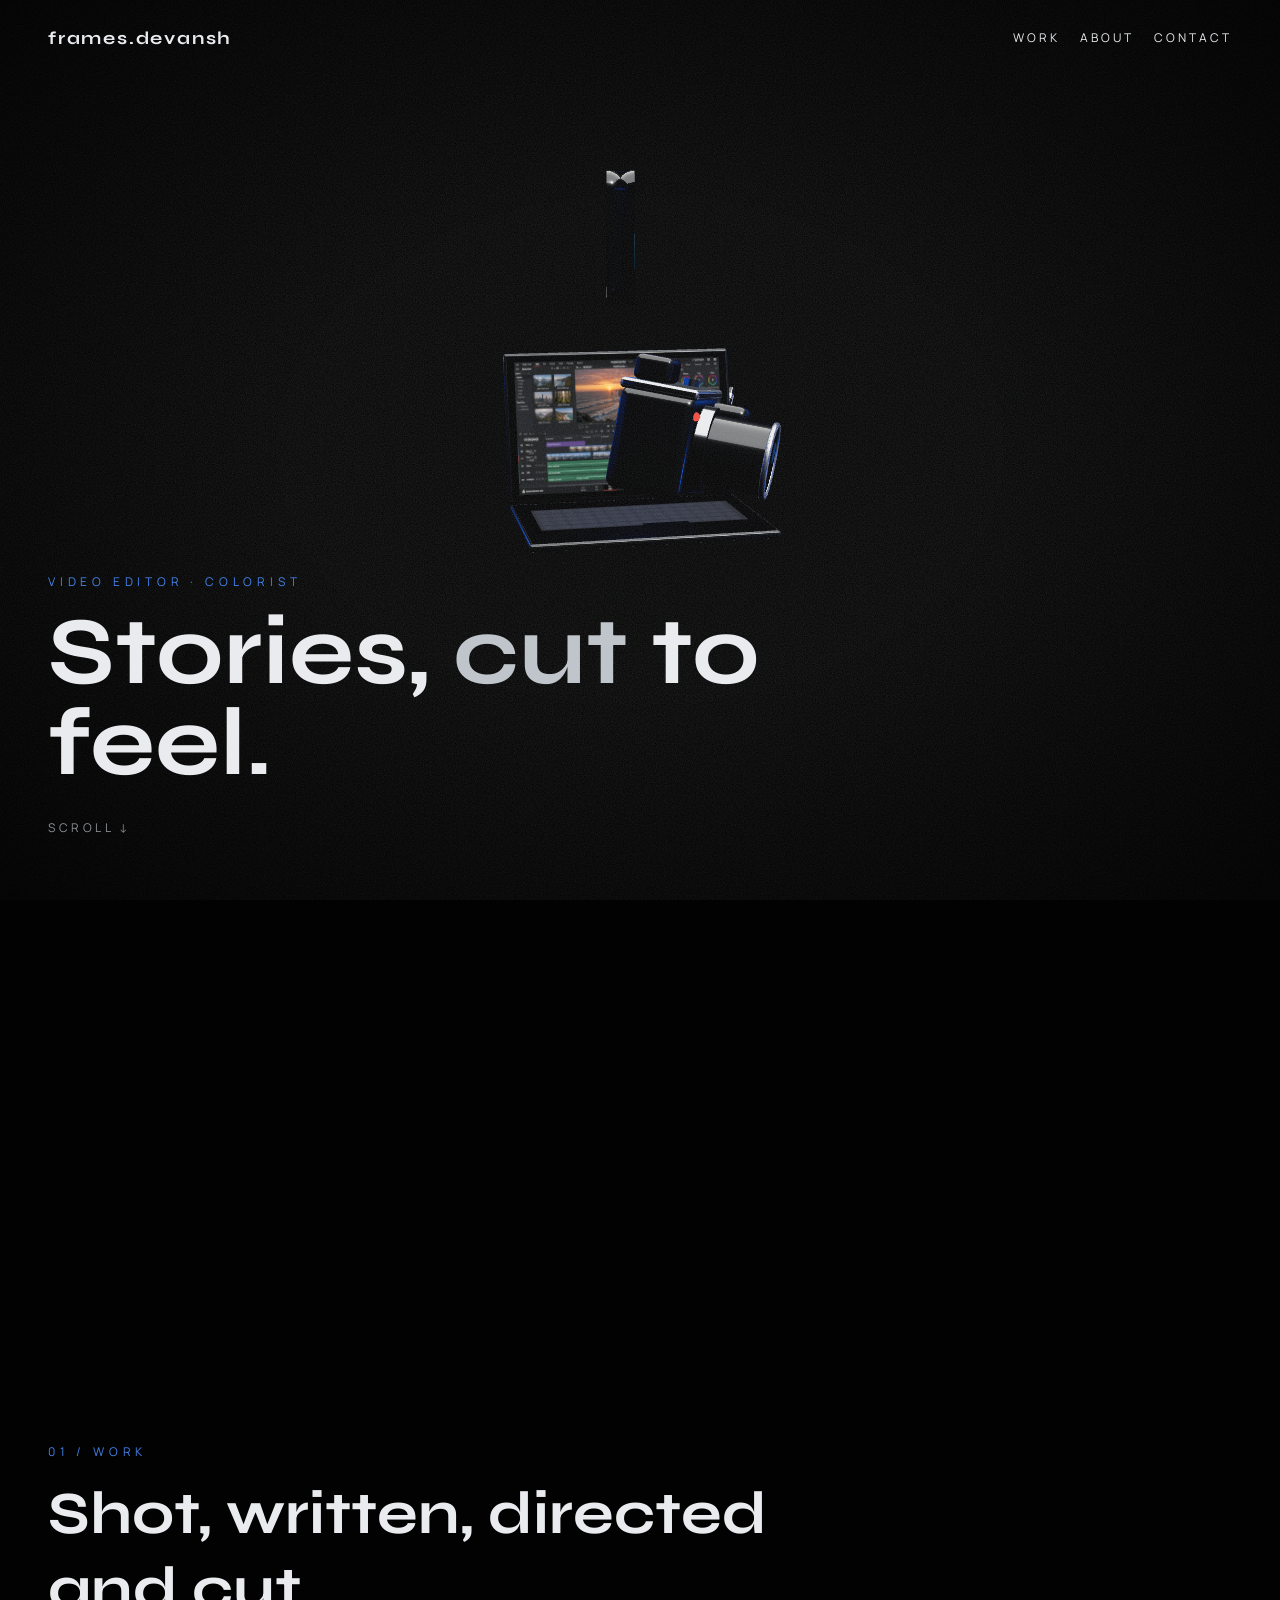
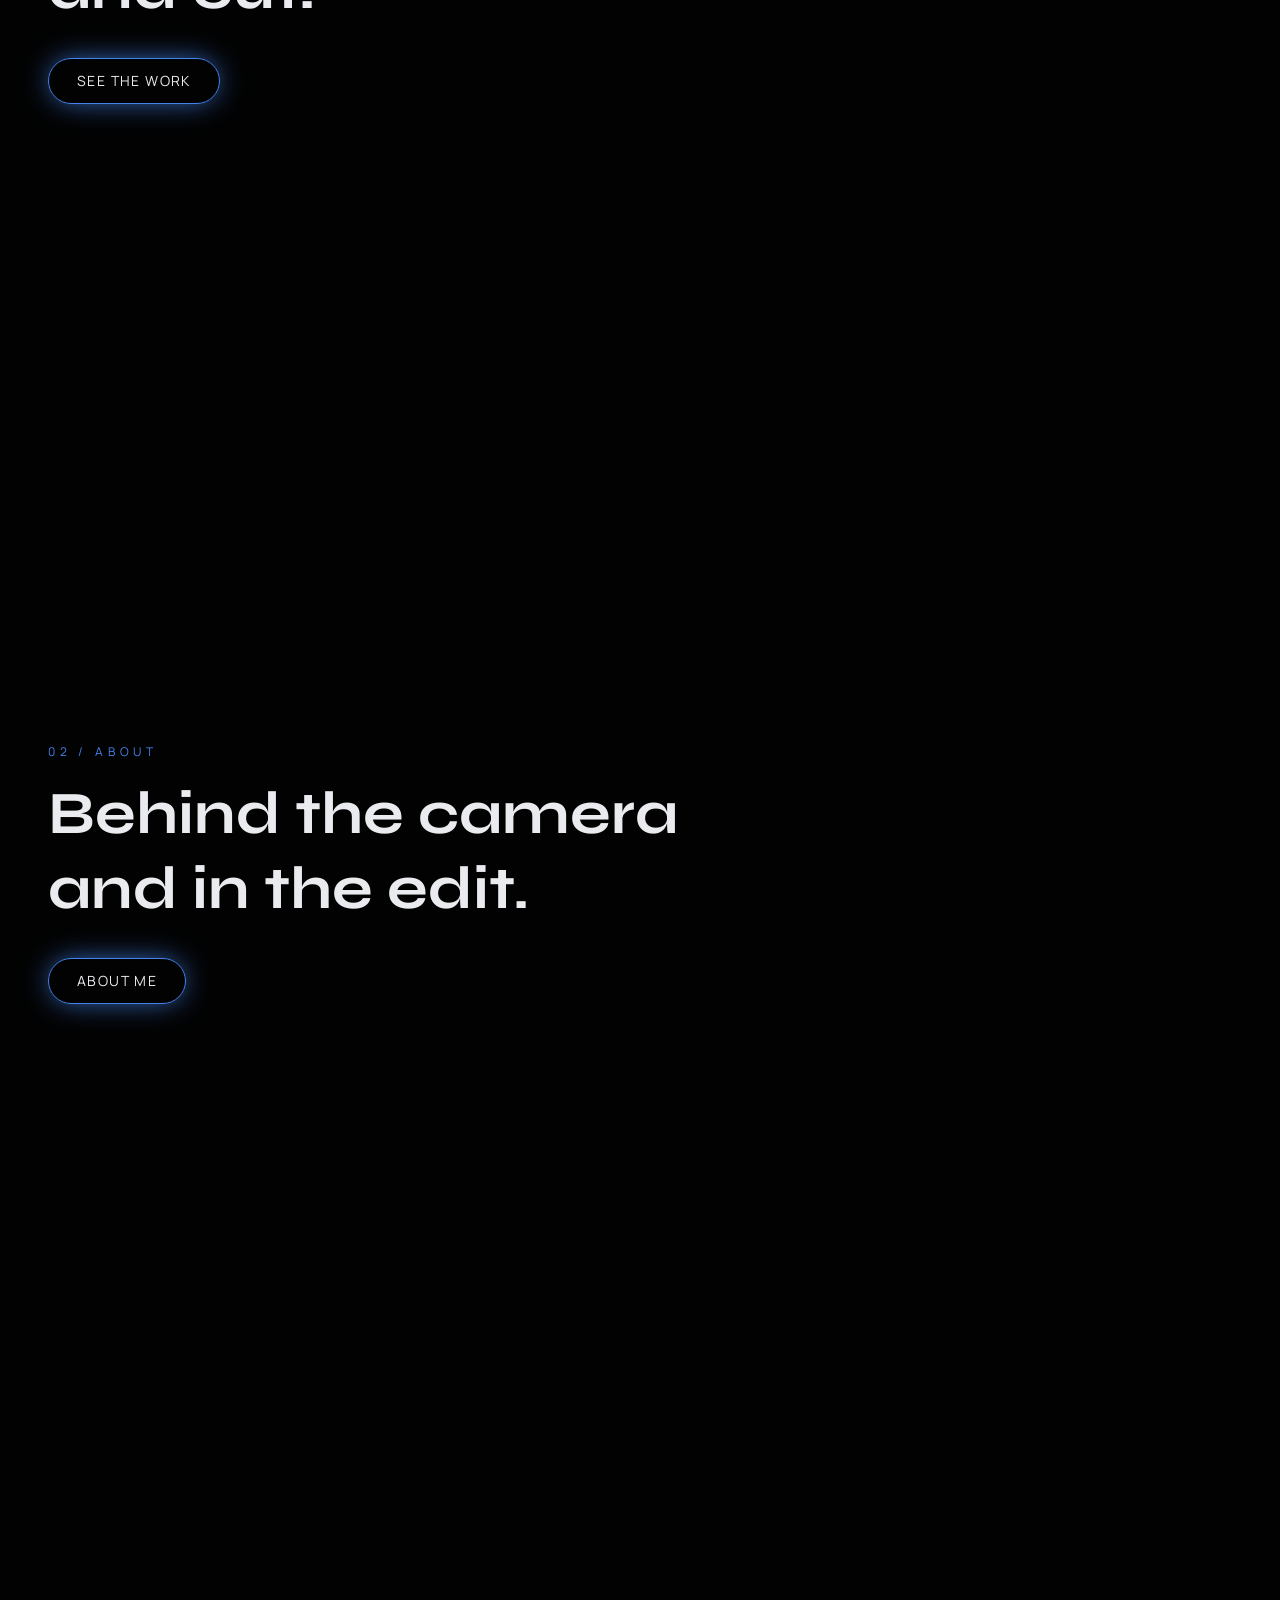
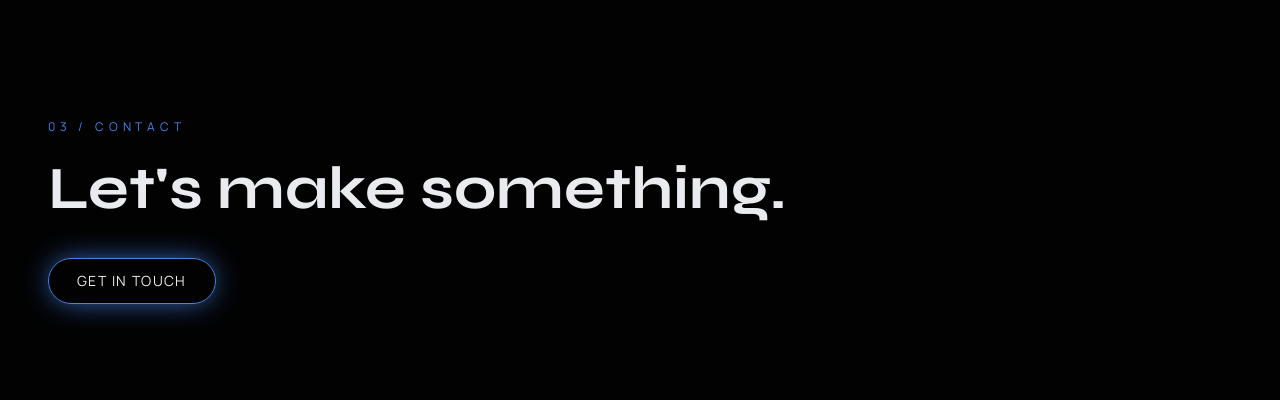
==== index.html @ 2446e336 "Add files via upload" ====
<!doctype html>
<html lang="en" class="dark">
<head>
<meta charset="utf-8">
<meta name="viewport" content="width=device-width, initial-scale=1">
<title>Devansh Ranadive | Video Editor & Colorist</title>
<meta name="description" content="Video editing portfolio: cinematic cuts, color grading in DaVinci Resolve, storytelling that moves.">
<link rel="icon" href="./favicon.ico">
<link rel="preconnect" href="https://fonts.googleapis.com">
<link href="https://fonts.googleapis.com/css2?family=Syne:wght@600;700;800&family=Manrope:wght@400;500&display=swap" rel="stylesheet">
  <script type="module" crossorigin src="./index-C7cqaUo_.js"></script>
  <link rel="stylesheet" crossorigin href="./index-C4NwLoDi.css">
</head>
<body><div id="root"></div><script src="./landing-data.js"></script><script src="./cursor.js"></script></body>
</html>
---- index-C4NwLoDi.css ----
@layer properties{@supports (((-webkit-hyphens:none)) and (not (margin-trim:inline))) or ((-moz-orient:inline) and (not (color:rgb(from red r g b)))){*,:before,:after,::backdrop{--tw-leading:initial;--tw-tracking:initial}}}@layer theme{:root,:host{--font-sans:"Manrope", sans-serif;--font-mono:ui-monospace, SFMono-Regular, Menlo, Monaco, Consolas, "Liberation Mono", "Courier New", monospace;--spacing:.25rem;--container-3xl:48rem;--container-4xl:56rem;--text-xs:.75rem;--text-xs--line-height:calc(1 / .75);--text-sm:.875rem;--text-sm--line-height:calc(1.25 / .875);--text-lg:1.125rem;--text-lg--line-height:calc(1.75 / 1.125);--text-4xl:2.25rem;--text-4xl--line-height:calc(2.5 / 2.25);--text-5xl:3rem;--text-5xl--line-height:1;--text-6xl:3.75rem;--text-6xl--line-height:1;--text-8xl:6rem;--text-8xl--line-height:1;--tracking-widest:.1em;--leading-tight:1.25;--default-font-family:"Manrope", sans-serif;--default-mono-font-family:var(--font-mono);--color-background:var(--background);--color-foreground:var(--foreground);--color-border:var(--border);--font-display:"Syne", sans-serif}}@layer base{*,:after,:before,::backdrop{box-sizing:border-box;border:0 solid;margin:0;padding:0}::file-selector-button{box-sizing:border-box;border:0 solid;margin:0;padding:0}html,:host{-webkit-text-size-adjust:100%;tab-size:4;line-height:1.5;font-family:var(--default-font-family,-apple-system, BlinkMacSystemFont, "Segoe UI", Roboto, "Helvetica Neue", "Noto Sans", Arial, sans-serif, "Apple Color Emoji", "Segoe UI Emoji", "Segoe UI Symbol", "Noto Color Emoji");font-feature-settings:var(--default-font-feature-settings,normal);font-variation-settings:var(--default-font-variation-settings,normal);-webkit-tap-highlight-color:transparent}hr{height:0;color:inherit;border-top-width:1px}abbr:where([title]){-webkit-text-decoration:underline dotted;text-decoration:underline dotted}h1,h2,h3,h4,h5,h6{font-size:inherit;font-weight:inherit}a{color:inherit;-webkit-text-decoration:inherit;text-decoration:inherit}b,strong{font-weight:bolder}code,kbd,samp,pre{font-family:var(--default-mono-font-family,ui-monospace, SFMono-Regular, Menlo, Monaco, Consolas, "Liberation Mono", "Courier New", monospace);font-feature-settings:var(--default-mono-font-feature-settings,normal);font-variation-settings:var(--default-mono-font-variation-settings,normal);font-size:1em}small{font-size:80%}sub,sup{vertical-align:baseline;font-size:75%;line-height:0;position:relative}sub{bottom:-.25em}sup{top:-.5em}table{text-indent:0;border-color:inherit;border-collapse:collapse}:-moz-focusring:where(:not(iframe)){outline:auto}progress{vertical-align:baseline}summary{display:list-item}ol,ul,menu{list-style:none}img,svg,video,canvas,audio,iframe,embed,object{vertical-align:middle;display:block}img,video{max-width:100%;height:auto}button,input,select,optgroup,textarea{font:inherit;font-feature-settings:inherit;font-variation-settings:inherit;letter-spacing:inherit;color:inherit;opacity:1;background-color:#0000;border-radius:0}::file-selector-button{font:inherit;font-feature-settings:inherit;font-variation-settings:inherit;letter-spacing:inherit;color:inherit;opacity:1;background-color:#0000;border-radius:0}:where(select:is([multiple],[size])) optgroup{font-weight:bolder}:where(select:is([multiple],[size])) optgroup option{padding-inline-start:20px}::file-selector-button{margin-inline-end:4px}::placeholder{opacity:1}@supports (not ((-webkit-appearance:-apple-pay-button))) or (contain-intrinsic-size:1px){::placeholder{color:currentColor}@supports (color:color-mix(in lab,red,red)){::placeholder{color:color-mix(in oklab,currentcolor 50%,transparent)}}}textarea{resize:vertical}::-webkit-search-decoration{-webkit-appearance:none}::-webkit-date-and-time-value{min-height:1lh;text-align:inherit}::-webkit-datetime-edit{display:inline-flex}::-webkit-datetime-edit-fields-wrapper{padding:0}::-webkit-datetime-edit{padding-block:0}::-webkit-datetime-edit-year-field{padding-block:0}::-webkit-datetime-edit-month-field{padding-block:0}::-webkit-datetime-edit-day-field{padding-block:0}::-webkit-datetime-edit-hour-field{padding-block:0}::-webkit-datetime-edit-minute-field{padding-block:0}::-webkit-datetime-edit-second-field{padding-block:0}::-webkit-datetime-edit-millisecond-field{padding-block:0}::-webkit-datetime-edit-meridiem-field{padding-block:0}::-webkit-calendar-picker-indicator{line-height:1}:-moz-ui-invalid{box-shadow:none}button,input:where([type=button],[type=reset],[type=submit]){appearance:button}::file-selector-button{appearance:button}::-webkit-inner-spin-button{height:auto}::-webkit-outer-spin-button{height:auto}[hidden]:where(:not([hidden=until-found])){display:none!important}*{border-color:var(--color-border)}body{background-color:var(--color-background);color:var(--color-foreground)}}@layer components;@layer utilities{.pointer-events-auto{pointer-events:auto}.pointer-events-none{pointer-events:none}.visible{visibility:visible}.fixed{position:fixed}.relative{position:relative}.static{position:static}.inset-0{inset:0}.inset-x-0{inset-inline:0}.top-0{top:0}.-z-0{z-index:-0}.z-10{z-index:10}.z-50{z-index:50}.mt-8{margin-top:calc(var(--spacing) * 8)}.mb-4{margin-bottom:calc(var(--spacing) * 4)}.flex{display:flex}.inline-block{display:inline-block}.min-h-screen{min-height:100vh}.max-w-3xl{max-width:var(--container-3xl)}.max-w-4xl{max-width:var(--container-4xl)}.resize{resize:both}.flex-col{flex-direction:column}.items-center{align-items:center}.items-end{align-items:flex-end}.justify-between{justify-content:space-between}.justify-end{justify-content:flex-end}.gap-5{gap:calc(var(--spacing) * 5)}.rounded-full{border-radius:3.40282e38px}.bg-background{background-color:var(--background)}.px-6{padding-inline:calc(var(--spacing) * 6)}.px-7{padding-inline:calc(var(--spacing) * 7)}.py-3{padding-block:calc(var(--spacing) * 3)}.py-6{padding-block:calc(var(--spacing) * 6)}.pb-16{padding-bottom:calc(var(--spacing) * 16)}.pb-24{padding-bottom:calc(var(--spacing) * 24)}.font-display{font-family:Syne,sans-serif}.text-4xl{font-size:var(--text-4xl);line-height:var(--tw-leading,var(--text-4xl--line-height))}.text-5xl{font-size:var(--text-5xl);line-height:var(--tw-leading,var(--text-5xl--line-height))}.text-lg{font-size:var(--text-lg);line-height:var(--tw-leading,var(--text-lg--line-height))}.text-sm{font-size:var(--text-sm);line-height:var(--tw-leading,var(--text-sm--line-height))}.text-xs{font-size:var(--text-xs);line-height:var(--tw-leading,var(--text-xs--line-height))}.leading-\[0\.95\]{--tw-leading:.95;line-height:.95}.leading-tight{--tw-leading:var(--leading-tight);line-height:var(--leading-tight)}.tracking-\[0\.3em\]{--tw-tracking:.3em;letter-spacing:.3em}.tracking-\[0\.4em\]{--tw-tracking:.4em;letter-spacing:.4em}.tracking-\[0\.25em\]{--tw-tracking:.25em;letter-spacing:.25em}.tracking-widest{--tw-tracking:var(--tracking-widest);letter-spacing:var(--tracking-widest)}.text-foreground{color:var(--foreground)}.text-highlight{color:var(--highlight)}.text-muted-foreground{color:var(--muted-foreground)}.text-silver{color:var(--silver)}.uppercase{text-transform:uppercase}@media(hover:hover){.hover\:text-highlight:hover{color:var(--highlight)}}@media(min-width:48rem){.md\:px-12{padding-inline:calc(var(--spacing) * 12)}.md\:text-6xl{font-size:var(--text-6xl);line-height:var(--tw-leading,var(--text-6xl--line-height))}.md\:text-8xl{font-size:var(--text-8xl);line-height:var(--tw-leading,var(--text-8xl--line-height))}}}:root{--radius:.625rem;--background:oklch(100% 0 0);--foreground:oklch(12.9% .042 264.695);--card:oklch(100% 0 0);--card-foreground:oklch(12.9% .042 264.695);--popover:oklch(100% 0 0);--popover-foreground:oklch(12.9% .042 264.695);--primary:oklch(20.8% .042 265.755);--primary-foreground:oklch(98.4% .003 247.858);--secondary:oklch(96.8% .007 247.896);--secondary-foreground:oklch(20.8% .042 265.755);--muted:oklch(96.8% .007 247.896);--muted-foreground:oklch(55.4% .046 257.417);--accent:oklch(96.8% .007 247.896);--accent-foreground:oklch(20.8% .042 265.755);--destructive:oklch(57.7% .245 27.325);--destructive-foreground:oklch(98.4% .003 247.858);--border:oklch(92.9% .013 255.508);--input:oklch(92.9% .013 255.508);--ring:oklch(70.4% .04 256.788);--chart-1:oklch(64.6% .222 41.116);--chart-2:oklch(60% .118 184.704);--chart-3:oklch(39.8% .07 227.392);--chart-4:oklch(82.8% .189 84.429);--chart-5:oklch(76.9% .188 70.08);--sidebar:oklch(98.4% .003 247.858);--sidebar-foreground:oklch(12.9% .042 264.695);--sidebar-primary:oklch(20.8% .042 265.755);--sidebar-primary-foreground:oklch(98.4% .003 247.858);--sidebar-accent:oklch(96.8% .007 247.896);--sidebar-accent-foreground:oklch(20.8% .042 265.755);--sidebar-border:oklch(92.9% .013 255.508);--sidebar-ring:oklch(70.4% .04 256.788)}.dark{--background:oklch(12.9% .042 264.695);--foreground:oklch(98.4% .003 247.858);--card:oklch(20.8% .042 265.755);--card-foreground:oklch(98.4% .003 247.858);--popover:oklch(20.8% .042 265.755);--popover-foreground:oklch(98.4% .003 247.858);--primary:oklch(92.9% .013 255.508);--primary-foreground:oklch(20.8% .042 265.755);--secondary:oklch(27.9% .041 260.031);--secondary-foreground:oklch(98.4% .003 247.858);--muted:oklch(27.9% .041 260.031);--muted-foreground:oklch(70.4% .04 256.788);--accent:oklch(27.9% .041 260.031);--accent-foreground:oklch(98.4% .003 247.858);--destructive:oklch(70.4% .191 22.216);--destructive-foreground:oklch(98.4% .003 247.858);--border:oklch(100% 0 0/.1);--input:oklch(100% 0 0/.15);--ring:oklch(55.1% .027 264.364);--chart-1:oklch(48.8% .243 264.376);--chart-2:oklch(69.6% .17 162.48);--chart-3:oklch(76.9% .188 70.08);--chart-4:oklch(62.7% .265 303.9);--chart-5:oklch(64.5% .246 16.439);--sidebar:oklch(20.8% .042 265.755);--sidebar-foreground:oklch(98.4% .003 247.858);--sidebar-primary:oklch(48.8% .243 264.376);--sidebar-primary-foreground:oklch(98.4% .003 247.858);--sidebar-accent:oklch(27.9% .041 260.031);--sidebar-accent-foreground:oklch(98.4% .003 247.858);--sidebar-border:oklch(100% 0 0/.1);--sidebar-ring:oklch(55.1% .027 264.364)}:root{--background:oklch(8% 0 0);--foreground:oklch(94% .005 250);--muted-foreground:oklch(65% .01 250);--highlight:oklch(62% .17 260);--silver:oklch(82% .01 250);--scene-silver:oklch(78% .012 250);--scene-dark:oklch(19% .008 250);--scene-blue:oklch(47% .16 264);--scene-paper:oklch(92% .003 250);--scene-ink:oklch(32% .008 250);--scene-red:oklch(63% .21 27);--scene-yellow:oklch(81% .16 83);--scene-cyan:oklch(68% .15 243);--scene-white:oklch(98% 0 0);--card:oklch(14% .01 260/.5);--border:oklch(50% .12 260/.3)}body{font-family:var(--font-sans)}.font-display{font-family:var(--font-display);font-weight:700}.grain:before{content:"";z-index:1;pointer-events:none;opacity:.14;mix-blend-mode:screen;background-image:url("data:image/svg+xml,%3Csvg xmlns='http://www.w3.org/2000/svg' width='200' height='200'%3E%3Cfilter id='n'%3E%3CfeTurbulence type='fractalNoise' baseFrequency='0.9' numOctaves='3' stitchTiles='stitch'/%3E%3CfeColorMatrix values='0 0 0 0 0.75 0 0 0 0 0.77 0 0 0 0 0.8 0 0 0 1 0'/%3E%3C/filter%3E%3Crect width='100%25' height='100%25' filter='url(%23n)'/%3E%3C/svg%3E");position:fixed;inset:0}.vignette{z-index:2;background:radial-gradient(#0000 40%,#000000b3)}.glass-card{background:var(--card);border:1px solid var(--border);-webkit-backdrop-filter:blur(12px);backdrop-filter:blur(12px);box-shadow:0 0 40px -10px var(--highlight)}.glow-btn{border:1px solid var(--highlight);color:var(--foreground);box-shadow:0 0 30px -5px var(--highlight);transition:box-shadow .3s}.glow-btn:hover{box-shadow:0 0 50px 0 var(--highlight)}@property --tw-leading{syntax:"*";inherits:false}@property --tw-tracking{syntax:"*";inherits:false}
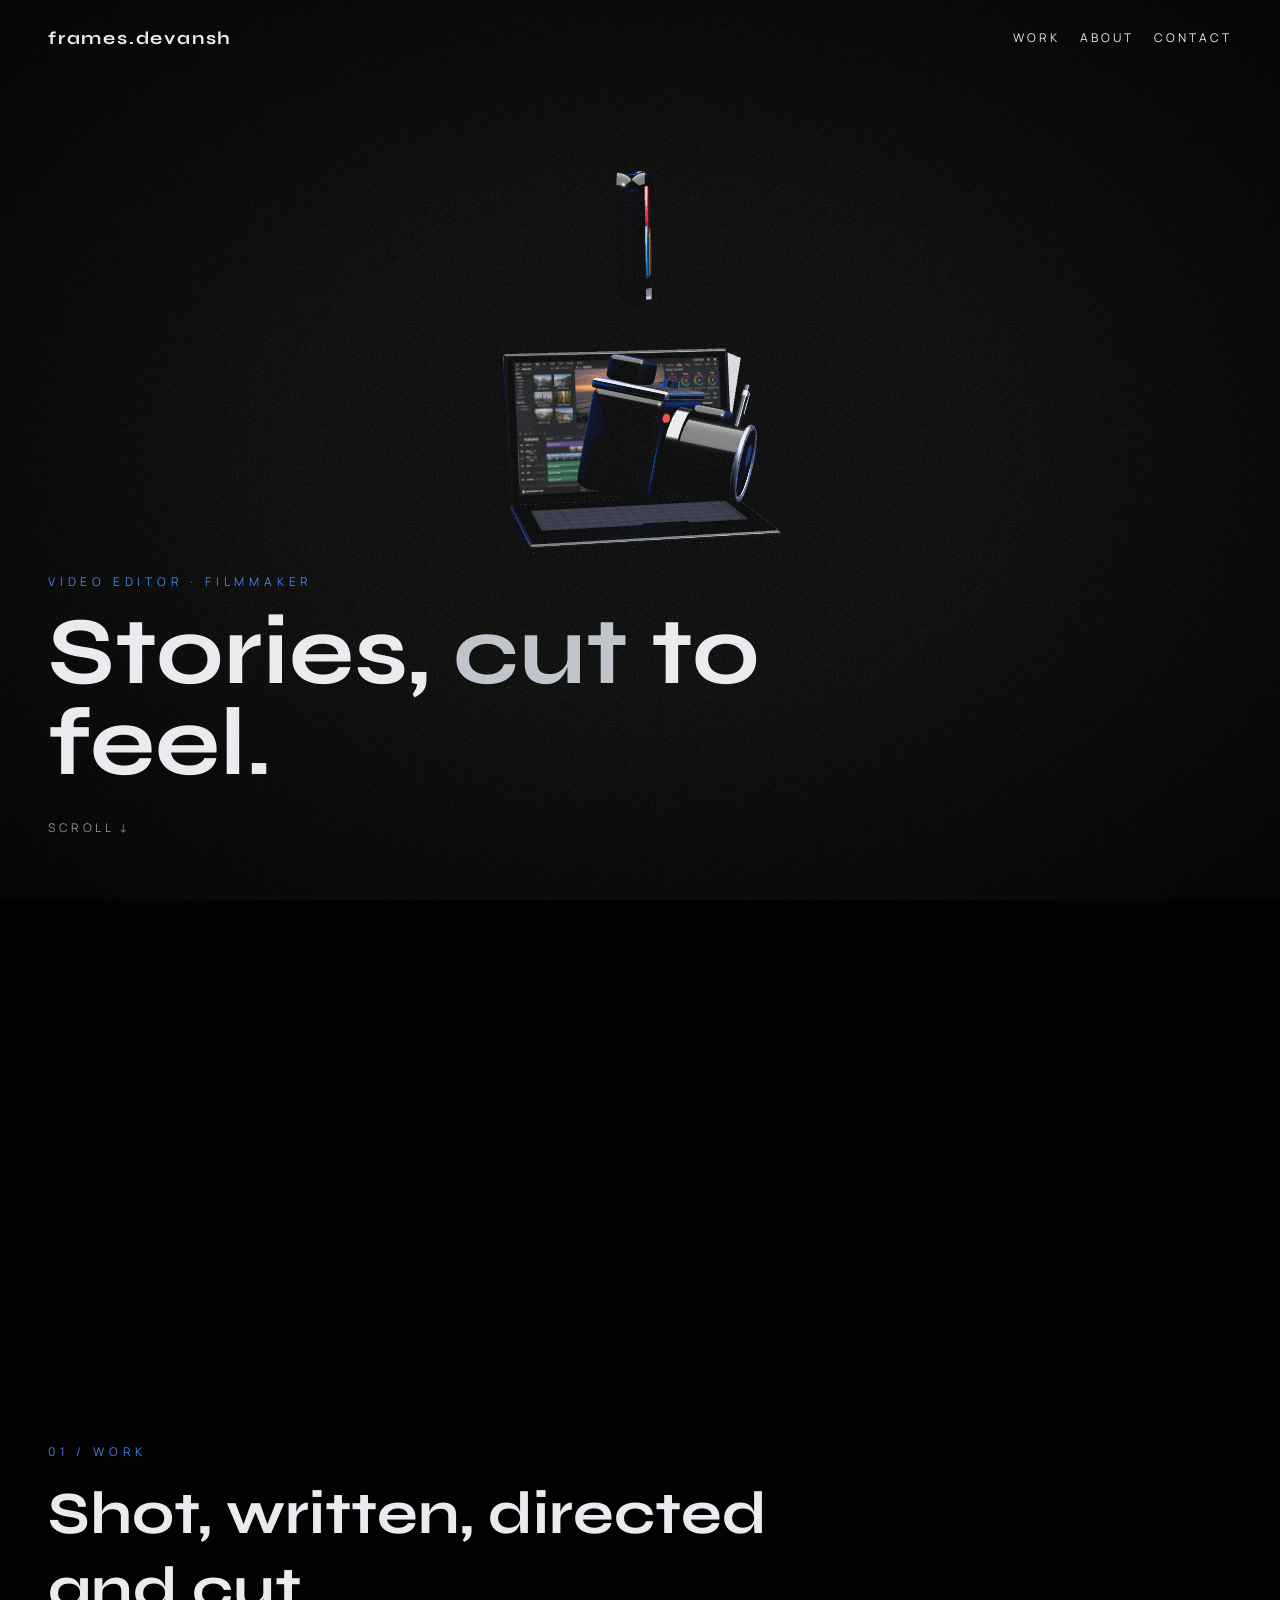
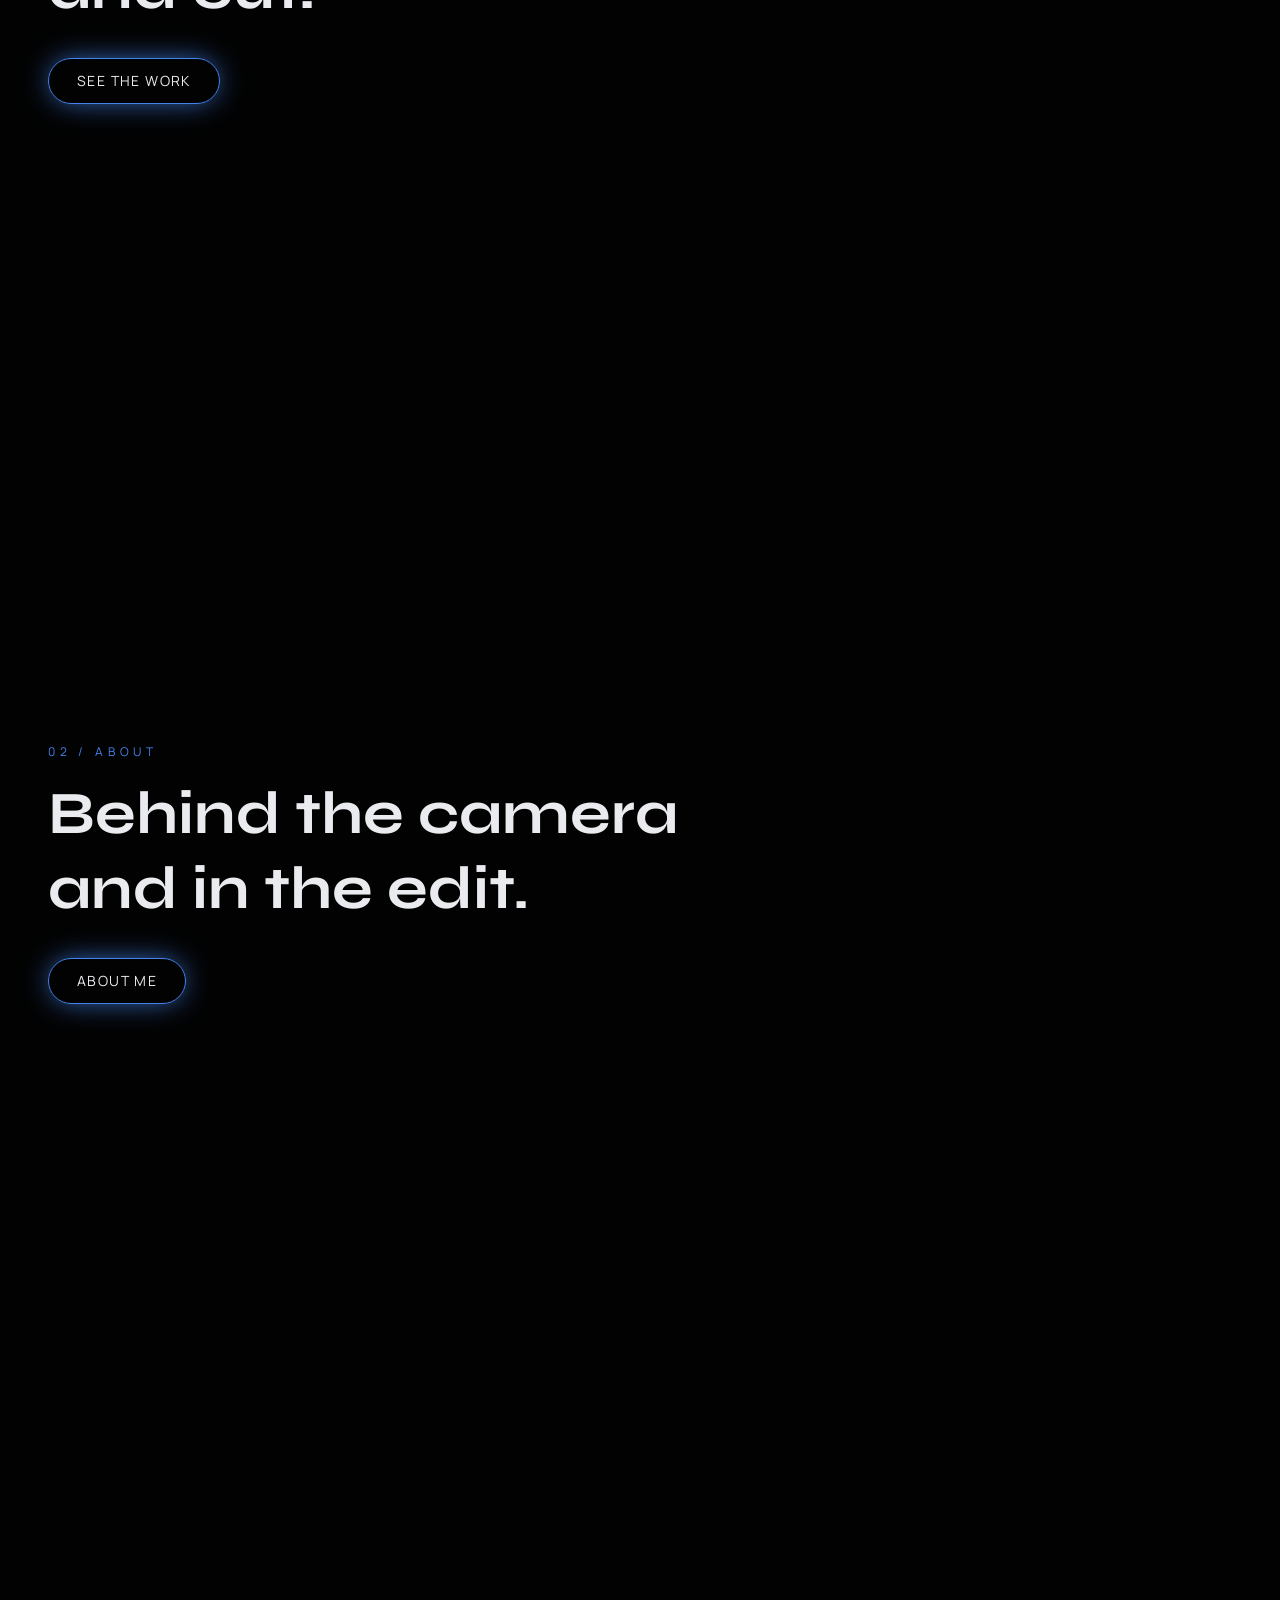
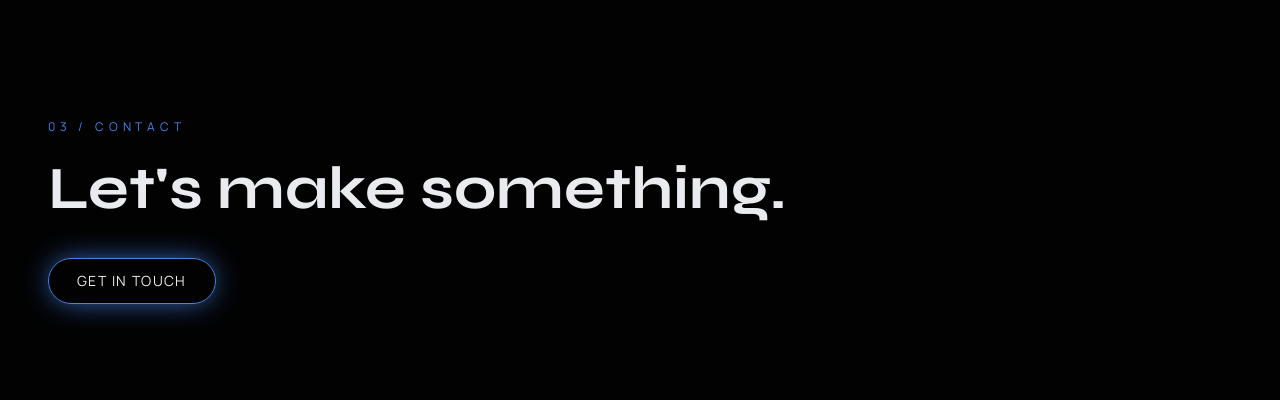
==== commit 566ab0d0: "Update index.html" ====
--- a/index.html
+++ b/index.html
@@ -3,7 +3,7 @@
 <head>
 <meta charset="utf-8">
 <meta name="viewport" content="width=device-width, initial-scale=1">
-<title>Devansh Ranadive | Video Editor & Colorist</title>
+<title>Devansh | Video Editor & Filmmaker</title>
 <meta name="description" content="Video editing portfolio: cinematic cuts, color grading in DaVinci Resolve, storytelling that moves.">
 <link rel="icon" href="./favicon.ico">
 <link rel="preconnect" href="https://fonts.googleapis.com">
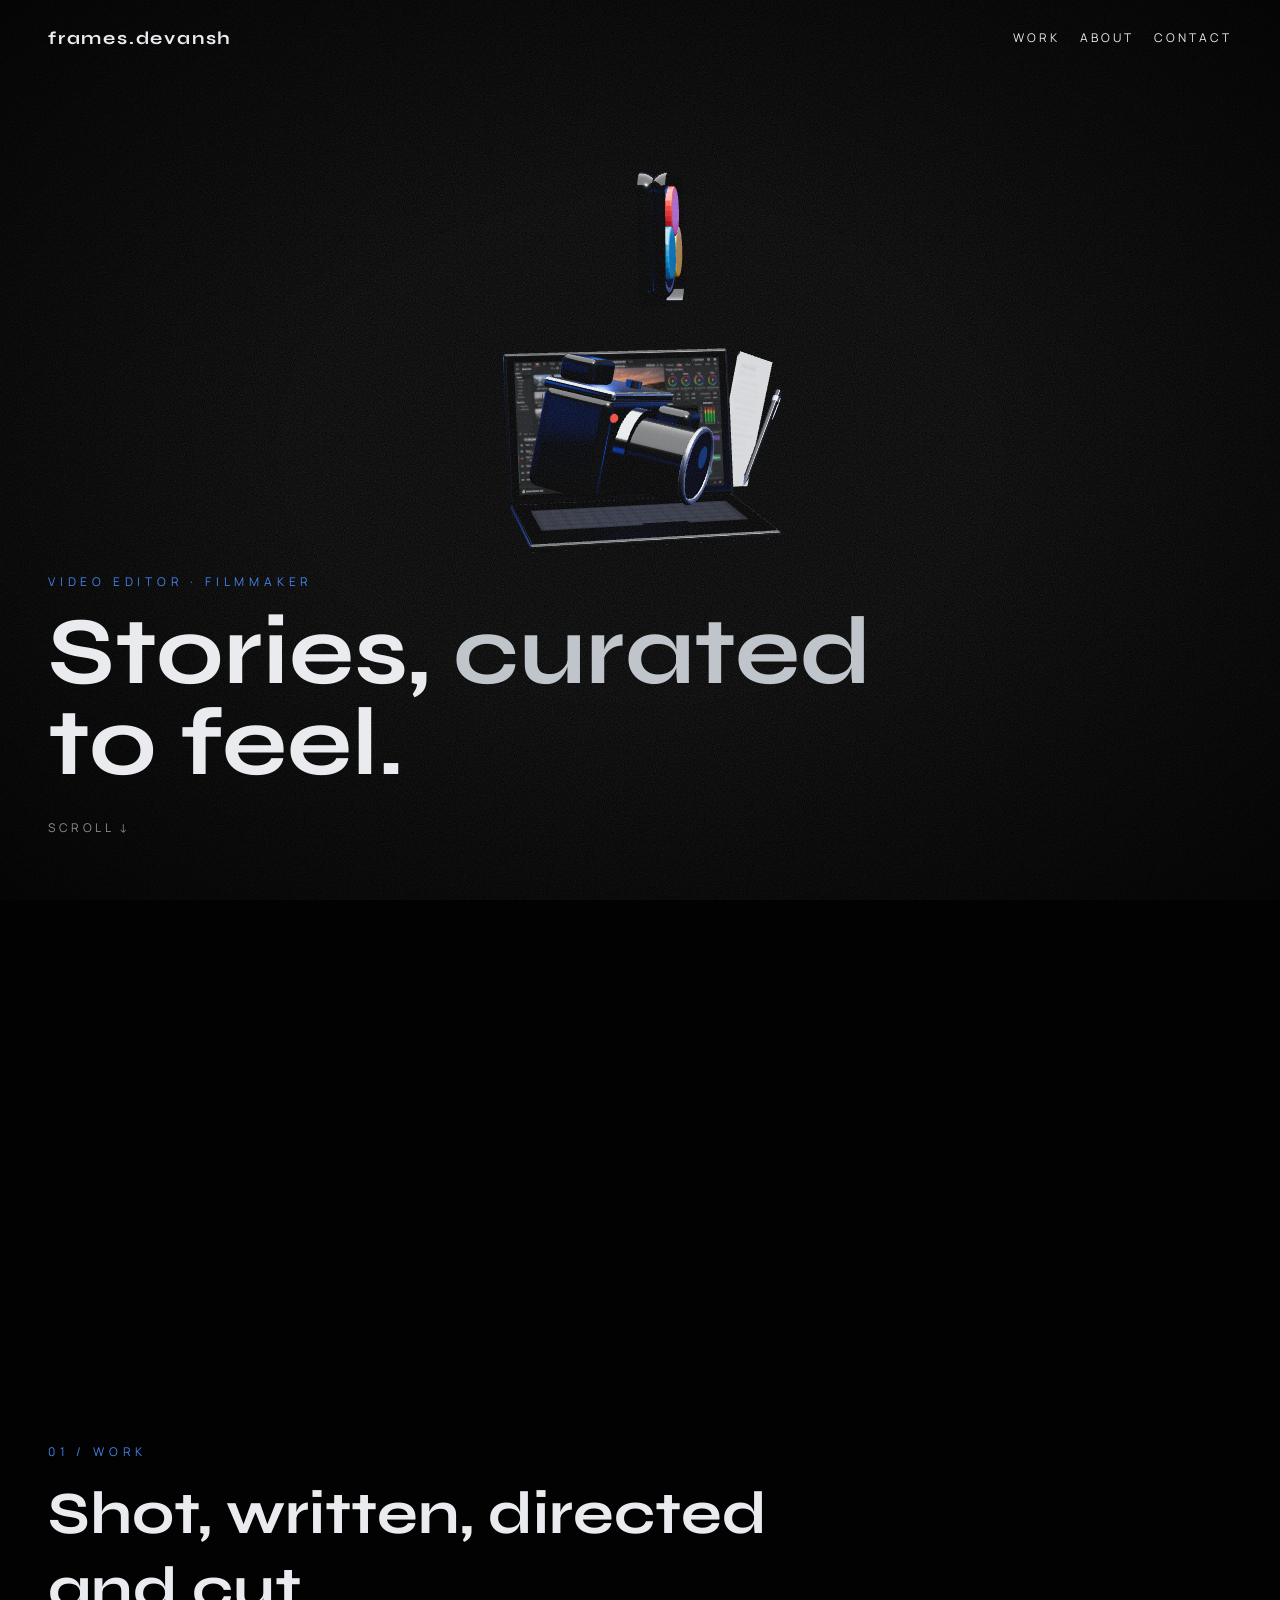
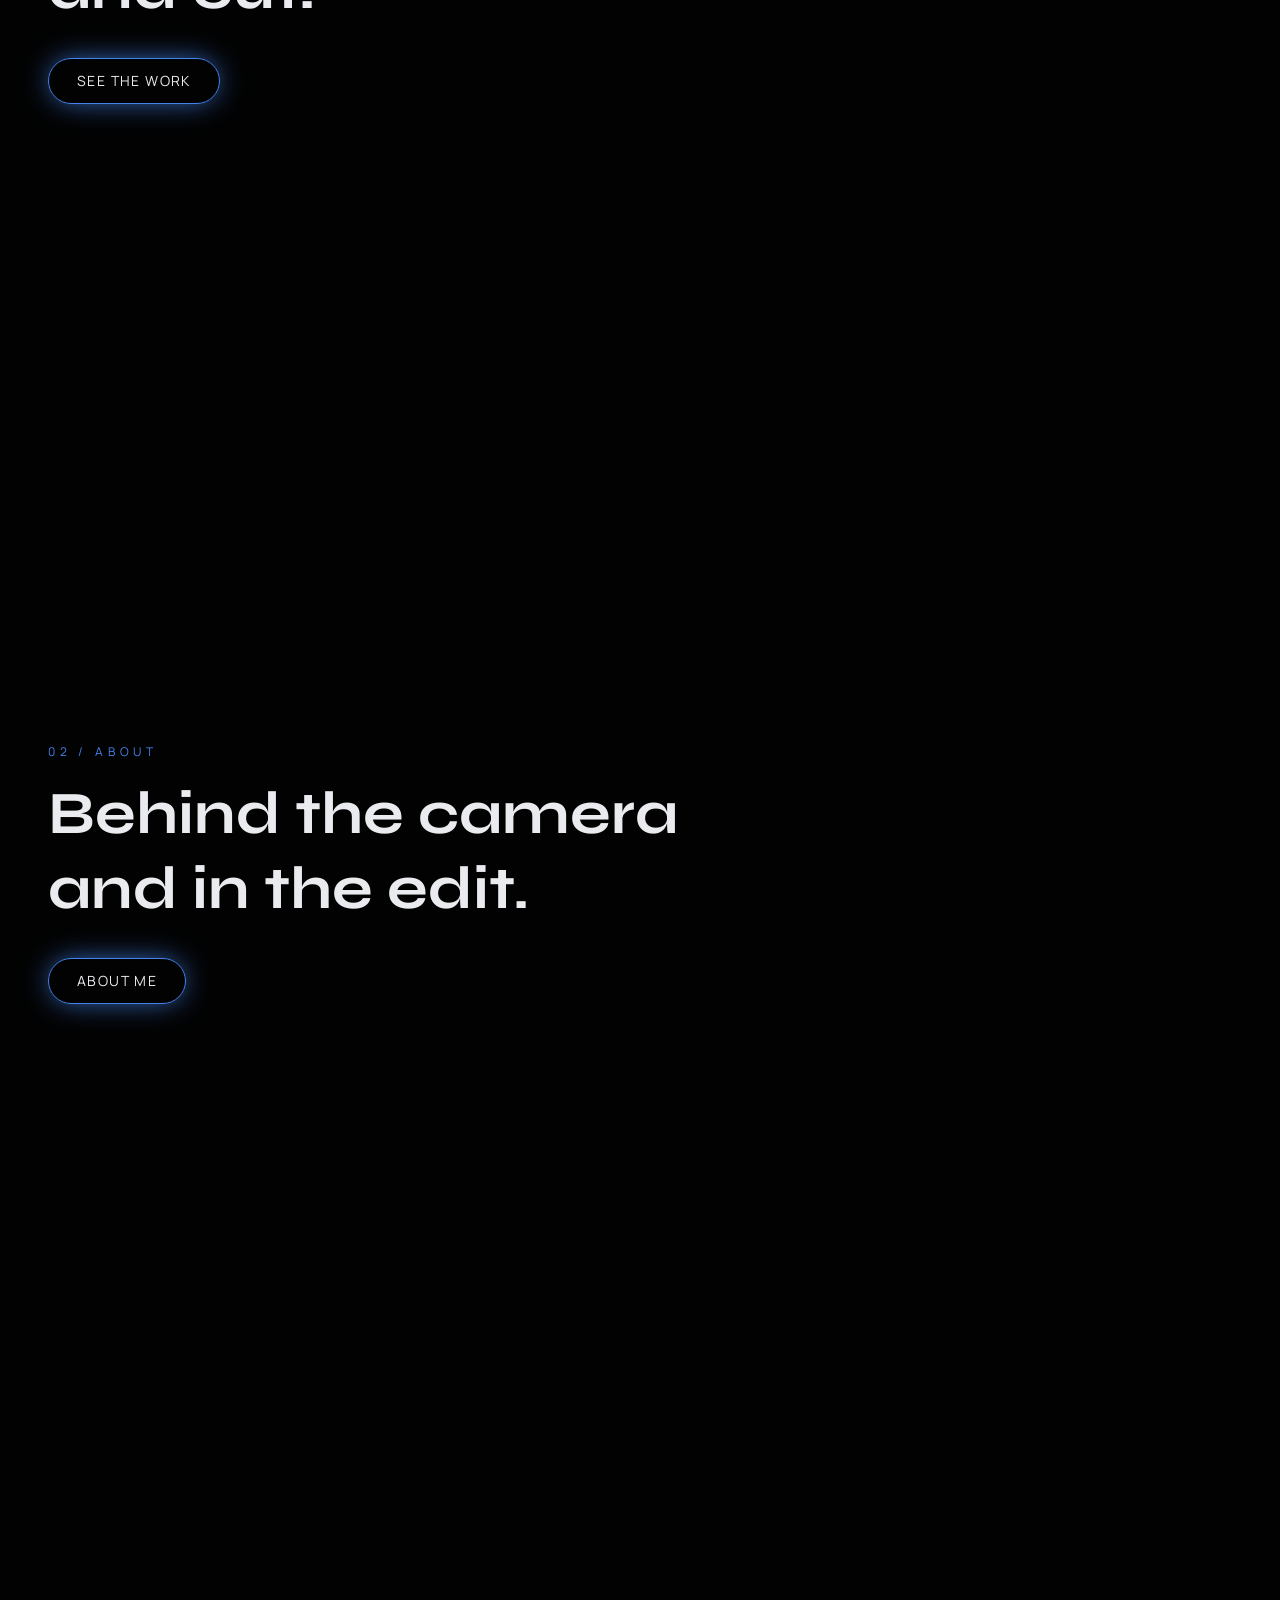
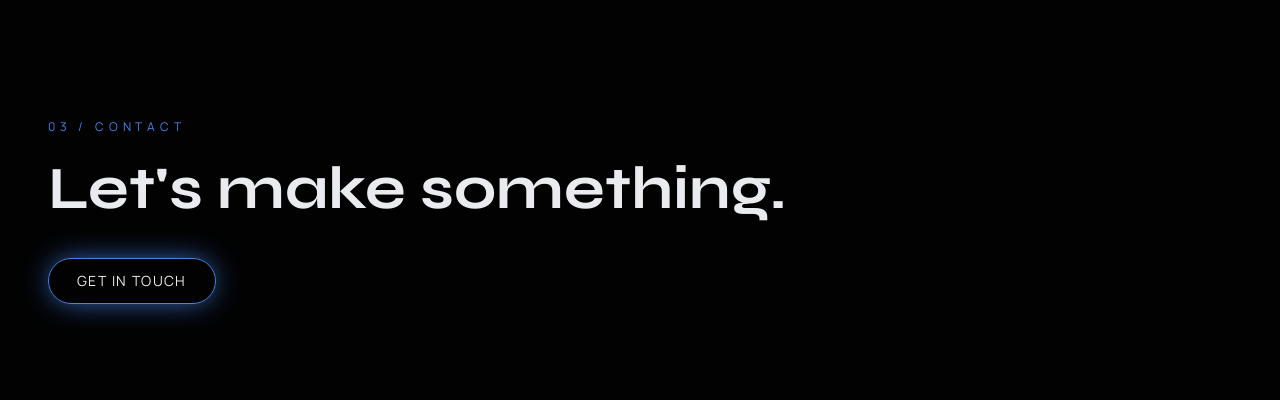
==== commit 0a04bb9f: "Add files via upload" ====
--- a/index.html
+++ b/index.html
@@ -3,13 +3,13 @@
 <head>
 <meta charset="utf-8">
 <meta name="viewport" content="width=device-width, initial-scale=1">
-<title>Devansh | Video Editor & Filmmaker</title>
+<title>Devansh Ranadive | Video Editor & Colorist</title>
 <meta name="description" content="Video editing portfolio: cinematic cuts, color grading in DaVinci Resolve, storytelling that moves.">
 <link rel="icon" href="./favicon.ico">
 <link rel="preconnect" href="https://fonts.googleapis.com">
 <link href="https://fonts.googleapis.com/css2?family=Syne:wght@600;700;800&family=Manrope:wght@400;500&display=swap" rel="stylesheet">
-  <script type="module" crossorigin src="./index-C7cqaUo_.js"></script>
-  <link rel="stylesheet" crossorigin href="./index-C4NwLoDi.css">
+  <script type="module" crossorigin src="./index-B0AYvqLJ.js"></script>
+  <link rel="stylesheet" crossorigin href="./index-CuSoOEhY.css">
 </head>
 <body><div id="root"></div><script src="./landing-data.js"></script><script src="./cursor.js"></script></body>
 </html>
--- a/index-CuSoOEhY.css
+++ b/index-CuSoOEhY.css
@@ -0,0 +1 @@
+@layer properties{@supports (((-webkit-hyphens:none)) and (not (margin-trim:inline))) or ((-moz-orient:inline) and (not (color:rgb(from red r g b)))){*,:before,:after,::backdrop{--tw-leading:initial;--tw-tracking:initial}}}@layer theme{:root,:host{--font-sans:"Manrope", sans-serif;--font-mono:ui-monospace, SFMono-Regular, Menlo, Monaco, Consolas, "Liberation Mono", "Courier New", monospace;--spacing:.25rem;--container-3xl:48rem;--container-4xl:56rem;--text-xs:.75rem;--text-xs--line-height:calc(1 / .75);--text-sm:.875rem;--text-sm--line-height:calc(1.25 / .875);--text-base:1rem;--text-base--line-height: 1.5 ;--text-lg:1.125rem;--text-lg--line-height:calc(1.75 / 1.125);--text-4xl:2.25rem;--text-4xl--line-height:calc(2.5 / 2.25);--text-5xl:3rem;--text-5xl--line-height:1;--text-6xl:3.75rem;--text-6xl--line-height:1;--text-8xl:6rem;--text-8xl--line-height:1;--tracking-widest:.1em;--leading-tight:1.25;--default-font-family:"Manrope", sans-serif;--default-mono-font-family:var(--font-mono);--color-background:var(--background);--color-foreground:var(--foreground);--color-border:var(--border);--font-display:"Syne", sans-serif}}@layer base{*,:after,:before,::backdrop{box-sizing:border-box;border:0 solid;margin:0;padding:0}::file-selector-button{box-sizing:border-box;border:0 solid;margin:0;padding:0}html,:host{-webkit-text-size-adjust:100%;tab-size:4;line-height:1.5;font-family:var(--default-font-family,-apple-system, BlinkMacSystemFont, "Segoe UI", Roboto, "Helvetica Neue", "Noto Sans", Arial, sans-serif, "Apple Color Emoji", "Segoe UI Emoji", "Segoe UI Symbol", "Noto Color Emoji");font-feature-settings:var(--default-font-feature-settings,normal);font-variation-settings:var(--default-font-variation-settings,normal);-webkit-tap-highlight-color:transparent}hr{height:0;color:inherit;border-top-width:1px}abbr:where([title]){-webkit-text-decoration:underline dotted;text-decoration:underline dotted}h1,h2,h3,h4,h5,h6{font-size:inherit;font-weight:inherit}a{color:inherit;-webkit-text-decoration:inherit;text-decoration:inherit}b,strong{font-weight:bolder}code,kbd,samp,pre{font-family:var(--default-mono-font-family,ui-monospace, SFMono-Regular, Menlo, Monaco, Consolas, "Liberation Mono", "Courier New", monospace);font-feature-settings:var(--default-mono-font-feature-settings,normal);font-variation-settings:var(--default-mono-font-variation-settings,normal);font-size:1em}small{font-size:80%}sub,sup{vertical-align:baseline;font-size:75%;line-height:0;position:relative}sub{bottom:-.25em}sup{top:-.5em}table{text-indent:0;border-color:inherit;border-collapse:collapse}:-moz-focusring:where(:not(iframe)){outline:auto}progress{vertical-align:baseline}summary{display:list-item}ol,ul,menu{list-style:none}img,svg,video,canvas,audio,iframe,embed,object{vertical-align:middle;display:block}img,video{max-width:100%;height:auto}button,input,select,optgroup,textarea{font:inherit;font-feature-settings:inherit;font-variation-settings:inherit;letter-spacing:inherit;color:inherit;opacity:1;background-color:#0000;border-radius:0}::file-selector-button{font:inherit;font-feature-settings:inherit;font-variation-settings:inherit;letter-spacing:inherit;color:inherit;opacity:1;background-color:#0000;border-radius:0}:where(select:is([multiple],[size])) optgroup{font-weight:bolder}:where(select:is([multiple],[size])) optgroup option{padding-inline-start:20px}::file-selector-button{margin-inline-end:4px}::placeholder{opacity:1}@supports (not ((-webkit-appearance:-apple-pay-button))) or (contain-intrinsic-size:1px){::placeholder{color:currentColor}@supports (color:color-mix(in lab,red,red)){::placeholder{color:color-mix(in oklab,currentcolor 50%,transparent)}}}textarea{resize:vertical}::-webkit-search-decoration{-webkit-appearance:none}::-webkit-date-and-time-value{min-height:1lh;text-align:inherit}::-webkit-datetime-edit{display:inline-flex}::-webkit-datetime-edit-fields-wrapper{padding:0}::-webkit-datetime-edit{padding-block:0}::-webkit-datetime-edit-year-field{padding-block:0}::-webkit-datetime-edit-month-field{padding-block:0}::-webkit-datetime-edit-day-field{padding-block:0}::-webkit-datetime-edit-hour-field{padding-block:0}::-webkit-datetime-edit-minute-field{padding-block:0}::-webkit-datetime-edit-second-field{padding-block:0}::-webkit-datetime-edit-millisecond-field{padding-block:0}::-webkit-datetime-edit-meridiem-field{padding-block:0}::-webkit-calendar-picker-indicator{line-height:1}:-moz-ui-invalid{box-shadow:none}button,input:where([type=button],[type=reset],[type=submit]){appearance:button}::file-selector-button{appearance:button}::-webkit-inner-spin-button{height:auto}::-webkit-outer-spin-button{height:auto}[hidden]:where(:not([hidden=until-found])){display:none!important}*{border-color:var(--color-border)}body{background-color:var(--color-background);color:var(--color-foreground)}}@layer components;@layer utilities{.pointer-events-auto{pointer-events:auto}.pointer-events-none{pointer-events:none}.visible{visibility:visible}.fixed{position:fixed}.relative{position:relative}.static{position:static}.inset-0{inset:0}.inset-x-0{inset-inline:0}.top-0{top:0}.-z-0{z-index:-0}.z-10{z-index:10}.z-50{z-index:50}.mt-5{margin-top:calc(var(--spacing) * 5)}.mt-6{margin-top:calc(var(--spacing) * 6)}.mb-3{margin-bottom:calc(var(--spacing) * 3)}.flex{display:flex}.inline-block{display:inline-block}.min-h-\[66svh\]{min-height:66svh}.min-h-svh{min-height:100svh}.max-w-3xl{max-width:var(--container-3xl)}.max-w-4xl{max-width:var(--container-4xl)}.resize{resize:both}.flex-col{flex-direction:column}.items-end{align-items:flex-end}.items-start{align-items:flex-start}.justify-end{justify-content:flex-end}.gap-3{gap:calc(var(--spacing) * 3)}.gap-4{gap:calc(var(--spacing) * 4)}.rounded-full{border-radius:3.40282e38px}.bg-background{background-color:var(--background)}.px-6{padding-inline:calc(var(--spacing) * 6)}.px-7{padding-inline:calc(var(--spacing) * 7)}.py-3{padding-block:calc(var(--spacing) * 3)}.py-5{padding-block:calc(var(--spacing) * 5)}.pb-12{padding-bottom:calc(var(--spacing) * 12)}.pb-14{padding-bottom:calc(var(--spacing) * 14)}.font-display{font-family:Syne,sans-serif}.text-4xl{font-size:var(--text-4xl);line-height:var(--tw-leading,var(--text-4xl--line-height))}.text-5xl{font-size:var(--text-5xl);line-height:var(--tw-leading,var(--text-5xl--line-height))}.text-base{font-size:var(--text-base);line-height:var(--tw-leading,var(--text-base--line-height))}.text-sm{font-size:var(--text-sm);line-height:var(--tw-leading,var(--text-sm--line-height))}.text-xs{font-size:var(--text-xs);line-height:var(--tw-leading,var(--text-xs--line-height))}.text-\[11px\]{font-size:11px}.leading-\[0\.95\]{--tw-leading:.95;line-height:.95}.leading-tight{--tw-leading:var(--leading-tight);line-height:var(--leading-tight)}.tracking-\[0\.2em\]{--tw-tracking:.2em;letter-spacing:.2em}.tracking-\[0\.3em\]{--tw-tracking:.3em;letter-spacing:.3em}.tracking-\[0\.4em\]{--tw-tracking:.4em;letter-spacing:.4em}.tracking-\[0\.12em\]{--tw-tracking:.12em;letter-spacing:.12em}.tracking-widest{--tw-tracking:var(--tracking-widest);letter-spacing:var(--tracking-widest)}.text-foreground{color:var(--foreground)}.text-highlight{color:var(--highlight)}.text-muted-foreground{color:var(--muted-foreground)}.text-silver{color:var(--silver)}.uppercase{text-transform:uppercase}@media(hover:hover){.hover\:text-highlight:hover{color:var(--highlight)}}@media(min-width:48rem){.md\:mt-8{margin-top:calc(var(--spacing) * 8)}.md\:mb-4{margin-bottom:calc(var(--spacing) * 4)}.md\:min-h-screen{min-height:100vh}.md\:flex-row{flex-direction:row}.md\:items-center{align-items:center}.md\:justify-between{justify-content:space-between}.md\:gap-5{gap:calc(var(--spacing) * 5)}.md\:px-12{padding-inline:calc(var(--spacing) * 12)}.md\:py-6{padding-block:calc(var(--spacing) * 6)}.md\:pb-16{padding-bottom:calc(var(--spacing) * 16)}.md\:pb-24{padding-bottom:calc(var(--spacing) * 24)}.md\:text-6xl{font-size:var(--text-6xl);line-height:var(--tw-leading,var(--text-6xl--line-height))}.md\:text-8xl{font-size:var(--text-8xl);line-height:var(--tw-leading,var(--text-8xl--line-height))}.md\:text-lg{font-size:var(--text-lg);line-height:var(--tw-leading,var(--text-lg--line-height))}.md\:text-xs{font-size:var(--text-xs);line-height:var(--tw-leading,var(--text-xs--line-height))}.md\:tracking-\[0\.25em\]{--tw-tracking:.25em;letter-spacing:.25em}.md\:tracking-widest{--tw-tracking:var(--tracking-widest);letter-spacing:var(--tracking-widest)}}}:root{--radius:.625rem;--background:oklch(100% 0 0);--foreground:oklch(12.9% .042 264.695);--card:oklch(100% 0 0);--card-foreground:oklch(12.9% .042 264.695);--popover:oklch(100% 0 0);--popover-foreground:oklch(12.9% .042 264.695);--primary:oklch(20.8% .042 265.755);--primary-foreground:oklch(98.4% .003 247.858);--secondary:oklch(96.8% .007 247.896);--secondary-foreground:oklch(20.8% .042 265.755);--muted:oklch(96.8% .007 247.896);--muted-foreground:oklch(55.4% .046 257.417);--accent:oklch(96.8% .007 247.896);--accent-foreground:oklch(20.8% .042 265.755);--destructive:oklch(57.7% .245 27.325);--destructive-foreground:oklch(98.4% .003 247.858);--border:oklch(92.9% .013 255.508);--input:oklch(92.9% .013 255.508);--ring:oklch(70.4% .04 256.788);--chart-1:oklch(64.6% .222 41.116);--chart-2:oklch(60% .118 184.704);--chart-3:oklch(39.8% .07 227.392);--chart-4:oklch(82.8% .189 84.429);--chart-5:oklch(76.9% .188 70.08);--sidebar:oklch(98.4% .003 247.858);--sidebar-foreground:oklch(12.9% .042 264.695);--sidebar-primary:oklch(20.8% .042 265.755);--sidebar-primary-foreground:oklch(98.4% .003 247.858);--sidebar-accent:oklch(96.8% .007 247.896);--sidebar-accent-foreground:oklch(20.8% .042 265.755);--sidebar-border:oklch(92.9% .013 255.508);--sidebar-ring:oklch(70.4% .04 256.788)}.dark{--background:oklch(12.9% .042 264.695);--foreground:oklch(98.4% .003 247.858);--card:oklch(20.8% .042 265.755);--card-foreground:oklch(98.4% .003 247.858);--popover:oklch(20.8% .042 265.755);--popover-foreground:oklch(98.4% .003 247.858);--primary:oklch(92.9% .013 255.508);--primary-foreground:oklch(20.8% .042 265.755);--secondary:oklch(27.9% .041 260.031);--secondary-foreground:oklch(98.4% .003 247.858);--muted:oklch(27.9% .041 260.031);--muted-foreground:oklch(70.4% .04 256.788);--accent:oklch(27.9% .041 260.031);--accent-foreground:oklch(98.4% .003 247.858);--destructive:oklch(70.4% .191 22.216);--destructive-foreground:oklch(98.4% .003 247.858);--border:oklch(100% 0 0/.1);--input:oklch(100% 0 0/.15);--ring:oklch(55.1% .027 264.364);--chart-1:oklch(48.8% .243 264.376);--chart-2:oklch(69.6% .17 162.48);--chart-3:oklch(76.9% .188 70.08);--chart-4:oklch(62.7% .265 303.9);--chart-5:oklch(64.5% .246 16.439);--sidebar:oklch(20.8% .042 265.755);--sidebar-foreground:oklch(98.4% .003 247.858);--sidebar-primary:oklch(48.8% .243 264.376);--sidebar-primary-foreground:oklch(98.4% .003 247.858);--sidebar-accent:oklch(27.9% .041 260.031);--sidebar-accent-foreground:oklch(98.4% .003 247.858);--sidebar-border:oklch(100% 0 0/.1);--sidebar-ring:oklch(55.1% .027 264.364)}:root{--background:oklch(8% 0 0);--foreground:oklch(94% .005 250);--muted-foreground:oklch(65% .01 250);--highlight:oklch(62% .17 260);--silver:oklch(82% .01 250);--scene-silver:oklch(78% .012 250);--scene-dark:oklch(19% .008 250);--scene-blue:oklch(47% .16 264);--scene-paper:oklch(92% .003 250);--scene-ink:oklch(32% .008 250);--scene-red:oklch(63% .21 27);--scene-yellow:oklch(81% .16 83);--scene-cyan:oklch(68% .15 243);--scene-white:oklch(98% 0 0);--card:oklch(14% .01 260/.5);--border:oklch(50% .12 260/.3)}body{font-family:var(--font-sans)}.font-display{font-family:var(--font-display);font-weight:700}.grain:before{content:"";z-index:1;pointer-events:none;opacity:.14;mix-blend-mode:screen;background-image:url("data:image/svg+xml,%3Csvg xmlns='http://www.w3.org/2000/svg' width='200' height='200'%3E%3Cfilter id='n'%3E%3CfeTurbulence type='fractalNoise' baseFrequency='0.9' numOctaves='3' stitchTiles='stitch'/%3E%3CfeColorMatrix values='0 0 0 0 0.75 0 0 0 0 0.77 0 0 0 0 0.8 0 0 0 1 0'/%3E%3C/filter%3E%3Crect width='100%25' height='100%25' filter='url(%23n)'/%3E%3C/svg%3E");position:fixed;inset:0}.vignette{z-index:2;background:radial-gradient(#0000 40%,#000000b3)}.glass-card{background:var(--card);border:1px solid var(--border);-webkit-backdrop-filter:blur(12px);backdrop-filter:blur(12px);box-shadow:0 0 40px -10px var(--highlight)}.glow-btn{border:1px solid var(--highlight);color:var(--foreground);box-shadow:0 0 30px -5px var(--highlight);transition:box-shadow .3s}.glow-btn:hover{box-shadow:0 0 50px 0 var(--highlight)}@property --tw-leading{syntax:"*";inherits:false}@property --tw-tracking{syntax:"*";inherits:false}
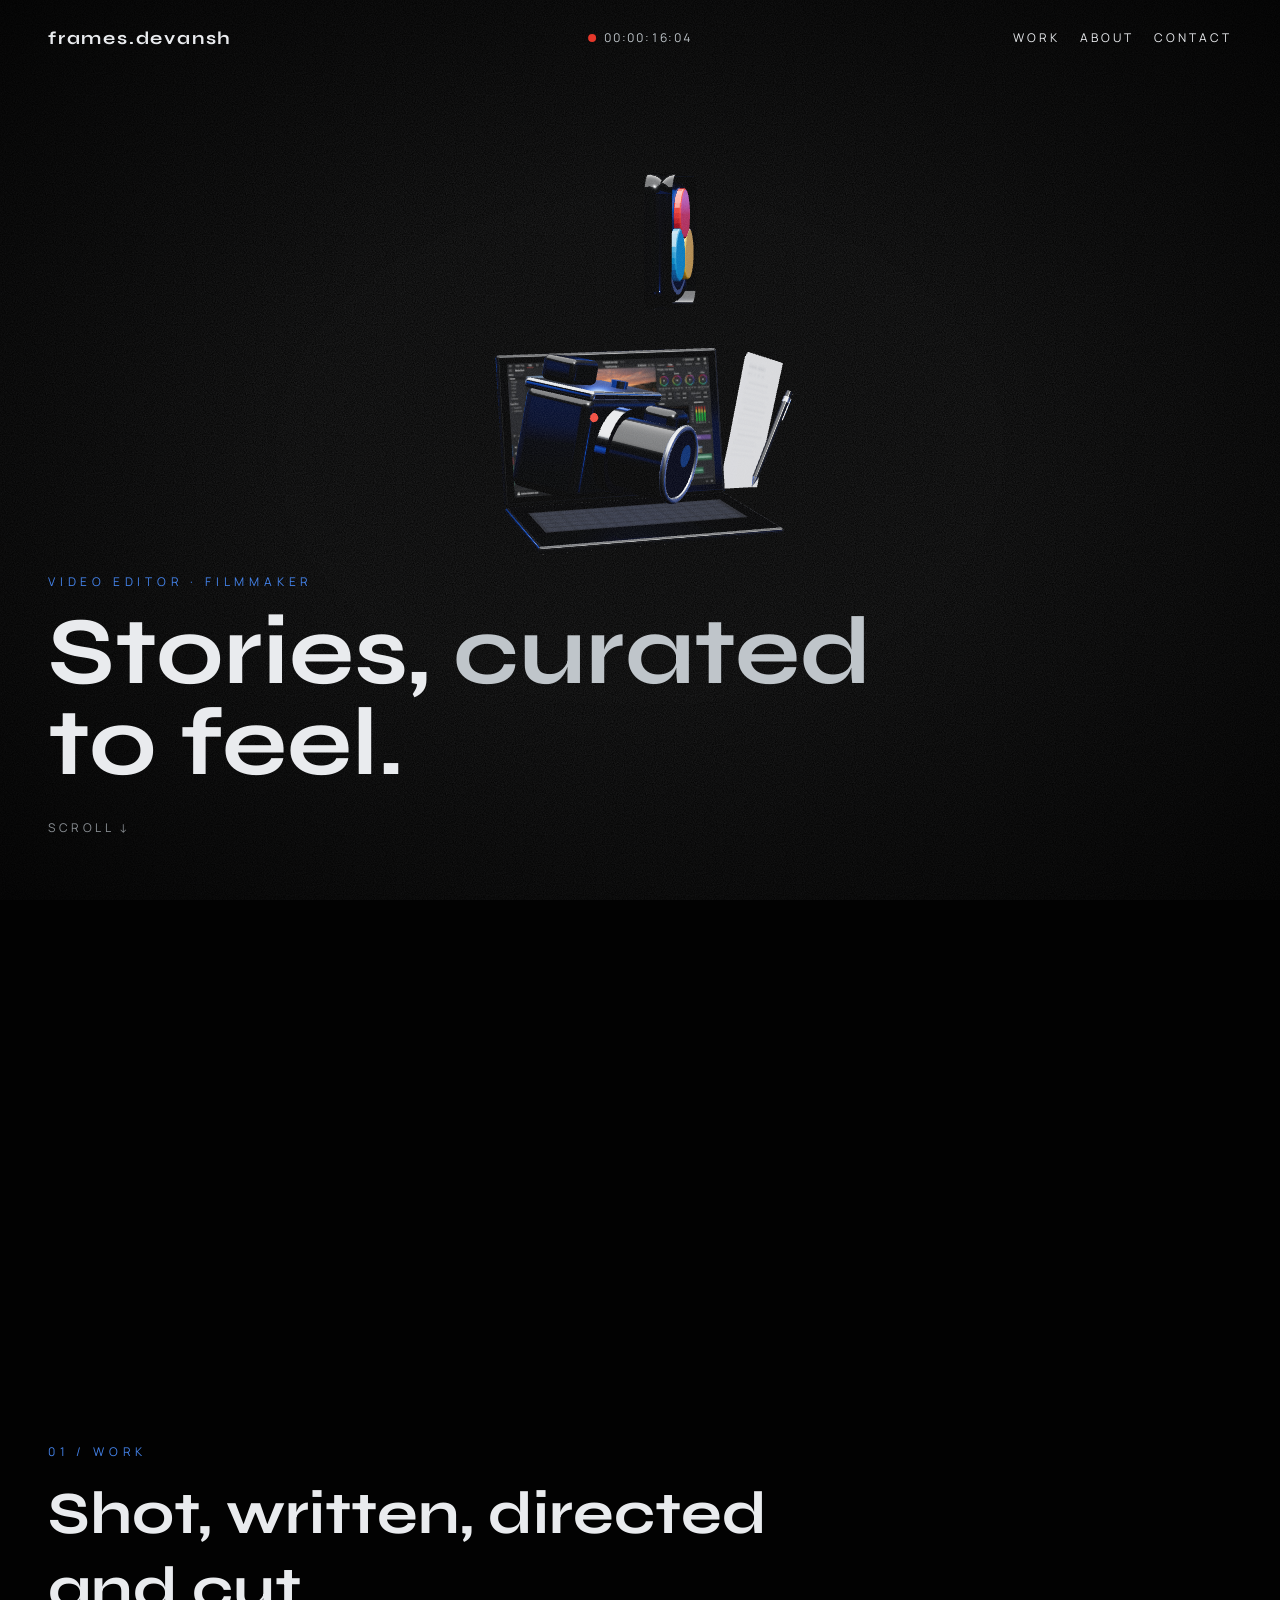
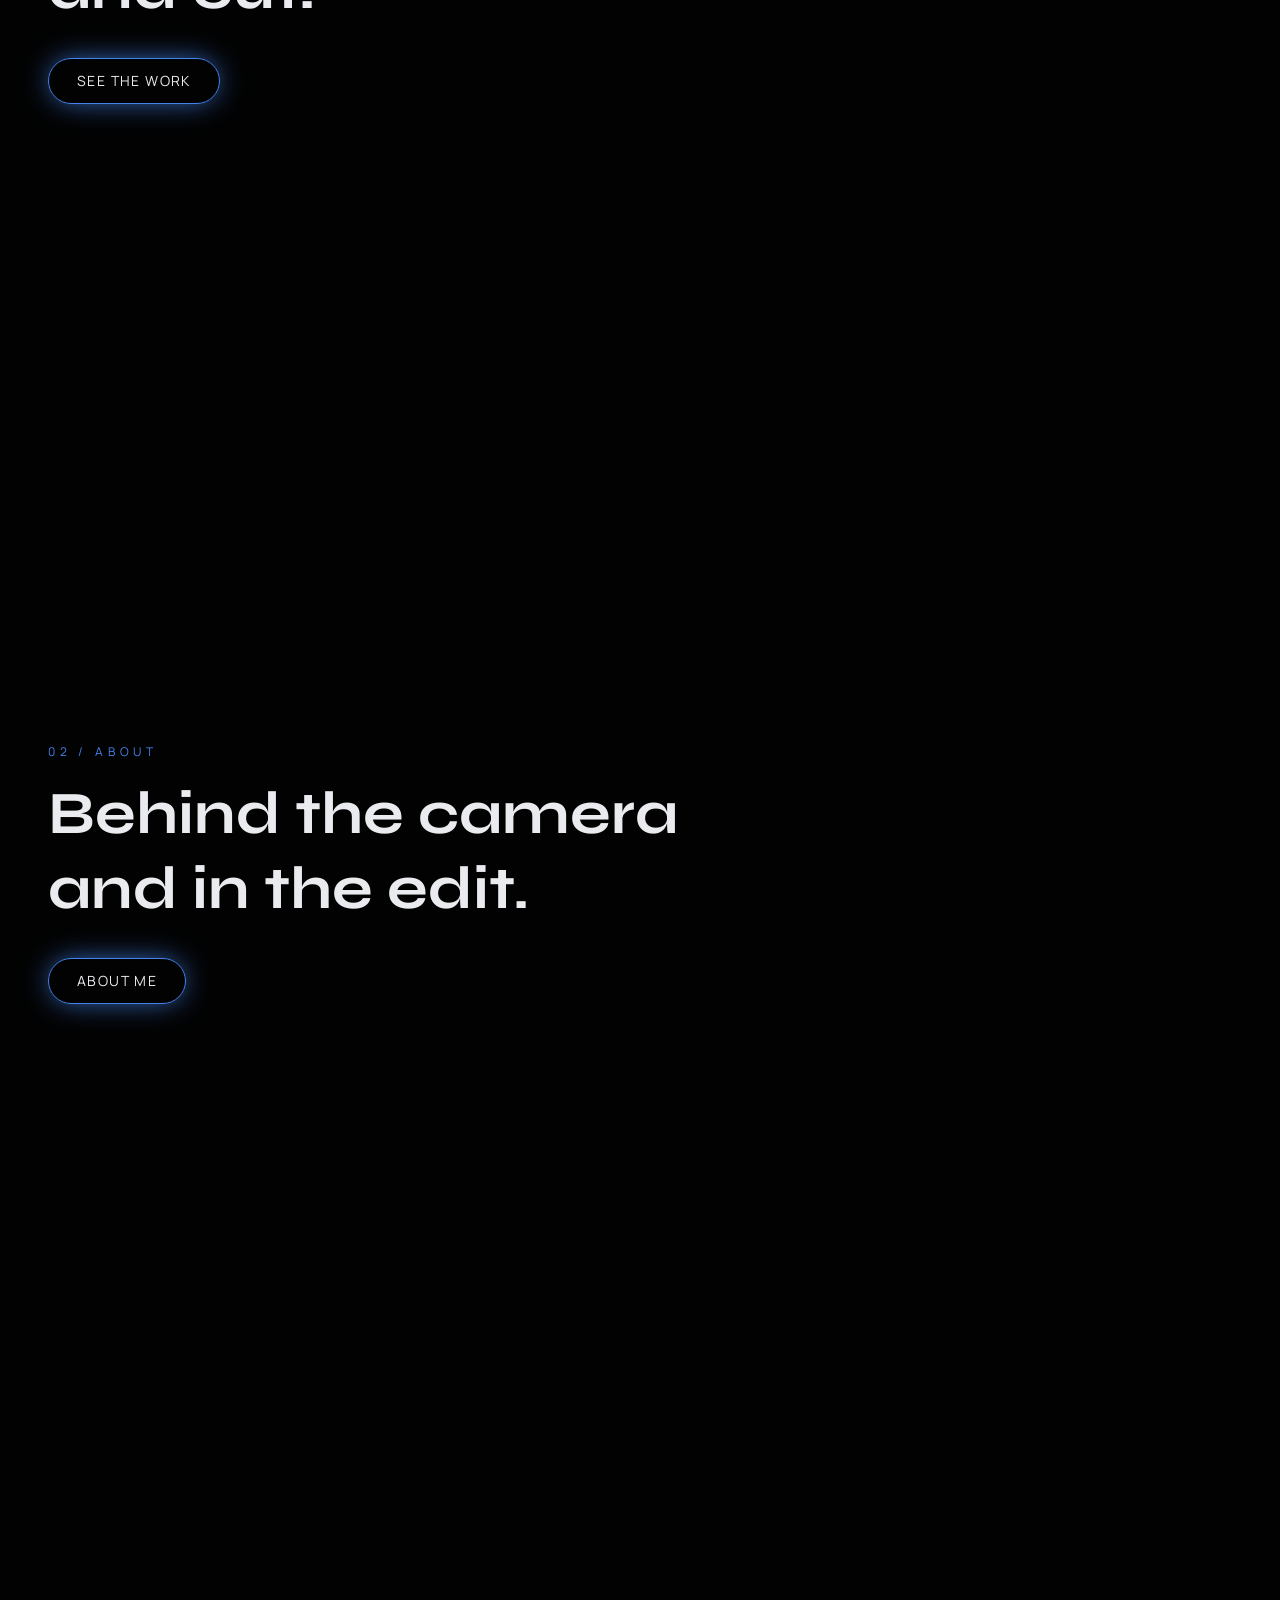
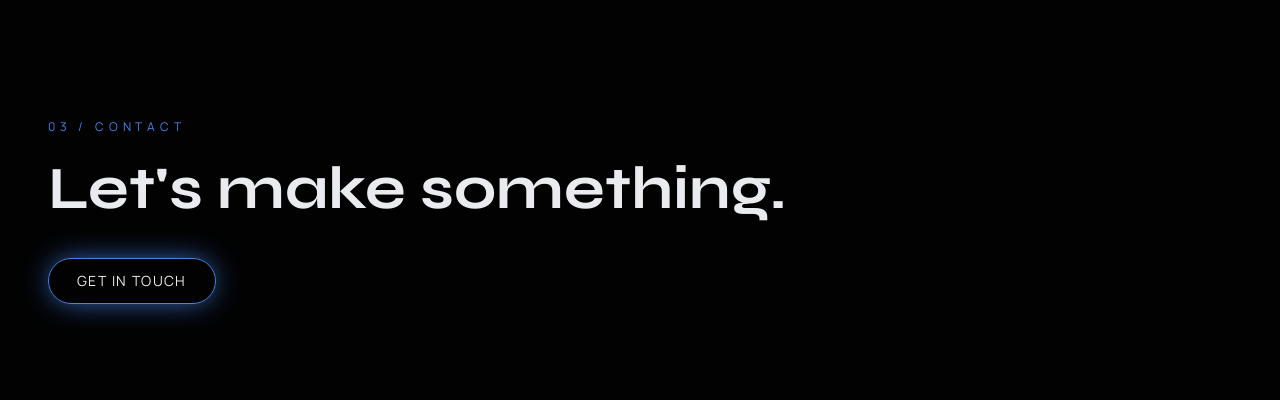
==== commit 17300a80: "Add files via upload" ====
--- a/index.html
+++ b/index.html
@@ -8,8 +8,8 @@
 <link rel="icon" href="./favicon.ico">
 <link rel="preconnect" href="https://fonts.googleapis.com">
 <link href="https://fonts.googleapis.com/css2?family=Syne:wght@600;700;800&family=Manrope:wght@400;500&display=swap" rel="stylesheet">
-  <script type="module" crossorigin src="./index-B0AYvqLJ.js"></script>
-  <link rel="stylesheet" crossorigin href="./index-CuSoOEhY.css">
+  <script type="module" crossorigin src="./index-2EOoKT4e.js"></script>
+  <link rel="stylesheet" crossorigin href="./index-D0NkKu6c.css">
 </head>
 <body><div id="root"></div><script src="./landing-data.js"></script><script src="./cursor.js"></script></body>
 </html>
--- a/index-D0NkKu6c.css
+++ b/index-D0NkKu6c.css
@@ -0,0 +1 @@
+@layer properties{@supports (((-webkit-hyphens:none)) and (not (margin-trim:inline))) or ((-moz-orient:inline) and (not (color:rgb(from red r g b)))){*,:before,:after,::backdrop{--tw-leading:initial;--tw-tracking:initial;--tw-ordinal:initial;--tw-slashed-zero:initial;--tw-numeric-figure:initial;--tw-numeric-spacing:initial;--tw-numeric-fraction:initial;--tw-translate-x:0;--tw-translate-y:0;--tw-translate-z:0}}}@layer theme{:root,:host{--font-sans:"Manrope", sans-serif;--font-mono:ui-monospace, SFMono-Regular, Menlo, Monaco, Consolas, "Liberation Mono", "Courier New", monospace;--spacing:.25rem;--container-3xl:48rem;--container-4xl:56rem;--text-xs:.75rem;--text-xs--line-height:calc(1 / .75);--text-sm:.875rem;--text-sm--line-height:calc(1.25 / .875);--text-base:1rem;--text-base--line-height: 1.5 ;--text-lg:1.125rem;--text-lg--line-height:calc(1.75 / 1.125);--text-4xl:2.25rem;--text-4xl--line-height:calc(2.5 / 2.25);--text-5xl:3rem;--text-5xl--line-height:1;--text-6xl:3.75rem;--text-6xl--line-height:1;--text-8xl:6rem;--text-8xl--line-height:1;--tracking-widest:.1em;--leading-tight:1.25;--default-font-family:"Manrope", sans-serif;--default-mono-font-family:var(--font-mono);--color-background:var(--background);--color-foreground:var(--foreground);--color-border:var(--border);--font-display:"Syne", sans-serif}}@layer base{*,:after,:before,::backdrop{box-sizing:border-box;border:0 solid;margin:0;padding:0}::file-selector-button{box-sizing:border-box;border:0 solid;margin:0;padding:0}html,:host{-webkit-text-size-adjust:100%;tab-size:4;line-height:1.5;font-family:var(--default-font-family,-apple-system, BlinkMacSystemFont, "Segoe UI", Roboto, "Helvetica Neue", "Noto Sans", Arial, sans-serif, "Apple Color Emoji", "Segoe UI Emoji", "Segoe UI Symbol", "Noto Color Emoji");font-feature-settings:var(--default-font-feature-settings,normal);font-variation-settings:var(--default-font-variation-settings,normal);-webkit-tap-highlight-color:transparent}hr{height:0;color:inherit;border-top-width:1px}abbr:where([title]){-webkit-text-decoration:underline dotted;text-decoration:underline dotted}h1,h2,h3,h4,h5,h6{font-size:inherit;font-weight:inherit}a{color:inherit;-webkit-text-decoration:inherit;text-decoration:inherit}b,strong{font-weight:bolder}code,kbd,samp,pre{font-family:var(--default-mono-font-family,ui-monospace, SFMono-Regular, Menlo, Monaco, Consolas, "Liberation Mono", "Courier New", monospace);font-feature-settings:var(--default-mono-font-feature-settings,normal);font-variation-settings:var(--default-mono-font-variation-settings,normal);font-size:1em}small{font-size:80%}sub,sup{vertical-align:baseline;font-size:75%;line-height:0;position:relative}sub{bottom:-.25em}sup{top:-.5em}table{text-indent:0;border-color:inherit;border-collapse:collapse}:-moz-focusring:where(:not(iframe)){outline:auto}progress{vertical-align:baseline}summary{display:list-item}ol,ul,menu{list-style:none}img,svg,video,canvas,audio,iframe,embed,object{vertical-align:middle;display:block}img,video{max-width:100%;height:auto}button,input,select,optgroup,textarea{font:inherit;font-feature-settings:inherit;font-variation-settings:inherit;letter-spacing:inherit;color:inherit;opacity:1;background-color:#0000;border-radius:0}::file-selector-button{font:inherit;font-feature-settings:inherit;font-variation-settings:inherit;letter-spacing:inherit;color:inherit;opacity:1;background-color:#0000;border-radius:0}:where(select:is([multiple],[size])) optgroup{font-weight:bolder}:where(select:is([multiple],[size])) optgroup option{padding-inline-start:20px}::file-selector-button{margin-inline-end:4px}::placeholder{opacity:1}@supports (not ((-webkit-appearance:-apple-pay-button))) or (contain-intrinsic-size:1px){::placeholder{color:currentColor}@supports (color:color-mix(in lab,red,red)){::placeholder{color:color-mix(in oklab,currentcolor 50%,transparent)}}}textarea{resize:vertical}::-webkit-search-decoration{-webkit-appearance:none}::-webkit-date-and-time-value{min-height:1lh;text-align:inherit}::-webkit-datetime-edit{display:inline-flex}::-webkit-datetime-edit-fields-wrapper{padding:0}::-webkit-datetime-edit{padding-block:0}::-webkit-datetime-edit-year-field{padding-block:0}::-webkit-datetime-edit-month-field{padding-block:0}::-webkit-datetime-edit-day-field{padding-block:0}::-webkit-datetime-edit-hour-field{padding-block:0}::-webkit-datetime-edit-minute-field{padding-block:0}::-webkit-datetime-edit-second-field{padding-block:0}::-webkit-datetime-edit-millisecond-field{padding-block:0}::-webkit-datetime-edit-meridiem-field{padding-block:0}::-webkit-calendar-picker-indicator{line-height:1}:-moz-ui-invalid{box-shadow:none}button,input:where([type=button],[type=reset],[type=submit]){appearance:button}::file-selector-button{appearance:button}::-webkit-inner-spin-button{height:auto}::-webkit-outer-spin-button{height:auto}[hidden]:where(:not([hidden=until-found])){display:none!important}*{border-color:var(--color-border)}body{background-color:var(--color-background);color:var(--color-foreground)}}@layer components;@layer utilities{.pointer-events-auto{pointer-events:auto}.pointer-events-none{pointer-events:none}.visible{visibility:visible}.fixed{position:fixed}.relative{position:relative}.static{position:static}.inset-0{inset:0}.inset-x-0{inset-inline:0}.top-0{top:0}.-z-0{z-index:-0}.z-10{z-index:10}.z-50{z-index:50}.mt-5{margin-top:calc(var(--spacing) * 5)}.mt-6{margin-top:calc(var(--spacing) * 6)}.mb-3{margin-bottom:calc(var(--spacing) * 3)}.ml-auto{margin-left:auto}.flex{display:flex}.inline-block{display:inline-block}.h-2{height:calc(var(--spacing) * 2)}.min-h-\[66svh\]{min-height:66svh}.min-h-svh{min-height:100svh}.w-2{width:calc(var(--spacing) * 2)}.max-w-3xl{max-width:var(--container-3xl)}.max-w-4xl{max-width:var(--container-4xl)}.basis-full{flex-basis:100%}.resize{resize:both}.flex-col{flex-direction:column}.flex-wrap{flex-wrap:wrap}.items-center{align-items:center}.items-end{align-items:flex-end}.justify-between{justify-content:space-between}.justify-end{justify-content:flex-end}.gap-2{gap:calc(var(--spacing) * 2)}.gap-4{gap:calc(var(--spacing) * 4)}.gap-x-4{column-gap:calc(var(--spacing) * 4)}.gap-y-2\.5{row-gap:calc(var(--spacing) * 2.5)}.rounded-full{border-radius:3.40282e38px}.bg-\[\#e5382b\]{background-color:#e5382b}.bg-background{background-color:var(--background)}.px-6{padding-inline:calc(var(--spacing) * 6)}.px-7{padding-inline:calc(var(--spacing) * 7)}.py-3{padding-block:calc(var(--spacing) * 3)}.py-5{padding-block:calc(var(--spacing) * 5)}.pb-12{padding-bottom:calc(var(--spacing) * 12)}.pb-14{padding-bottom:calc(var(--spacing) * 14)}.font-display{font-family:Syne,sans-serif}.text-4xl{font-size:var(--text-4xl);line-height:var(--tw-leading,var(--text-4xl--line-height))}.text-5xl{font-size:var(--text-5xl);line-height:var(--tw-leading,var(--text-5xl--line-height))}.text-base{font-size:var(--text-base);line-height:var(--tw-leading,var(--text-base--line-height))}.text-sm{font-size:var(--text-sm);line-height:var(--tw-leading,var(--text-sm--line-height))}.text-xs{font-size:var(--text-xs);line-height:var(--tw-leading,var(--text-xs--line-height))}.text-\[11px\]{font-size:11px}.leading-\[0\.95\]{--tw-leading:.95;line-height:.95}.leading-tight{--tw-leading:var(--leading-tight);line-height:var(--leading-tight)}.tracking-\[0\.2em\]{--tw-tracking:.2em;letter-spacing:.2em}.tracking-\[0\.3em\]{--tw-tracking:.3em;letter-spacing:.3em}.tracking-\[0\.4em\]{--tw-tracking:.4em;letter-spacing:.4em}.tracking-\[0\.12em\]{--tw-tracking:.12em;letter-spacing:.12em}.tracking-\[0\.15em\]{--tw-tracking:.15em;letter-spacing:.15em}.tracking-widest{--tw-tracking:var(--tracking-widest);letter-spacing:var(--tracking-widest)}.text-foreground{color:var(--foreground)}.text-highlight{color:var(--highlight)}.text-muted-foreground{color:var(--muted-foreground)}.text-silver{color:var(--silver)}.uppercase{text-transform:uppercase}.tabular-nums{--tw-numeric-spacing:tabular-nums;font-variant-numeric:var(--tw-ordinal,) var(--tw-slashed-zero,) var(--tw-numeric-figure,) var(--tw-numeric-spacing,) var(--tw-numeric-fraction,)}@media(hover:hover){.hover\:text-highlight:hover{color:var(--highlight)}}@media(min-width:48rem){.md\:absolute{position:absolute}.md\:top-1\/2{top:50%}.md\:left-1\/2{left:50%}.md\:mt-8{margin-top:calc(var(--spacing) * 8)}.md\:mb-4{margin-bottom:calc(var(--spacing) * 4)}.md\:ml-0{margin-left:0}.md\:min-h-screen{min-height:100vh}.md\:basis-auto{flex-basis:auto}.md\:-translate-x-1\/2{--tw-translate-x: -50% ;translate:var(--tw-translate-x) var(--tw-translate-y)}.md\:-translate-y-1\/2{--tw-translate-y: -50% ;translate:var(--tw-translate-x) var(--tw-translate-y)}.md\:flex-nowrap{flex-wrap:nowrap}.md\:gap-5{gap:calc(var(--spacing) * 5)}.md\:px-12{padding-inline:calc(var(--spacing) * 12)}.md\:py-6{padding-block:calc(var(--spacing) * 6)}.md\:pb-16{padding-bottom:calc(var(--spacing) * 16)}.md\:pb-24{padding-bottom:calc(var(--spacing) * 24)}.md\:text-6xl{font-size:var(--text-6xl);line-height:var(--tw-leading,var(--text-6xl--line-height))}.md\:text-8xl{font-size:var(--text-8xl);line-height:var(--tw-leading,var(--text-8xl--line-height))}.md\:text-lg{font-size:var(--text-lg);line-height:var(--tw-leading,var(--text-lg--line-height))}.md\:text-xs{font-size:var(--text-xs);line-height:var(--tw-leading,var(--text-xs--line-height))}.md\:tracking-\[0\.25em\]{--tw-tracking:.25em;letter-spacing:.25em}.md\:tracking-widest{--tw-tracking:var(--tracking-widest);letter-spacing:var(--tracking-widest)}}}:root{--radius:.625rem;--background:oklch(100% 0 0);--foreground:oklch(12.9% .042 264.695);--card:oklch(100% 0 0);--card-foreground:oklch(12.9% .042 264.695);--popover:oklch(100% 0 0);--popover-foreground:oklch(12.9% .042 264.695);--primary:oklch(20.8% .042 265.755);--primary-foreground:oklch(98.4% .003 247.858);--secondary:oklch(96.8% .007 247.896);--secondary-foreground:oklch(20.8% .042 265.755);--muted:oklch(96.8% .007 247.896);--muted-foreground:oklch(55.4% .046 257.417);--accent:oklch(96.8% .007 247.896);--accent-foreground:oklch(20.8% .042 265.755);--destructive:oklch(57.7% .245 27.325);--destructive-foreground:oklch(98.4% .003 247.858);--border:oklch(92.9% .013 255.508);--input:oklch(92.9% .013 255.508);--ring:oklch(70.4% .04 256.788);--chart-1:oklch(64.6% .222 41.116);--chart-2:oklch(60% .118 184.704);--chart-3:oklch(39.8% .07 227.392);--chart-4:oklch(82.8% .189 84.429);--chart-5:oklch(76.9% .188 70.08);--sidebar:oklch(98.4% .003 247.858);--sidebar-foreground:oklch(12.9% .042 264.695);--sidebar-primary:oklch(20.8% .042 265.755);--sidebar-primary-foreground:oklch(98.4% .003 247.858);--sidebar-accent:oklch(96.8% .007 247.896);--sidebar-accent-foreground:oklch(20.8% .042 265.755);--sidebar-border:oklch(92.9% .013 255.508);--sidebar-ring:oklch(70.4% .04 256.788)}.dark{--background:oklch(12.9% .042 264.695);--foreground:oklch(98.4% .003 247.858);--card:oklch(20.8% .042 265.755);--card-foreground:oklch(98.4% .003 247.858);--popover:oklch(20.8% .042 265.755);--popover-foreground:oklch(98.4% .003 247.858);--primary:oklch(92.9% .013 255.508);--primary-foreground:oklch(20.8% .042 265.755);--secondary:oklch(27.9% .041 260.031);--secondary-foreground:oklch(98.4% .003 247.858);--muted:oklch(27.9% .041 260.031);--muted-foreground:oklch(70.4% .04 256.788);--accent:oklch(27.9% .041 260.031);--accent-foreground:oklch(98.4% .003 247.858);--destructive:oklch(70.4% .191 22.216);--destructive-foreground:oklch(98.4% .003 247.858);--border:oklch(100% 0 0/.1);--input:oklch(100% 0 0/.15);--ring:oklch(55.1% .027 264.364);--chart-1:oklch(48.8% .243 264.376);--chart-2:oklch(69.6% .17 162.48);--chart-3:oklch(76.9% .188 70.08);--chart-4:oklch(62.7% .265 303.9);--chart-5:oklch(64.5% .246 16.439);--sidebar:oklch(20.8% .042 265.755);--sidebar-foreground:oklch(98.4% .003 247.858);--sidebar-primary:oklch(48.8% .243 264.376);--sidebar-primary-foreground:oklch(98.4% .003 247.858);--sidebar-accent:oklch(27.9% .041 260.031);--sidebar-accent-foreground:oklch(98.4% .003 247.858);--sidebar-border:oklch(100% 0 0/.1);--sidebar-ring:oklch(55.1% .027 264.364)}:root{--background:oklch(8% 0 0);--foreground:oklch(94% .005 250);--muted-foreground:oklch(65% .01 250);--highlight:oklch(62% .17 260);--silver:oklch(82% .01 250);--scene-silver:oklch(78% .012 250);--scene-dark:oklch(19% .008 250);--scene-blue:oklch(47% .16 264);--scene-paper:oklch(92% .003 250);--scene-ink:oklch(32% .008 250);--scene-red:oklch(63% .21 27);--scene-yellow:oklch(81% .16 83);--scene-cyan:oklch(68% .15 243);--scene-white:oklch(98% 0 0);--card:oklch(14% .01 260/.5);--border:oklch(50% .12 260/.3)}body{font-family:var(--font-sans)}.font-display{font-family:var(--font-display);font-weight:700}.grain:before{content:"";z-index:1;pointer-events:none;opacity:.14;mix-blend-mode:screen;background-image:url("data:image/svg+xml,%3Csvg xmlns='http://www.w3.org/2000/svg' width='200' height='200'%3E%3Cfilter id='n'%3E%3CfeTurbulence type='fractalNoise' baseFrequency='0.9' numOctaves='3' stitchTiles='stitch'/%3E%3CfeColorMatrix values='0 0 0 0 0.75 0 0 0 0 0.77 0 0 0 0 0.8 0 0 0 1 0'/%3E%3C/filter%3E%3Crect width='100%25' height='100%25' filter='url(%23n)'/%3E%3C/svg%3E");position:fixed;inset:0}.vignette{z-index:2;background:radial-gradient(#0000 40%,#000000b3)}.glass-card{background:var(--card);border:1px solid var(--border);-webkit-backdrop-filter:blur(12px);backdrop-filter:blur(12px);box-shadow:0 0 40px -10px var(--highlight)}.glow-btn{border:1px solid var(--highlight);color:var(--foreground);box-shadow:0 0 30px -5px var(--highlight);transition:box-shadow .3s}.glow-btn:hover{box-shadow:0 0 50px 0 var(--highlight)}@keyframes rec-blink{50%{opacity:.15}}.rec-dot{animation:1.4s step-end infinite rec-blink}@media(prefers-reduced-motion:reduce){.rec-dot{animation:none}}@property --tw-leading{syntax:"*";inherits:false}@property --tw-tracking{syntax:"*";inherits:false}@property --tw-ordinal{syntax:"*";inherits:false}@property --tw-slashed-zero{syntax:"*";inherits:false}@property --tw-numeric-figure{syntax:"*";inherits:false}@property --tw-numeric-spacing{syntax:"*";inherits:false}@property --tw-numeric-fraction{syntax:"*";inherits:false}@property --tw-translate-x{syntax:"*";inherits:false;initial-value:0}@property --tw-translate-y{syntax:"*";inherits:false;initial-value:0}@property --tw-translate-z{syntax:"*";inherits:false;initial-value:0}
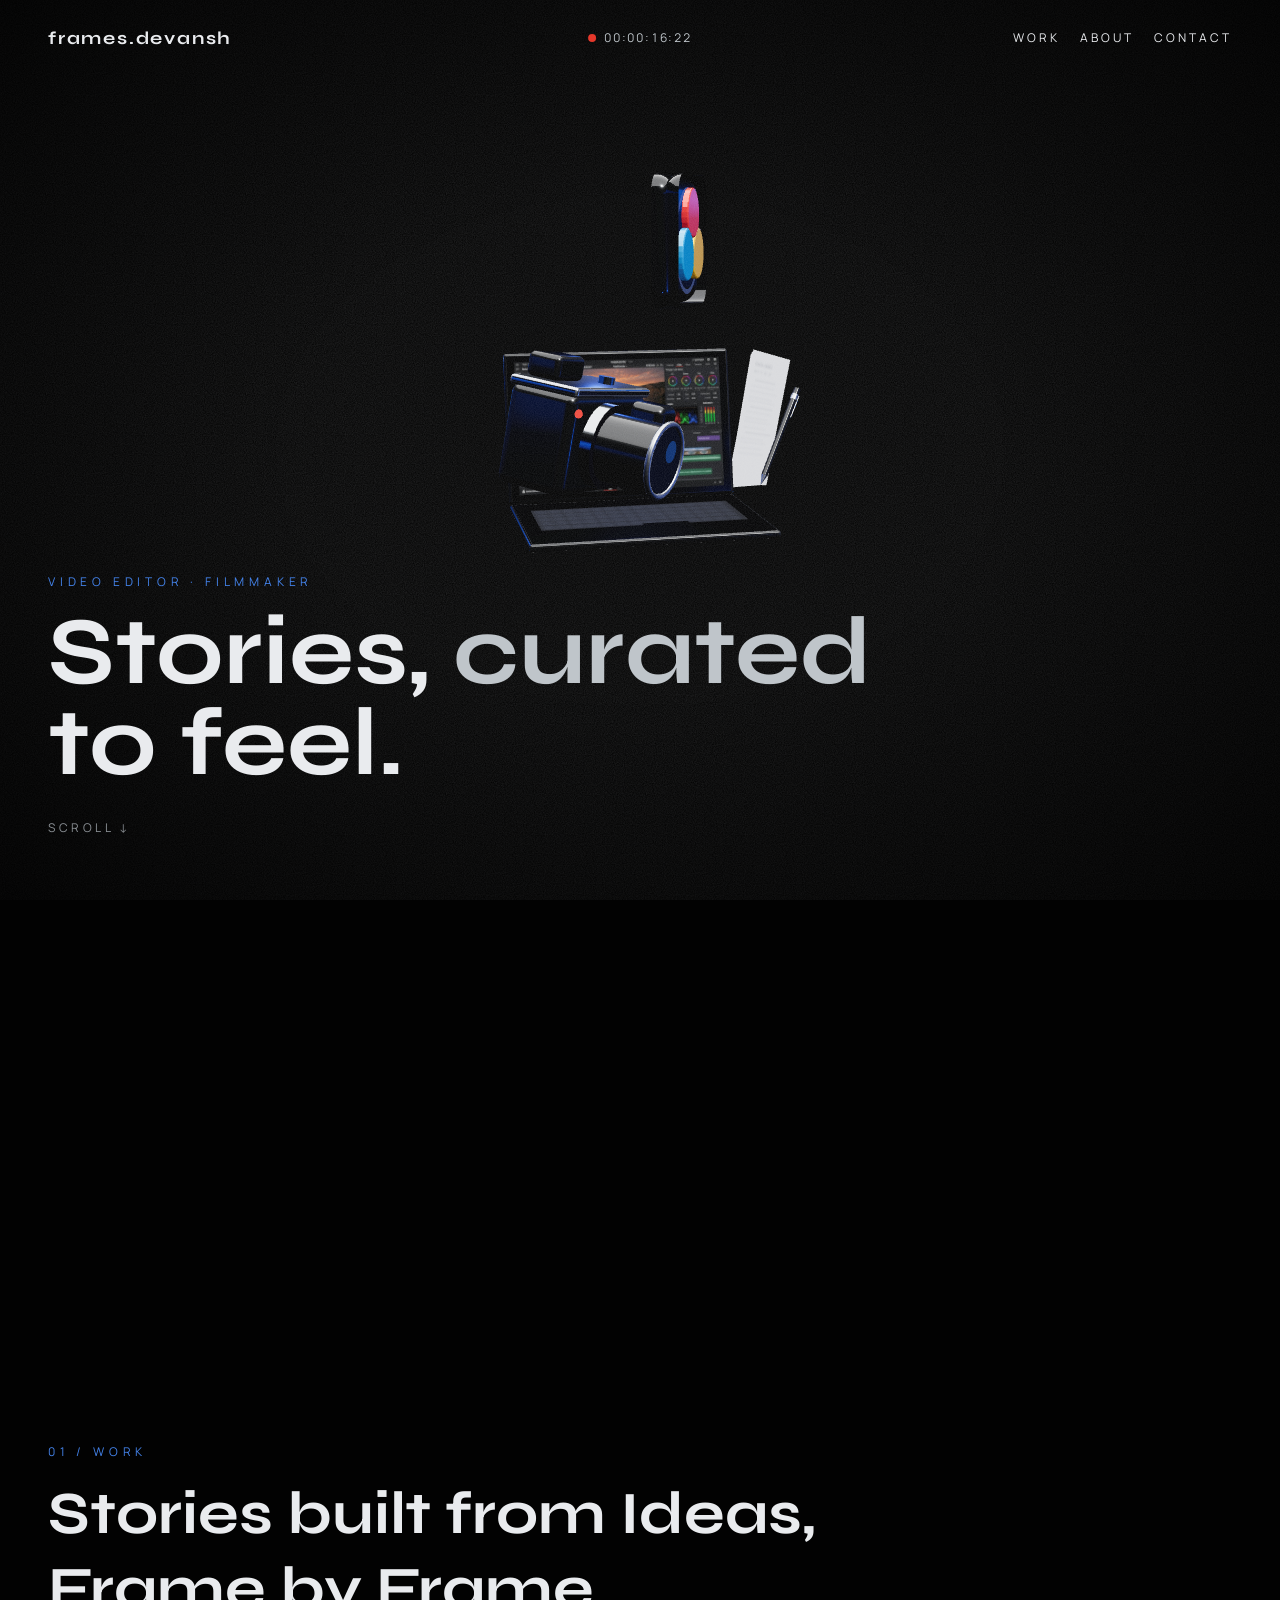
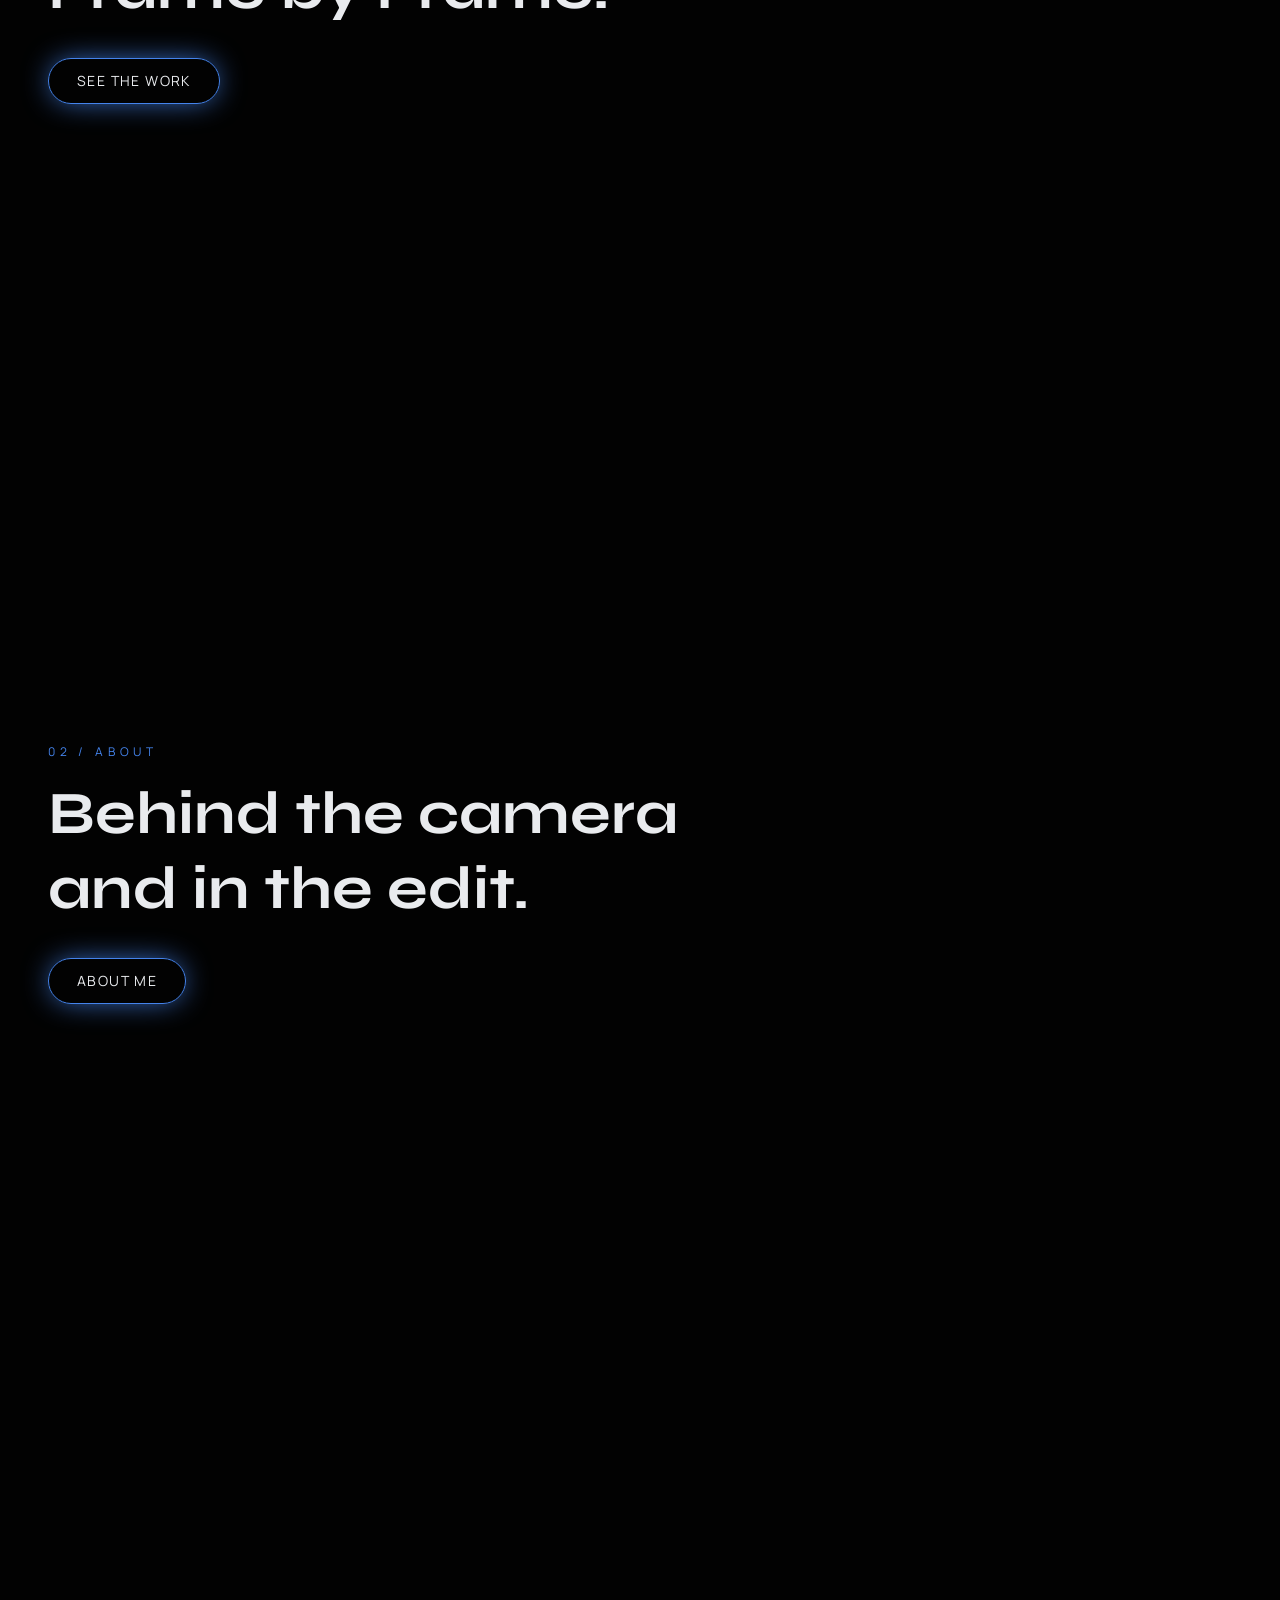
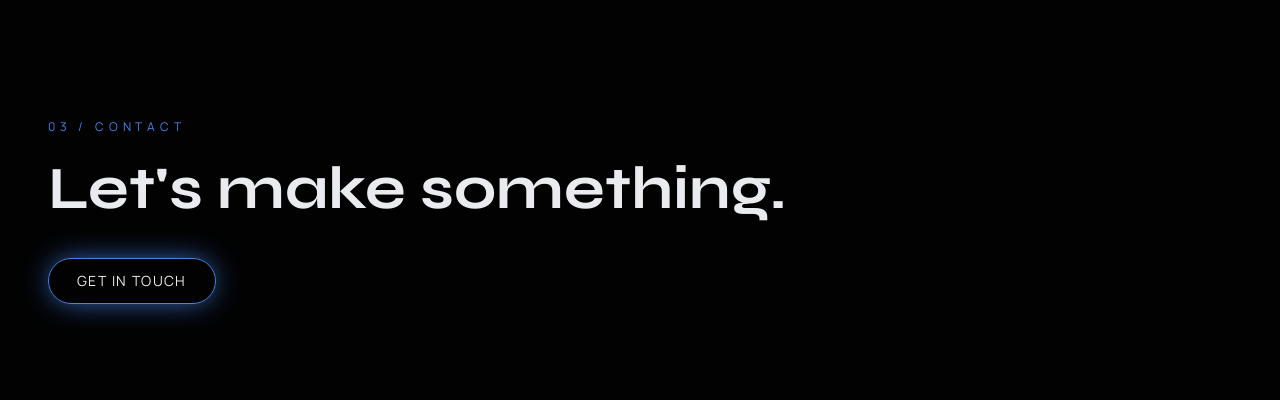
==== commit 698d65a8: "Update index.html" ====
--- a/index.html
+++ b/index.html
@@ -3,7 +3,7 @@
 <head>
 <meta charset="utf-8">
 <meta name="viewport" content="width=device-width, initial-scale=1">
-<title>Devansh Ranadive | Video Editor & Colorist</title>
+<title>Devansh | Video Editor & Filmmaker</title>
 <meta name="description" content="Video editing portfolio: cinematic cuts, color grading in DaVinci Resolve, storytelling that moves.">
 <link rel="icon" href="./favicon.ico">
 <link rel="preconnect" href="https://fonts.googleapis.com">
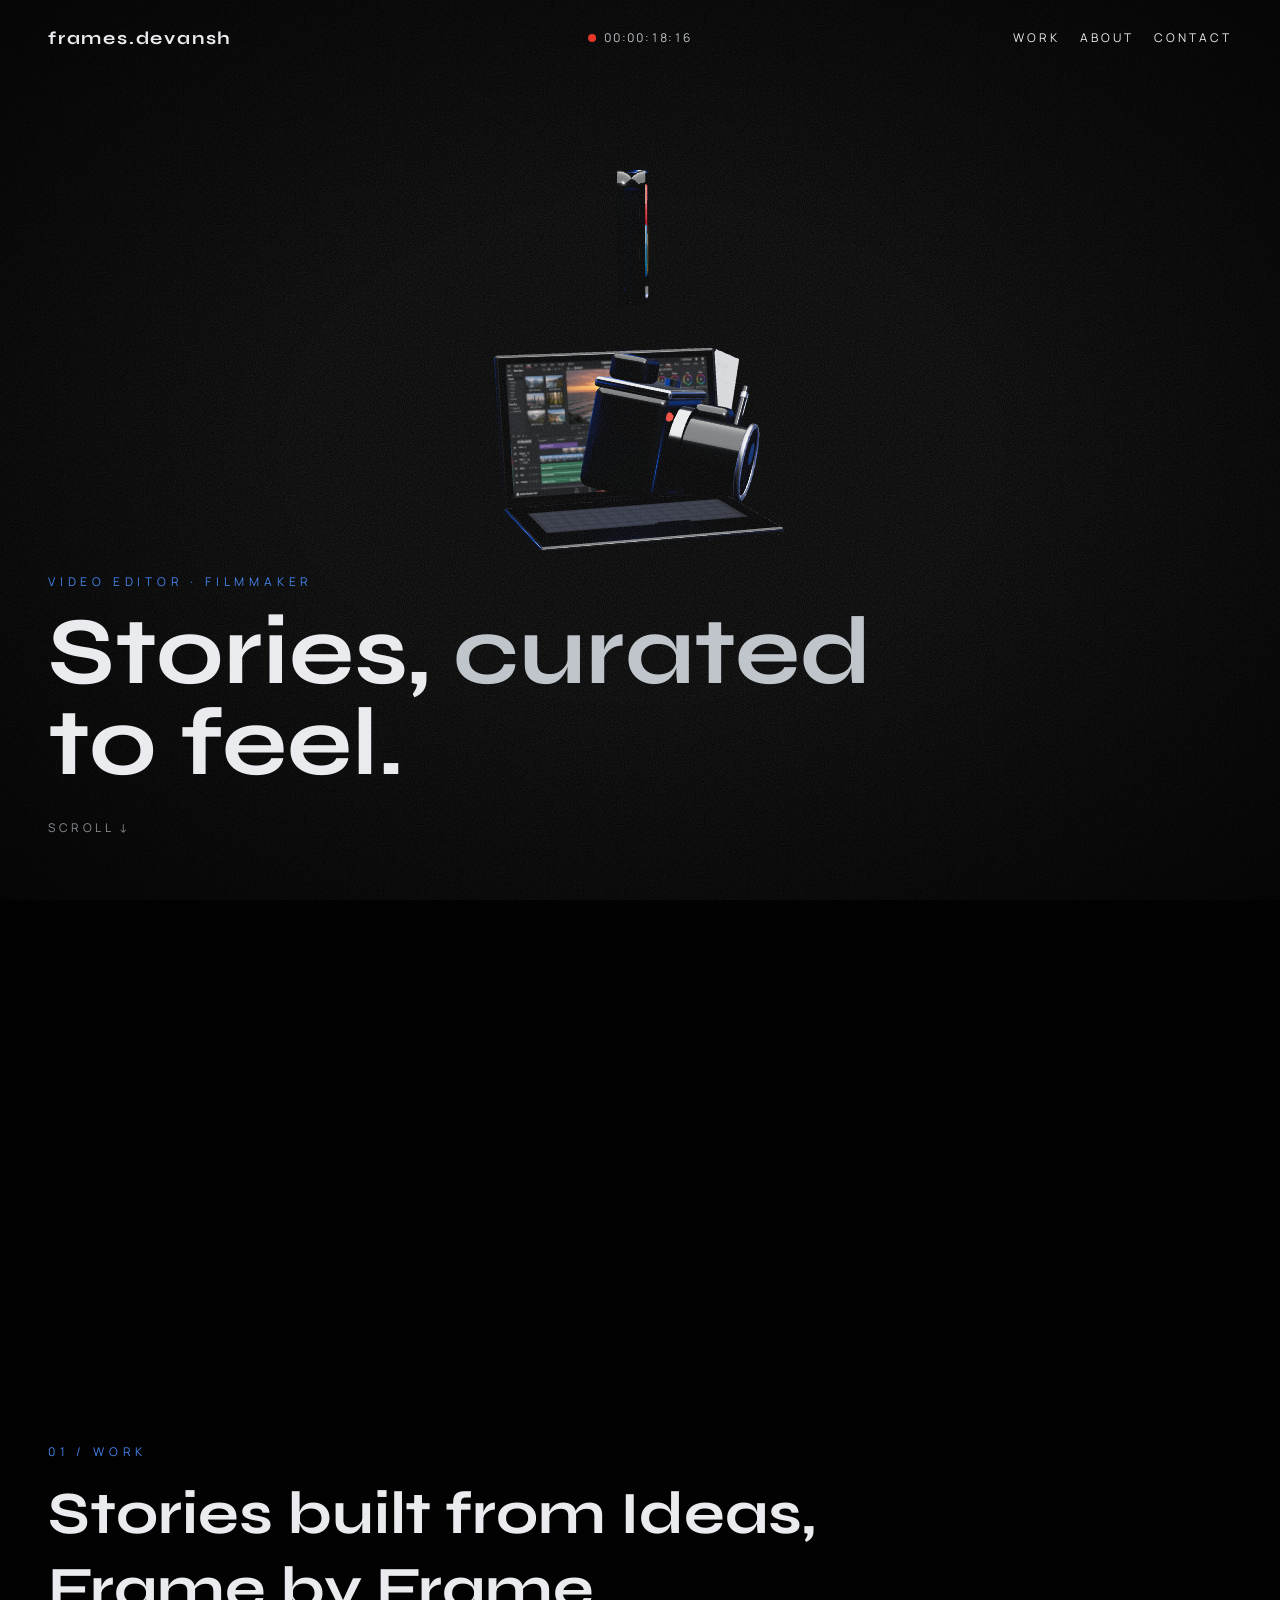
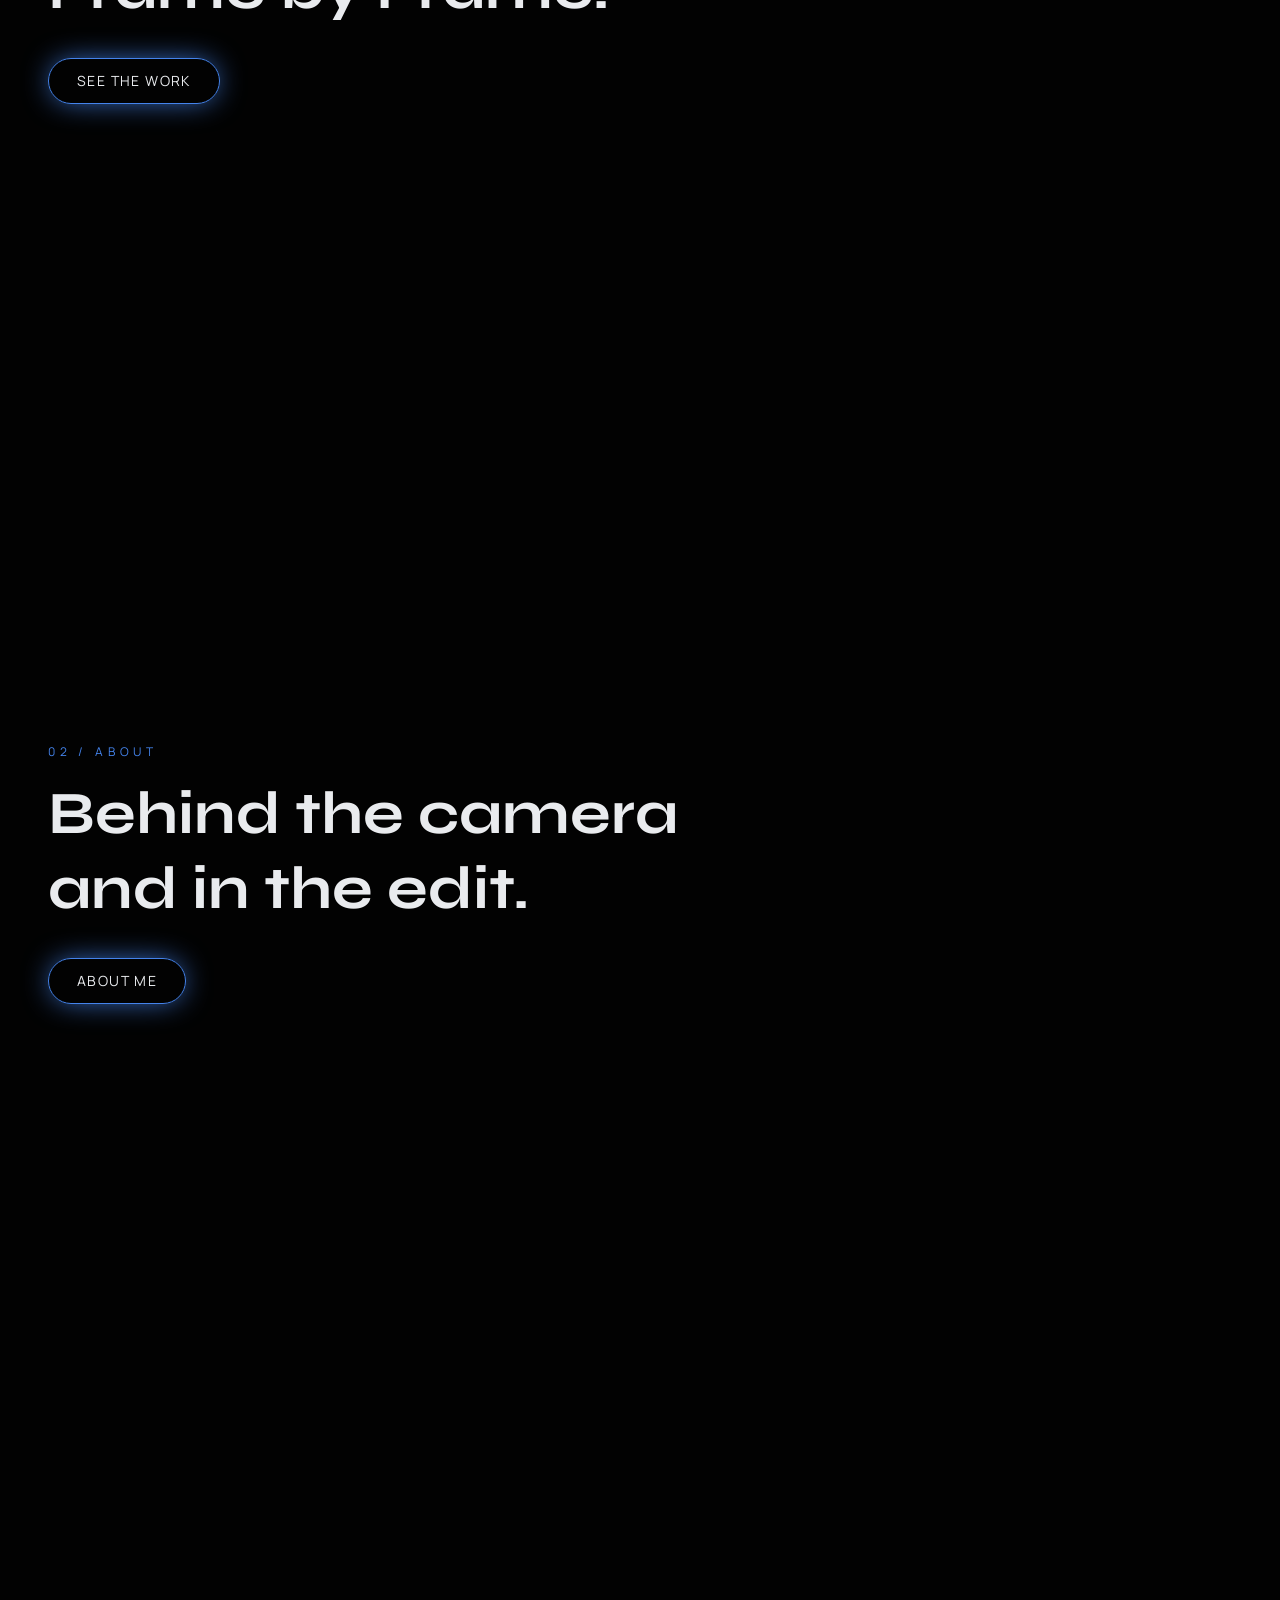
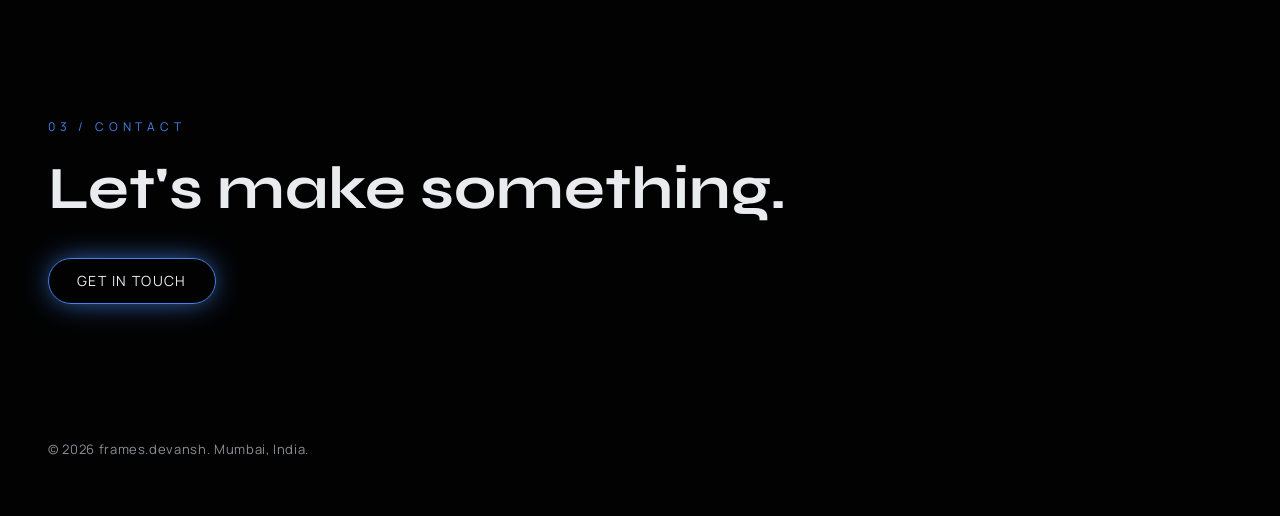
==== commit c17b960e: "Add files via upload" ====
--- a/index.html
+++ b/index.html
@@ -3,13 +3,13 @@
 <head>
 <meta charset="utf-8">
 <meta name="viewport" content="width=device-width, initial-scale=1">
-<title>Devansh | Video Editor & Filmmaker</title>
+<title>frames.devansh | Video Editor &amp; Filmmaker</title>
 <meta name="description" content="Video editing portfolio: cinematic cuts, color grading in DaVinci Resolve, storytelling that moves.">
-<link rel="icon" href="./favicon.ico">
+<link rel="icon" type="image/png" href="./favicon.png"><link rel="apple-touch-icon" href="./favicon.png">
 <link rel="preconnect" href="https://fonts.googleapis.com">
 <link href="https://fonts.googleapis.com/css2?family=Syne:wght@600;700;800&family=Manrope:wght@400;500&display=swap" rel="stylesheet">
-  <script type="module" crossorigin src="./index-2EOoKT4e.js"></script>
-  <link rel="stylesheet" crossorigin href="./index-D0NkKu6c.css">
+  <script type="module" crossorigin src="./index-CdFGrVSp.js"></script>
+  <link rel="stylesheet" crossorigin href="./index-D-t6nSz_.css">
 </head>
 <body><div id="root"></div><script src="./landing-data.js"></script><script src="./cursor.js"></script></body>
 </html>
--- a/index-D-t6nSz_.css
+++ b/index-D-t6nSz_.css
@@ -0,0 +1 @@
+@layer properties{@supports (((-webkit-hyphens:none)) and (not (margin-trim:inline))) or ((-moz-orient:inline) and (not (color:rgb(from red r g b)))){*,:before,:after,::backdrop{--tw-leading:initial;--tw-tracking:initial;--tw-ordinal:initial;--tw-slashed-zero:initial;--tw-numeric-figure:initial;--tw-numeric-spacing:initial;--tw-numeric-fraction:initial;--tw-translate-x:0;--tw-translate-y:0;--tw-translate-z:0}}}@layer theme{:root,:host{--font-sans:"Manrope", sans-serif;--font-mono:ui-monospace, SFMono-Regular, Menlo, Monaco, Consolas, "Liberation Mono", "Courier New", monospace;--spacing:.25rem;--container-3xl:48rem;--container-4xl:56rem;--text-xs:.75rem;--text-xs--line-height:calc(1 / .75);--text-sm:.875rem;--text-sm--line-height:calc(1.25 / .875);--text-base:1rem;--text-base--line-height: 1.5 ;--text-lg:1.125rem;--text-lg--line-height:calc(1.75 / 1.125);--text-4xl:2.25rem;--text-4xl--line-height:calc(2.5 / 2.25);--text-5xl:3rem;--text-5xl--line-height:1;--text-6xl:3.75rem;--text-6xl--line-height:1;--text-8xl:6rem;--text-8xl--line-height:1;--tracking-widest:.1em;--leading-tight:1.25;--default-font-family:"Manrope", sans-serif;--default-mono-font-family:var(--font-mono);--color-background:var(--background);--color-foreground:var(--foreground);--color-border:var(--border);--font-display:"Syne", sans-serif}}@layer base{*,:after,:before,::backdrop{box-sizing:border-box;border:0 solid;margin:0;padding:0}::file-selector-button{box-sizing:border-box;border:0 solid;margin:0;padding:0}html,:host{-webkit-text-size-adjust:100%;tab-size:4;line-height:1.5;font-family:var(--default-font-family,-apple-system, BlinkMacSystemFont, "Segoe UI", Roboto, "Helvetica Neue", "Noto Sans", Arial, sans-serif, "Apple Color Emoji", "Segoe UI Emoji", "Segoe UI Symbol", "Noto Color Emoji");font-feature-settings:var(--default-font-feature-settings,normal);font-variation-settings:var(--default-font-variation-settings,normal);-webkit-tap-highlight-color:transparent}hr{height:0;color:inherit;border-top-width:1px}abbr:where([title]){-webkit-text-decoration:underline dotted;text-decoration:underline dotted}h1,h2,h3,h4,h5,h6{font-size:inherit;font-weight:inherit}a{color:inherit;-webkit-text-decoration:inherit;text-decoration:inherit}b,strong{font-weight:bolder}code,kbd,samp,pre{font-family:var(--default-mono-font-family,ui-monospace, SFMono-Regular, Menlo, Monaco, Consolas, "Liberation Mono", "Courier New", monospace);font-feature-settings:var(--default-mono-font-feature-settings,normal);font-variation-settings:var(--default-mono-font-variation-settings,normal);font-size:1em}small{font-size:80%}sub,sup{vertical-align:baseline;font-size:75%;line-height:0;position:relative}sub{bottom:-.25em}sup{top:-.5em}table{text-indent:0;border-color:inherit;border-collapse:collapse}:-moz-focusring:where(:not(iframe)){outline:auto}progress{vertical-align:baseline}summary{display:list-item}ol,ul,menu{list-style:none}img,svg,video,canvas,audio,iframe,embed,object{vertical-align:middle;display:block}img,video{max-width:100%;height:auto}button,input,select,optgroup,textarea{font:inherit;font-feature-settings:inherit;font-variation-settings:inherit;letter-spacing:inherit;color:inherit;opacity:1;background-color:#0000;border-radius:0}::file-selector-button{font:inherit;font-feature-settings:inherit;font-variation-settings:inherit;letter-spacing:inherit;color:inherit;opacity:1;background-color:#0000;border-radius:0}:where(select:is([multiple],[size])) optgroup{font-weight:bolder}:where(select:is([multiple],[size])) optgroup option{padding-inline-start:20px}::file-selector-button{margin-inline-end:4px}::placeholder{opacity:1}@supports (not ((-webkit-appearance:-apple-pay-button))) or (contain-intrinsic-size:1px){::placeholder{color:currentColor}@supports (color:color-mix(in lab,red,red)){::placeholder{color:color-mix(in oklab,currentcolor 50%,transparent)}}}textarea{resize:vertical}::-webkit-search-decoration{-webkit-appearance:none}::-webkit-date-and-time-value{min-height:1lh;text-align:inherit}::-webkit-datetime-edit{display:inline-flex}::-webkit-datetime-edit-fields-wrapper{padding:0}::-webkit-datetime-edit{padding-block:0}::-webkit-datetime-edit-year-field{padding-block:0}::-webkit-datetime-edit-month-field{padding-block:0}::-webkit-datetime-edit-day-field{padding-block:0}::-webkit-datetime-edit-hour-field{padding-block:0}::-webkit-datetime-edit-minute-field{padding-block:0}::-webkit-datetime-edit-second-field{padding-block:0}::-webkit-datetime-edit-millisecond-field{padding-block:0}::-webkit-datetime-edit-meridiem-field{padding-block:0}::-webkit-calendar-picker-indicator{line-height:1}:-moz-ui-invalid{box-shadow:none}button,input:where([type=button],[type=reset],[type=submit]){appearance:button}::file-selector-button{appearance:button}::-webkit-inner-spin-button{height:auto}::-webkit-outer-spin-button{height:auto}[hidden]:where(:not([hidden=until-found])){display:none!important}*{border-color:var(--color-border)}body{background-color:var(--color-background);color:var(--color-foreground)}}@layer components;@layer utilities{.pointer-events-auto{pointer-events:auto}.pointer-events-none{pointer-events:none}.visible{visibility:visible}.fixed{position:fixed}.relative{position:relative}.static{position:static}.inset-0{inset:0}.inset-x-0{inset-inline:0}.top-0{top:0}.-z-0{z-index:-0}.z-10{z-index:10}.z-50{z-index:50}.mt-5{margin-top:calc(var(--spacing) * 5)}.mt-6{margin-top:calc(var(--spacing) * 6)}.mb-3{margin-bottom:calc(var(--spacing) * 3)}.ml-auto{margin-left:auto}.flex{display:flex}.inline-block{display:inline-block}.h-2{height:calc(var(--spacing) * 2)}.min-h-\[66svh\]{min-height:66svh}.min-h-svh{min-height:100svh}.w-2{width:calc(var(--spacing) * 2)}.max-w-3xl{max-width:var(--container-3xl)}.max-w-4xl{max-width:var(--container-4xl)}.basis-full{flex-basis:100%}.resize{resize:both}.flex-col{flex-direction:column}.flex-wrap{flex-wrap:wrap}.items-center{align-items:center}.items-end{align-items:flex-end}.justify-between{justify-content:space-between}.justify-end{justify-content:flex-end}.gap-2{gap:calc(var(--spacing) * 2)}.gap-4{gap:calc(var(--spacing) * 4)}.gap-x-4{column-gap:calc(var(--spacing) * 4)}.gap-y-2\.5{row-gap:calc(var(--spacing) * 2.5)}.rounded-full{border-radius:3.40282e38px}.bg-\[\#e5382b\]{background-color:#e5382b}.bg-background{background-color:var(--background)}.px-6{padding-inline:calc(var(--spacing) * 6)}.px-7{padding-inline:calc(var(--spacing) * 7)}.py-3{padding-block:calc(var(--spacing) * 3)}.py-5{padding-block:calc(var(--spacing) * 5)}.pt-10{padding-top:calc(var(--spacing) * 10)}.pb-12{padding-bottom:calc(var(--spacing) * 12)}.pb-14{padding-bottom:calc(var(--spacing) * 14)}.font-display{font-family:Syne,sans-serif}.text-4xl{font-size:var(--text-4xl);line-height:var(--tw-leading,var(--text-4xl--line-height))}.text-5xl{font-size:var(--text-5xl);line-height:var(--tw-leading,var(--text-5xl--line-height))}.text-base{font-size:var(--text-base);line-height:var(--tw-leading,var(--text-base--line-height))}.text-sm{font-size:var(--text-sm);line-height:var(--tw-leading,var(--text-sm--line-height))}.text-xs{font-size:var(--text-xs);line-height:var(--tw-leading,var(--text-xs--line-height))}.text-\[11px\]{font-size:11px}.text-\[13px\]{font-size:13px}.leading-\[0\.95\]{--tw-leading:.95;line-height:.95}.leading-tight{--tw-leading:var(--leading-tight);line-height:var(--leading-tight)}.tracking-\[0\.2em\]{--tw-tracking:.2em;letter-spacing:.2em}.tracking-\[0\.3em\]{--tw-tracking:.3em;letter-spacing:.3em}.tracking-\[0\.4em\]{--tw-tracking:.4em;letter-spacing:.4em}.tracking-\[0\.05em\]{--tw-tracking:.05em;letter-spacing:.05em}.tracking-\[0\.12em\]{--tw-tracking:.12em;letter-spacing:.12em}.tracking-\[0\.15em\]{--tw-tracking:.15em;letter-spacing:.15em}.tracking-widest{--tw-tracking:var(--tracking-widest);letter-spacing:var(--tracking-widest)}.text-foreground{color:var(--foreground)}.text-highlight{color:var(--highlight)}.text-muted-foreground{color:var(--muted-foreground)}.text-silver{color:var(--silver)}.uppercase{text-transform:uppercase}.tabular-nums{--tw-numeric-spacing:tabular-nums;font-variant-numeric:var(--tw-ordinal,) var(--tw-slashed-zero,) var(--tw-numeric-figure,) var(--tw-numeric-spacing,) var(--tw-numeric-fraction,)}@media(hover:hover){.hover\:text-highlight:hover{color:var(--highlight)}}@media(min-width:48rem){.md\:absolute{position:absolute}.md\:top-1\/2{top:50%}.md\:left-1\/2{left:50%}.md\:mt-8{margin-top:calc(var(--spacing) * 8)}.md\:mb-4{margin-bottom:calc(var(--spacing) * 4)}.md\:ml-0{margin-left:0}.md\:min-h-screen{min-height:100vh}.md\:basis-auto{flex-basis:auto}.md\:-translate-x-1\/2{--tw-translate-x: -50% ;translate:var(--tw-translate-x) var(--tw-translate-y)}.md\:-translate-y-1\/2{--tw-translate-y: -50% ;translate:var(--tw-translate-x) var(--tw-translate-y)}.md\:flex-nowrap{flex-wrap:nowrap}.md\:gap-5{gap:calc(var(--spacing) * 5)}.md\:px-12{padding-inline:calc(var(--spacing) * 12)}.md\:py-6{padding-block:calc(var(--spacing) * 6)}.md\:pb-16{padding-bottom:calc(var(--spacing) * 16)}.md\:pb-24{padding-bottom:calc(var(--spacing) * 24)}.md\:text-6xl{font-size:var(--text-6xl);line-height:var(--tw-leading,var(--text-6xl--line-height))}.md\:text-8xl{font-size:var(--text-8xl);line-height:var(--tw-leading,var(--text-8xl--line-height))}.md\:text-lg{font-size:var(--text-lg);line-height:var(--tw-leading,var(--text-lg--line-height))}.md\:text-xs{font-size:var(--text-xs);line-height:var(--tw-leading,var(--text-xs--line-height))}.md\:tracking-\[0\.25em\]{--tw-tracking:.25em;letter-spacing:.25em}.md\:tracking-widest{--tw-tracking:var(--tracking-widest);letter-spacing:var(--tracking-widest)}}}:root{--radius:.625rem;--background:oklch(100% 0 0);--foreground:oklch(12.9% .042 264.695);--card:oklch(100% 0 0);--card-foreground:oklch(12.9% .042 264.695);--popover:oklch(100% 0 0);--popover-foreground:oklch(12.9% .042 264.695);--primary:oklch(20.8% .042 265.755);--primary-foreground:oklch(98.4% .003 247.858);--secondary:oklch(96.8% .007 247.896);--secondary-foreground:oklch(20.8% .042 265.755);--muted:oklch(96.8% .007 247.896);--muted-foreground:oklch(55.4% .046 257.417);--accent:oklch(96.8% .007 247.896);--accent-foreground:oklch(20.8% .042 265.755);--destructive:oklch(57.7% .245 27.325);--destructive-foreground:oklch(98.4% .003 247.858);--border:oklch(92.9% .013 255.508);--input:oklch(92.9% .013 255.508);--ring:oklch(70.4% .04 256.788);--chart-1:oklch(64.6% .222 41.116);--chart-2:oklch(60% .118 184.704);--chart-3:oklch(39.8% .07 227.392);--chart-4:oklch(82.8% .189 84.429);--chart-5:oklch(76.9% .188 70.08);--sidebar:oklch(98.4% .003 247.858);--sidebar-foreground:oklch(12.9% .042 264.695);--sidebar-primary:oklch(20.8% .042 265.755);--sidebar-primary-foreground:oklch(98.4% .003 247.858);--sidebar-accent:oklch(96.8% .007 247.896);--sidebar-accent-foreground:oklch(20.8% .042 265.755);--sidebar-border:oklch(92.9% .013 255.508);--sidebar-ring:oklch(70.4% .04 256.788)}.dark{--background:oklch(12.9% .042 264.695);--foreground:oklch(98.4% .003 247.858);--card:oklch(20.8% .042 265.755);--card-foreground:oklch(98.4% .003 247.858);--popover:oklch(20.8% .042 265.755);--popover-foreground:oklch(98.4% .003 247.858);--primary:oklch(92.9% .013 255.508);--primary-foreground:oklch(20.8% .042 265.755);--secondary:oklch(27.9% .041 260.031);--secondary-foreground:oklch(98.4% .003 247.858);--muted:oklch(27.9% .041 260.031);--muted-foreground:oklch(70.4% .04 256.788);--accent:oklch(27.9% .041 260.031);--accent-foreground:oklch(98.4% .003 247.858);--destructive:oklch(70.4% .191 22.216);--destructive-foreground:oklch(98.4% .003 247.858);--border:oklch(100% 0 0/.1);--input:oklch(100% 0 0/.15);--ring:oklch(55.1% .027 264.364);--chart-1:oklch(48.8% .243 264.376);--chart-2:oklch(69.6% .17 162.48);--chart-3:oklch(76.9% .188 70.08);--chart-4:oklch(62.7% .265 303.9);--chart-5:oklch(64.5% .246 16.439);--sidebar:oklch(20.8% .042 265.755);--sidebar-foreground:oklch(98.4% .003 247.858);--sidebar-primary:oklch(48.8% .243 264.376);--sidebar-primary-foreground:oklch(98.4% .003 247.858);--sidebar-accent:oklch(27.9% .041 260.031);--sidebar-accent-foreground:oklch(98.4% .003 247.858);--sidebar-border:oklch(100% 0 0/.1);--sidebar-ring:oklch(55.1% .027 264.364)}:root{--background:oklch(8% 0 0);--foreground:oklch(94% .005 250);--muted-foreground:oklch(65% .01 250);--highlight:oklch(62% .17 260);--silver:oklch(82% .01 250);--scene-silver:oklch(78% .012 250);--scene-dark:oklch(19% .008 250);--scene-blue:oklch(47% .16 264);--scene-paper:oklch(92% .003 250);--scene-ink:oklch(32% .008 250);--scene-red:oklch(63% .21 27);--scene-yellow:oklch(81% .16 83);--scene-cyan:oklch(68% .15 243);--scene-white:oklch(98% 0 0);--card:oklch(14% .01 260/.5);--border:oklch(50% .12 260/.3)}body{font-family:var(--font-sans)}.font-display{font-family:var(--font-display);font-weight:700}.grain:before{content:"";z-index:1;pointer-events:none;opacity:.14;mix-blend-mode:screen;background-image:url("data:image/svg+xml,%3Csvg xmlns='http://www.w3.org/2000/svg' width='200' height='200'%3E%3Cfilter id='n'%3E%3CfeTurbulence type='fractalNoise' baseFrequency='0.9' numOctaves='3' stitchTiles='stitch'/%3E%3CfeColorMatrix values='0 0 0 0 0.75 0 0 0 0 0.77 0 0 0 0 0.8 0 0 0 1 0'/%3E%3C/filter%3E%3Crect width='100%25' height='100%25' filter='url(%23n)'/%3E%3C/svg%3E");position:fixed;inset:0}.vignette{z-index:2;background:radial-gradient(#0000 40%,#000000b3)}.glass-card{background:var(--card);border:1px solid var(--border);-webkit-backdrop-filter:blur(12px);backdrop-filter:blur(12px);box-shadow:0 0 40px -10px var(--highlight)}.glow-btn{border:1px solid var(--highlight);color:var(--foreground);box-shadow:0 0 30px -5px var(--highlight);transition:box-shadow .3s}.glow-btn:hover{box-shadow:0 0 50px 0 var(--highlight)}@keyframes rec-blink{50%{opacity:.15}}.rec-dot{animation:1.4s step-end infinite rec-blink}@media(prefers-reduced-motion:reduce){.rec-dot{animation:none}}@property --tw-leading{syntax:"*";inherits:false}@property --tw-tracking{syntax:"*";inherits:false}@property --tw-ordinal{syntax:"*";inherits:false}@property --tw-slashed-zero{syntax:"*";inherits:false}@property --tw-numeric-figure{syntax:"*";inherits:false}@property --tw-numeric-spacing{syntax:"*";inherits:false}@property --tw-numeric-fraction{syntax:"*";inherits:false}@property --tw-translate-x{syntax:"*";inherits:false;initial-value:0}@property --tw-translate-y{syntax:"*";inherits:false;initial-value:0}@property --tw-translate-z{syntax:"*";inherits:false;initial-value:0}
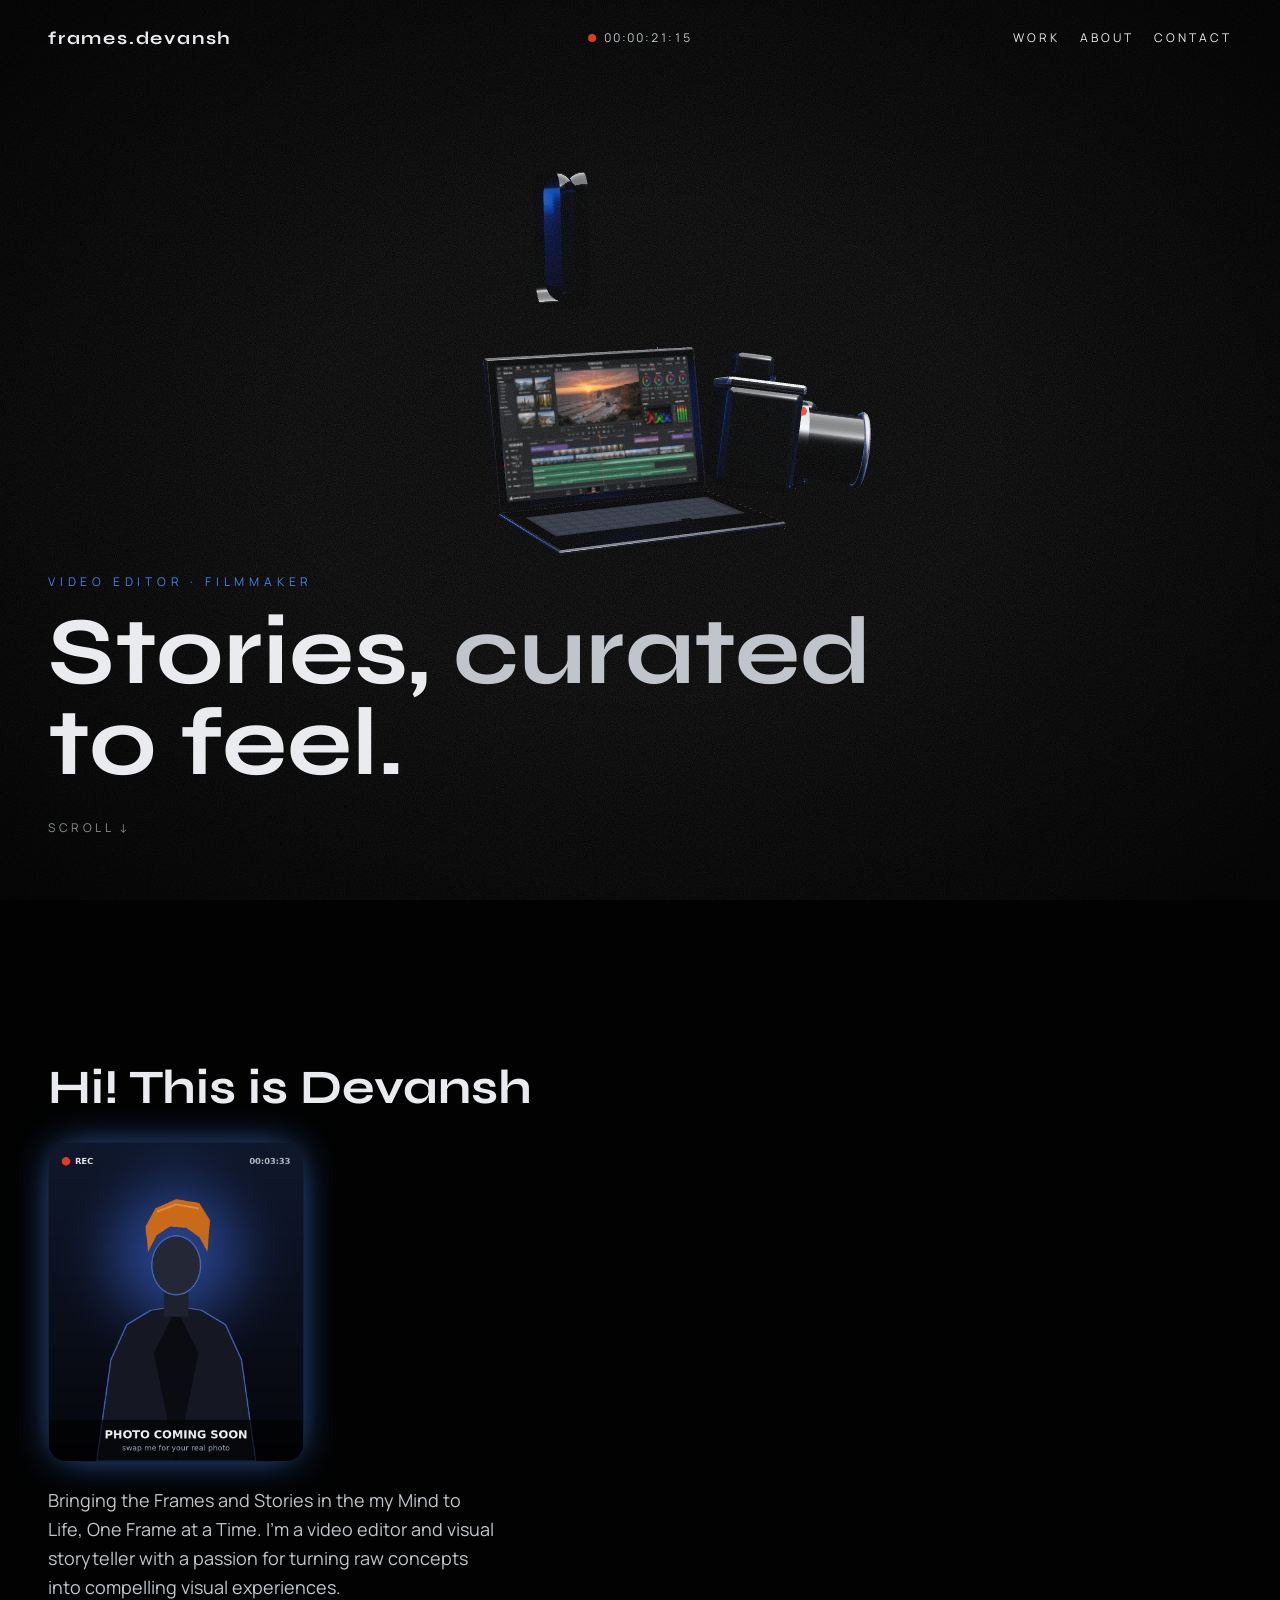
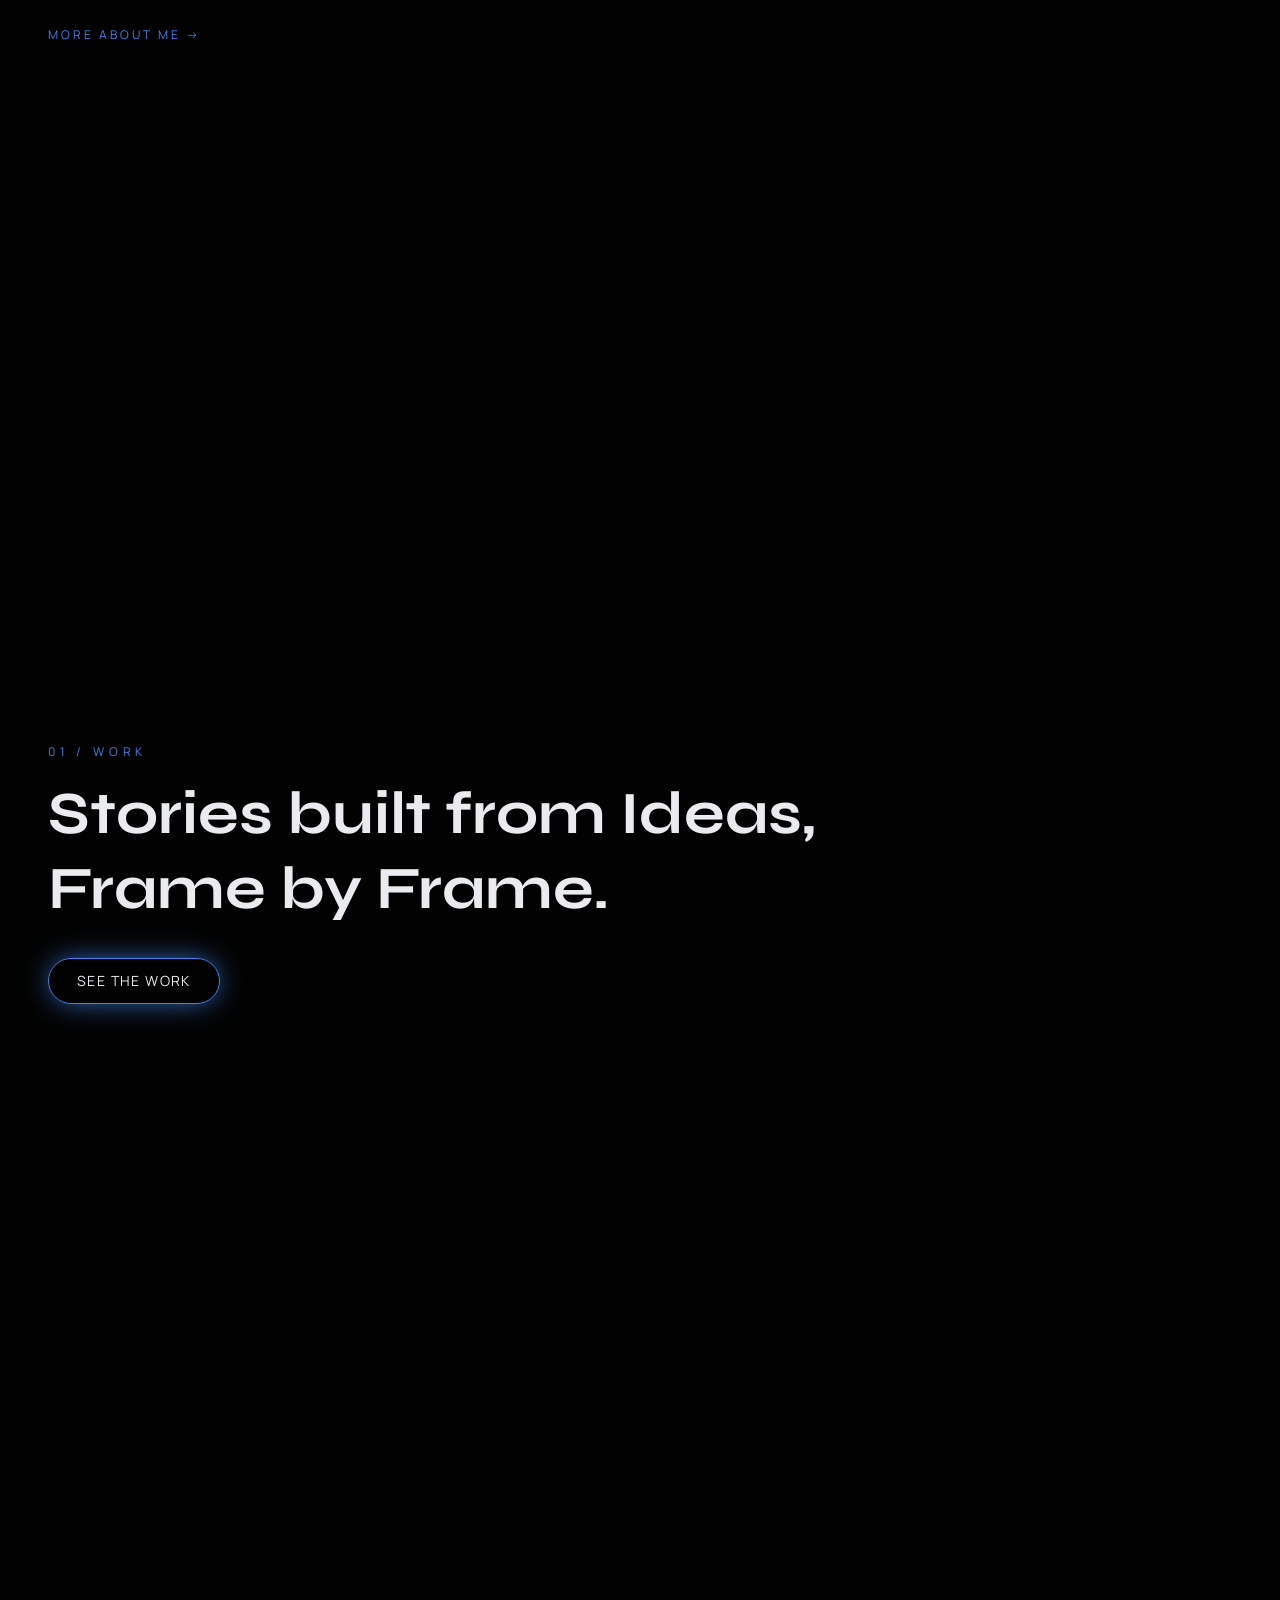
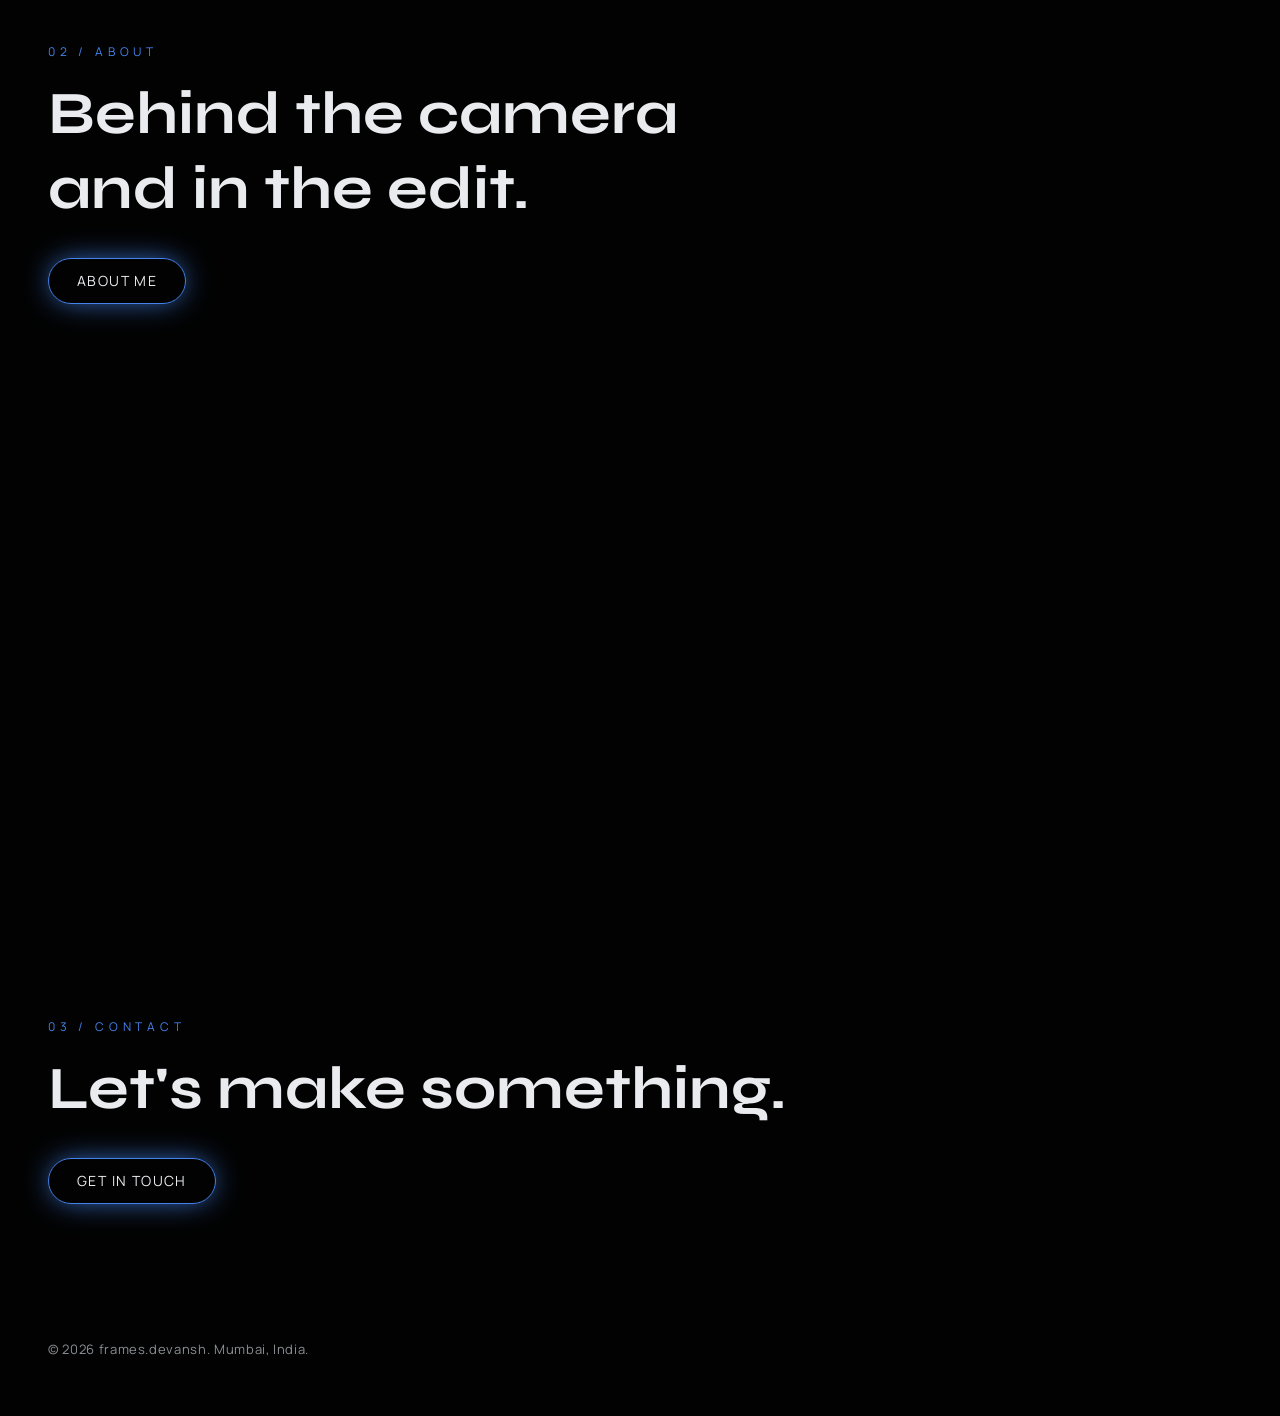
==== commit 92051b25: "Add files via upload" ====
--- a/index.html
+++ b/index.html
@@ -8,8 +8,8 @@
 <link rel="icon" type="image/png" href="./favicon.png"><link rel="apple-touch-icon" href="./favicon.png">
 <link rel="preconnect" href="https://fonts.googleapis.com">
 <link href="https://fonts.googleapis.com/css2?family=Syne:wght@600;700;800&family=Manrope:wght@400;500&display=swap" rel="stylesheet">
-  <script type="module" crossorigin src="./index-CdFGrVSp.js"></script>
-  <link rel="stylesheet" crossorigin href="./index-D-t6nSz_.css">
+  <script type="module" crossorigin src="./index-BDt3pzkg.js"></script>
+  <link rel="stylesheet" crossorigin href="./index-DjAy9SCh.css">
 </head>
-<body><div id="root"></div><script src="./landing-data.js"></script><script src="./cursor.js"></script></body>
+<body><div id="root"></div><script src="./site-data.js"></script><script src="./landing-data.js"></script><script src="./cursor.js"></script></body>
 </html>
--- a/index-DjAy9SCh.css
+++ b/index-DjAy9SCh.css
@@ -0,0 +1 @@
+@layer properties{@supports (((-webkit-hyphens:none)) and (not (margin-trim:inline))) or ((-moz-orient:inline) and (not (color:rgb(from red r g b)))){*,:before,:after,::backdrop{--tw-border-style:solid;--tw-leading:initial;--tw-tracking:initial;--tw-ordinal:initial;--tw-slashed-zero:initial;--tw-numeric-figure:initial;--tw-numeric-spacing:initial;--tw-numeric-fraction:initial;--tw-shadow:0 0 #0000;--tw-shadow-color:initial;--tw-shadow-alpha:100%;--tw-inset-shadow:0 0 #0000;--tw-inset-shadow-color:initial;--tw-inset-shadow-alpha:100%;--tw-ring-color:initial;--tw-ring-shadow:0 0 #0000;--tw-inset-ring-color:initial;--tw-inset-ring-shadow:0 0 #0000;--tw-ring-inset:initial;--tw-ring-offset-width:0px;--tw-ring-offset-color:#fff;--tw-ring-offset-shadow:0 0 #0000;--tw-translate-x:0;--tw-translate-y:0;--tw-translate-z:0}}}@layer theme{:root,:host{--font-sans:"Manrope", sans-serif;--font-mono:ui-monospace, SFMono-Regular, Menlo, Monaco, Consolas, "Liberation Mono", "Courier New", monospace;--spacing:.25rem;--container-md:28rem;--container-3xl:48rem;--container-4xl:56rem;--text-xs:.75rem;--text-xs--line-height:calc(1 / .75);--text-sm:.875rem;--text-sm--line-height:calc(1.25 / .875);--text-base:1rem;--text-base--line-height: 1.5 ;--text-lg:1.125rem;--text-lg--line-height:calc(1.75 / 1.125);--text-3xl:1.875rem;--text-3xl--line-height: 1.2 ;--text-4xl:2.25rem;--text-4xl--line-height:calc(2.5 / 2.25);--text-5xl:3rem;--text-5xl--line-height:1;--text-6xl:3.75rem;--text-6xl--line-height:1;--text-8xl:6rem;--text-8xl--line-height:1;--tracking-widest:.1em;--leading-tight:1.25;--leading-relaxed:1.625;--default-font-family:"Manrope", sans-serif;--default-mono-font-family:var(--font-mono);--color-background:var(--background);--color-foreground:var(--foreground);--color-border:var(--border);--font-display:"Syne", sans-serif}}@layer base{*,:after,:before,::backdrop{box-sizing:border-box;border:0 solid;margin:0;padding:0}::file-selector-button{box-sizing:border-box;border:0 solid;margin:0;padding:0}html,:host{-webkit-text-size-adjust:100%;tab-size:4;line-height:1.5;font-family:var(--default-font-family,-apple-system, BlinkMacSystemFont, "Segoe UI", Roboto, "Helvetica Neue", "Noto Sans", Arial, sans-serif, "Apple Color Emoji", "Segoe UI Emoji", "Segoe UI Symbol", "Noto Color Emoji");font-feature-settings:var(--default-font-feature-settings,normal);font-variation-settings:var(--default-font-variation-settings,normal);-webkit-tap-highlight-color:transparent}hr{height:0;color:inherit;border-top-width:1px}abbr:where([title]){-webkit-text-decoration:underline dotted;text-decoration:underline dotted}h1,h2,h3,h4,h5,h6{font-size:inherit;font-weight:inherit}a{color:inherit;-webkit-text-decoration:inherit;text-decoration:inherit}b,strong{font-weight:bolder}code,kbd,samp,pre{font-family:var(--default-mono-font-family,ui-monospace, SFMono-Regular, Menlo, Monaco, Consolas, "Liberation Mono", "Courier New", monospace);font-feature-settings:var(--default-mono-font-feature-settings,normal);font-variation-settings:var(--default-mono-font-variation-settings,normal);font-size:1em}small{font-size:80%}sub,sup{vertical-align:baseline;font-size:75%;line-height:0;position:relative}sub{bottom:-.25em}sup{top:-.5em}table{text-indent:0;border-color:inherit;border-collapse:collapse}:-moz-focusring:where(:not(iframe)){outline:auto}progress{vertical-align:baseline}summary{display:list-item}ol,ul,menu{list-style:none}img,svg,video,canvas,audio,iframe,embed,object{vertical-align:middle;display:block}img,video{max-width:100%;height:auto}button,input,select,optgroup,textarea{font:inherit;font-feature-settings:inherit;font-variation-settings:inherit;letter-spacing:inherit;color:inherit;opacity:1;background-color:#0000;border-radius:0}::file-selector-button{font:inherit;font-feature-settings:inherit;font-variation-settings:inherit;letter-spacing:inherit;color:inherit;opacity:1;background-color:#0000;border-radius:0}:where(select:is([multiple],[size])) optgroup{font-weight:bolder}:where(select:is([multiple],[size])) optgroup option{padding-inline-start:20px}::file-selector-button{margin-inline-end:4px}::placeholder{opacity:1}@supports (not ((-webkit-appearance:-apple-pay-button))) or (contain-intrinsic-size:1px){::placeholder{color:currentColor}@supports (color:color-mix(in lab,red,red)){::placeholder{color:color-mix(in oklab,currentcolor 50%,transparent)}}}textarea{resize:vertical}::-webkit-search-decoration{-webkit-appearance:none}::-webkit-date-and-time-value{min-height:1lh;text-align:inherit}::-webkit-datetime-edit{display:inline-flex}::-webkit-datetime-edit-fields-wrapper{padding:0}::-webkit-datetime-edit{padding-block:0}::-webkit-datetime-edit-year-field{padding-block:0}::-webkit-datetime-edit-month-field{padding-block:0}::-webkit-datetime-edit-day-field{padding-block:0}::-webkit-datetime-edit-hour-field{padding-block:0}::-webkit-datetime-edit-minute-field{padding-block:0}::-webkit-datetime-edit-second-field{padding-block:0}::-webkit-datetime-edit-millisecond-field{padding-block:0}::-webkit-datetime-edit-meridiem-field{padding-block:0}::-webkit-calendar-picker-indicator{line-height:1}:-moz-ui-invalid{box-shadow:none}button,input:where([type=button],[type=reset],[type=submit]){appearance:button}::file-selector-button{appearance:button}::-webkit-inner-spin-button{height:auto}::-webkit-outer-spin-button{height:auto}[hidden]:where(:not([hidden=until-found])){display:none!important}*{border-color:var(--color-border)}body{background-color:var(--color-background);color:var(--color-foreground)}}@layer components;@layer utilities{.pointer-events-auto{pointer-events:auto}.pointer-events-none{pointer-events:none}.visible{visibility:visible}.fixed{position:fixed}.relative{position:relative}.static{position:static}.inset-0{inset:0}.inset-x-0{inset-inline:0}.top-0{top:0}.-z-0{z-index:-0}.z-10{z-index:10}.z-50{z-index:50}.mt-5{margin-top:calc(var(--spacing) * 5)}.mt-6{margin-top:calc(var(--spacing) * 6)}.mb-3{margin-bottom:calc(var(--spacing) * 3)}.ml-auto{margin-left:auto}.block{display:block}.flex{display:flex}.inline-block{display:inline-block}.aspect-\[4\/5\]{aspect-ratio:4/5}.h-2{height:calc(var(--spacing) * 2)}.min-h-\[66svh\]{min-height:66svh}.min-h-svh{min-height:100svh}.w-2{width:calc(var(--spacing) * 2)}.w-52{width:calc(var(--spacing) * 52)}.w-fit{width:fit-content}.max-w-3xl{max-width:var(--container-3xl)}.max-w-4xl{max-width:var(--container-4xl)}.max-w-md{max-width:var(--container-md)}.basis-full{flex-basis:100%}.resize{resize:both}.flex-col{flex-direction:column}.flex-wrap{flex-wrap:wrap}.items-center{align-items:center}.items-end{align-items:flex-end}.justify-between{justify-content:space-between}.justify-center{justify-content:center}.justify-end{justify-content:flex-end}.gap-2{gap:calc(var(--spacing) * 2)}.gap-4{gap:calc(var(--spacing) * 4)}.gap-6{gap:calc(var(--spacing) * 6)}.gap-x-4{column-gap:calc(var(--spacing) * 4)}.gap-y-2\.5{row-gap:calc(var(--spacing) * 2.5)}.rounded-2xl{border-radius:calc(var(--radius) + 8px)}.rounded-full{border-radius:3.40282e38px}.border{border-style:var(--tw-border-style);border-width:1px}.border-\[oklch\(0\.5_0\.12_260\/0\.3\)\]{border-color:#3862a74d}.bg-\[\#e5382b\]{background-color:#e5382b}.bg-background{background-color:var(--background)}.object-cover{object-fit:cover}.px-6{padding-inline:calc(var(--spacing) * 6)}.px-7{padding-inline:calc(var(--spacing) * 7)}.py-3{padding-block:calc(var(--spacing) * 3)}.py-5{padding-block:calc(var(--spacing) * 5)}.py-16{padding-block:calc(var(--spacing) * 16)}.pt-10{padding-top:calc(var(--spacing) * 10)}.pb-12{padding-bottom:calc(var(--spacing) * 12)}.pb-14{padding-bottom:calc(var(--spacing) * 14)}.font-display{font-family:Syne,sans-serif}.text-3xl{font-size:var(--text-3xl);line-height:var(--tw-leading,var(--text-3xl--line-height))}.text-4xl{font-size:var(--text-4xl);line-height:var(--tw-leading,var(--text-4xl--line-height))}.text-5xl{font-size:var(--text-5xl);line-height:var(--tw-leading,var(--text-5xl--line-height))}.text-base{font-size:var(--text-base);line-height:var(--tw-leading,var(--text-base--line-height))}.text-sm{font-size:var(--text-sm);line-height:var(--tw-leading,var(--text-sm--line-height))}.text-xs{font-size:var(--text-xs);line-height:var(--tw-leading,var(--text-xs--line-height))}.text-\[11px\]{font-size:11px}.text-\[13px\]{font-size:13px}.leading-\[0\.95\]{--tw-leading:.95;line-height:.95}.leading-relaxed{--tw-leading:var(--leading-relaxed);line-height:var(--leading-relaxed)}.leading-tight{--tw-leading:var(--leading-tight);line-height:var(--leading-tight)}.tracking-\[0\.2em\]{--tw-tracking:.2em;letter-spacing:.2em}.tracking-\[0\.3em\]{--tw-tracking:.3em;letter-spacing:.3em}.tracking-\[0\.4em\]{--tw-tracking:.4em;letter-spacing:.4em}.tracking-\[0\.05em\]{--tw-tracking:.05em;letter-spacing:.05em}.tracking-\[0\.12em\]{--tw-tracking:.12em;letter-spacing:.12em}.tracking-\[0\.15em\]{--tw-tracking:.15em;letter-spacing:.15em}.tracking-\[0\.25em\]{--tw-tracking:.25em;letter-spacing:.25em}.tracking-widest{--tw-tracking:var(--tracking-widest);letter-spacing:var(--tracking-widest)}.text-foreground{color:var(--foreground)}.text-highlight{color:var(--highlight)}.text-muted-foreground{color:var(--muted-foreground)}.text-silver{color:var(--silver)}.uppercase{text-transform:uppercase}.tabular-nums{--tw-numeric-spacing:tabular-nums;font-variant-numeric:var(--tw-ordinal,) var(--tw-slashed-zero,) var(--tw-numeric-figure,) var(--tw-numeric-spacing,) var(--tw-numeric-fraction,)}.shadow-\[0_0_40px_-10px_oklch\(0\.62_0\.17_260\)\]{--tw-shadow:0 0 40px -10px var(--tw-shadow-color,oklch(62% .17 260));box-shadow:var(--tw-inset-shadow),var(--tw-inset-ring-shadow),var(--tw-ring-offset-shadow),var(--tw-ring-shadow),var(--tw-shadow)}@media(hover:hover){.hover\:text-foreground:hover{color:var(--foreground)}.hover\:text-highlight:hover{color:var(--highlight)}}@media(min-width:48rem){.md\:absolute{position:absolute}.md\:top-1\/2{top:50%}.md\:left-1\/2{left:50%}.md\:mt-8{margin-top:calc(var(--spacing) * 8)}.md\:mb-4{margin-bottom:calc(var(--spacing) * 4)}.md\:ml-0{margin-left:0}.md\:min-h-screen{min-height:100vh}.md\:w-64{width:calc(var(--spacing) * 64)}.md\:basis-auto{flex-basis:auto}.md\:-translate-x-1\/2{--tw-translate-x: -50% ;translate:var(--tw-translate-x) var(--tw-translate-y)}.md\:-translate-y-1\/2{--tw-translate-y: -50% ;translate:var(--tw-translate-x) var(--tw-translate-y)}.md\:flex-nowrap{flex-wrap:nowrap}.md\:gap-5{gap:calc(var(--spacing) * 5)}.md\:px-12{padding-inline:calc(var(--spacing) * 12)}.md\:py-6{padding-block:calc(var(--spacing) * 6)}.md\:py-24{padding-block:calc(var(--spacing) * 24)}.md\:pb-16{padding-bottom:calc(var(--spacing) * 16)}.md\:pb-24{padding-bottom:calc(var(--spacing) * 24)}.md\:text-5xl{font-size:var(--text-5xl);line-height:var(--tw-leading,var(--text-5xl--line-height))}.md\:text-6xl{font-size:var(--text-6xl);line-height:var(--tw-leading,var(--text-6xl--line-height))}.md\:text-8xl{font-size:var(--text-8xl);line-height:var(--tw-leading,var(--text-8xl--line-height))}.md\:text-lg{font-size:var(--text-lg);line-height:var(--tw-leading,var(--text-lg--line-height))}.md\:text-xs{font-size:var(--text-xs);line-height:var(--tw-leading,var(--text-xs--line-height))}.md\:tracking-\[0\.25em\]{--tw-tracking:.25em;letter-spacing:.25em}.md\:tracking-widest{--tw-tracking:var(--tracking-widest);letter-spacing:var(--tracking-widest)}}}:root{--radius:.625rem;--background:oklch(100% 0 0);--foreground:oklch(12.9% .042 264.695);--card:oklch(100% 0 0);--card-foreground:oklch(12.9% .042 264.695);--popover:oklch(100% 0 0);--popover-foreground:oklch(12.9% .042 264.695);--primary:oklch(20.8% .042 265.755);--primary-foreground:oklch(98.4% .003 247.858);--secondary:oklch(96.8% .007 247.896);--secondary-foreground:oklch(20.8% .042 265.755);--muted:oklch(96.8% .007 247.896);--muted-foreground:oklch(55.4% .046 257.417);--accent:oklch(96.8% .007 247.896);--accent-foreground:oklch(20.8% .042 265.755);--destructive:oklch(57.7% .245 27.325);--destructive-foreground:oklch(98.4% .003 247.858);--border:oklch(92.9% .013 255.508);--input:oklch(92.9% .013 255.508);--ring:oklch(70.4% .04 256.788);--chart-1:oklch(64.6% .222 41.116);--chart-2:oklch(60% .118 184.704);--chart-3:oklch(39.8% .07 227.392);--chart-4:oklch(82.8% .189 84.429);--chart-5:oklch(76.9% .188 70.08);--sidebar:oklch(98.4% .003 247.858);--sidebar-foreground:oklch(12.9% .042 264.695);--sidebar-primary:oklch(20.8% .042 265.755);--sidebar-primary-foreground:oklch(98.4% .003 247.858);--sidebar-accent:oklch(96.8% .007 247.896);--sidebar-accent-foreground:oklch(20.8% .042 265.755);--sidebar-border:oklch(92.9% .013 255.508);--sidebar-ring:oklch(70.4% .04 256.788)}.dark{--background:oklch(12.9% .042 264.695);--foreground:oklch(98.4% .003 247.858);--card:oklch(20.8% .042 265.755);--card-foreground:oklch(98.4% .003 247.858);--popover:oklch(20.8% .042 265.755);--popover-foreground:oklch(98.4% .003 247.858);--primary:oklch(92.9% .013 255.508);--primary-foreground:oklch(20.8% .042 265.755);--secondary:oklch(27.9% .041 260.031);--secondary-foreground:oklch(98.4% .003 247.858);--muted:oklch(27.9% .041 260.031);--muted-foreground:oklch(70.4% .04 256.788);--accent:oklch(27.9% .041 260.031);--accent-foreground:oklch(98.4% .003 247.858);--destructive:oklch(70.4% .191 22.216);--destructive-foreground:oklch(98.4% .003 247.858);--border:oklch(100% 0 0/.1);--input:oklch(100% 0 0/.15);--ring:oklch(55.1% .027 264.364);--chart-1:oklch(48.8% .243 264.376);--chart-2:oklch(69.6% .17 162.48);--chart-3:oklch(76.9% .188 70.08);--chart-4:oklch(62.7% .265 303.9);--chart-5:oklch(64.5% .246 16.439);--sidebar:oklch(20.8% .042 265.755);--sidebar-foreground:oklch(98.4% .003 247.858);--sidebar-primary:oklch(48.8% .243 264.376);--sidebar-primary-foreground:oklch(98.4% .003 247.858);--sidebar-accent:oklch(27.9% .041 260.031);--sidebar-accent-foreground:oklch(98.4% .003 247.858);--sidebar-border:oklch(100% 0 0/.1);--sidebar-ring:oklch(55.1% .027 264.364)}:root{--background:oklch(8% 0 0);--foreground:oklch(94% .005 250);--muted-foreground:oklch(65% .01 250);--highlight:oklch(62% .17 260);--silver:oklch(82% .01 250);--scene-silver:oklch(78% .012 250);--scene-dark:oklch(19% .008 250);--scene-blue:oklch(47% .16 264);--scene-paper:oklch(92% .003 250);--scene-ink:oklch(32% .008 250);--scene-red:oklch(63% .21 27);--scene-yellow:oklch(81% .16 83);--scene-cyan:oklch(68% .15 243);--scene-white:oklch(98% 0 0);--card:oklch(14% .01 260/.5);--border:oklch(50% .12 260/.3)}body{font-family:var(--font-sans)}.font-display{font-family:var(--font-display);font-weight:700}.grain:before{content:"";z-index:1;pointer-events:none;opacity:.14;mix-blend-mode:screen;background-image:url("data:image/svg+xml,%3Csvg xmlns='http://www.w3.org/2000/svg' width='200' height='200'%3E%3Cfilter id='n'%3E%3CfeTurbulence type='fractalNoise' baseFrequency='0.9' numOctaves='3' stitchTiles='stitch'/%3E%3CfeColorMatrix values='0 0 0 0 0.75 0 0 0 0 0.77 0 0 0 0 0.8 0 0 0 1 0'/%3E%3C/filter%3E%3Crect width='100%25' height='100%25' filter='url(%23n)'/%3E%3C/svg%3E");position:fixed;inset:0}.vignette{z-index:2;background:radial-gradient(#0000 40%,#000000b3)}.glass-card{background:var(--card);border:1px solid var(--border);-webkit-backdrop-filter:blur(12px);backdrop-filter:blur(12px);box-shadow:0 0 40px -10px var(--highlight)}.glow-btn{border:1px solid var(--highlight);color:var(--foreground);box-shadow:0 0 30px -5px var(--highlight);transition:box-shadow .3s}.glow-btn:hover{box-shadow:0 0 50px 0 var(--highlight)}@keyframes rec-blink{50%{opacity:.15}}.rec-dot{animation:1.4s step-end infinite rec-blink}@media(prefers-reduced-motion:reduce){.rec-dot{animation:none}}@property --tw-border-style{syntax:"*";inherits:false;initial-value:solid}@property --tw-leading{syntax:"*";inherits:false}@property --tw-tracking{syntax:"*";inherits:false}@property --tw-ordinal{syntax:"*";inherits:false}@property --tw-slashed-zero{syntax:"*";inherits:false}@property --tw-numeric-figure{syntax:"*";inherits:false}@property --tw-numeric-spacing{syntax:"*";inherits:false}@property --tw-numeric-fraction{syntax:"*";inherits:false}@property --tw-shadow{syntax:"*";inherits:false;initial-value:0 0 #0000}@property --tw-shadow-color{syntax:"*";inherits:false}@property --tw-shadow-alpha{syntax:"<percentage>";inherits:false;initial-value:100%}@property --tw-inset-shadow{syntax:"*";inherits:false;initial-value:0 0 #0000}@property --tw-inset-shadow-color{syntax:"*";inherits:false}@property --tw-inset-shadow-alpha{syntax:"<percentage>";inherits:false;initial-value:100%}@property --tw-ring-color{syntax:"*";inherits:false}@property --tw-ring-shadow{syntax:"*";inherits:false;initial-value:0 0 #0000}@property --tw-inset-ring-color{syntax:"*";inherits:false}@property --tw-inset-ring-shadow{syntax:"*";inherits:false;initial-value:0 0 #0000}@property --tw-ring-inset{syntax:"*";inherits:false}@property --tw-ring-offset-width{syntax:"<length>";inherits:false;initial-value:0}@property --tw-ring-offset-color{syntax:"*";inherits:false;initial-value:#fff}@property --tw-ring-offset-shadow{syntax:"*";inherits:false;initial-value:0 0 #0000}@property --tw-translate-x{syntax:"*";inherits:false;initial-value:0}@property --tw-translate-y{syntax:"*";inherits:false;initial-value:0}@property --tw-translate-z{syntax:"*";inherits:false;initial-value:0}
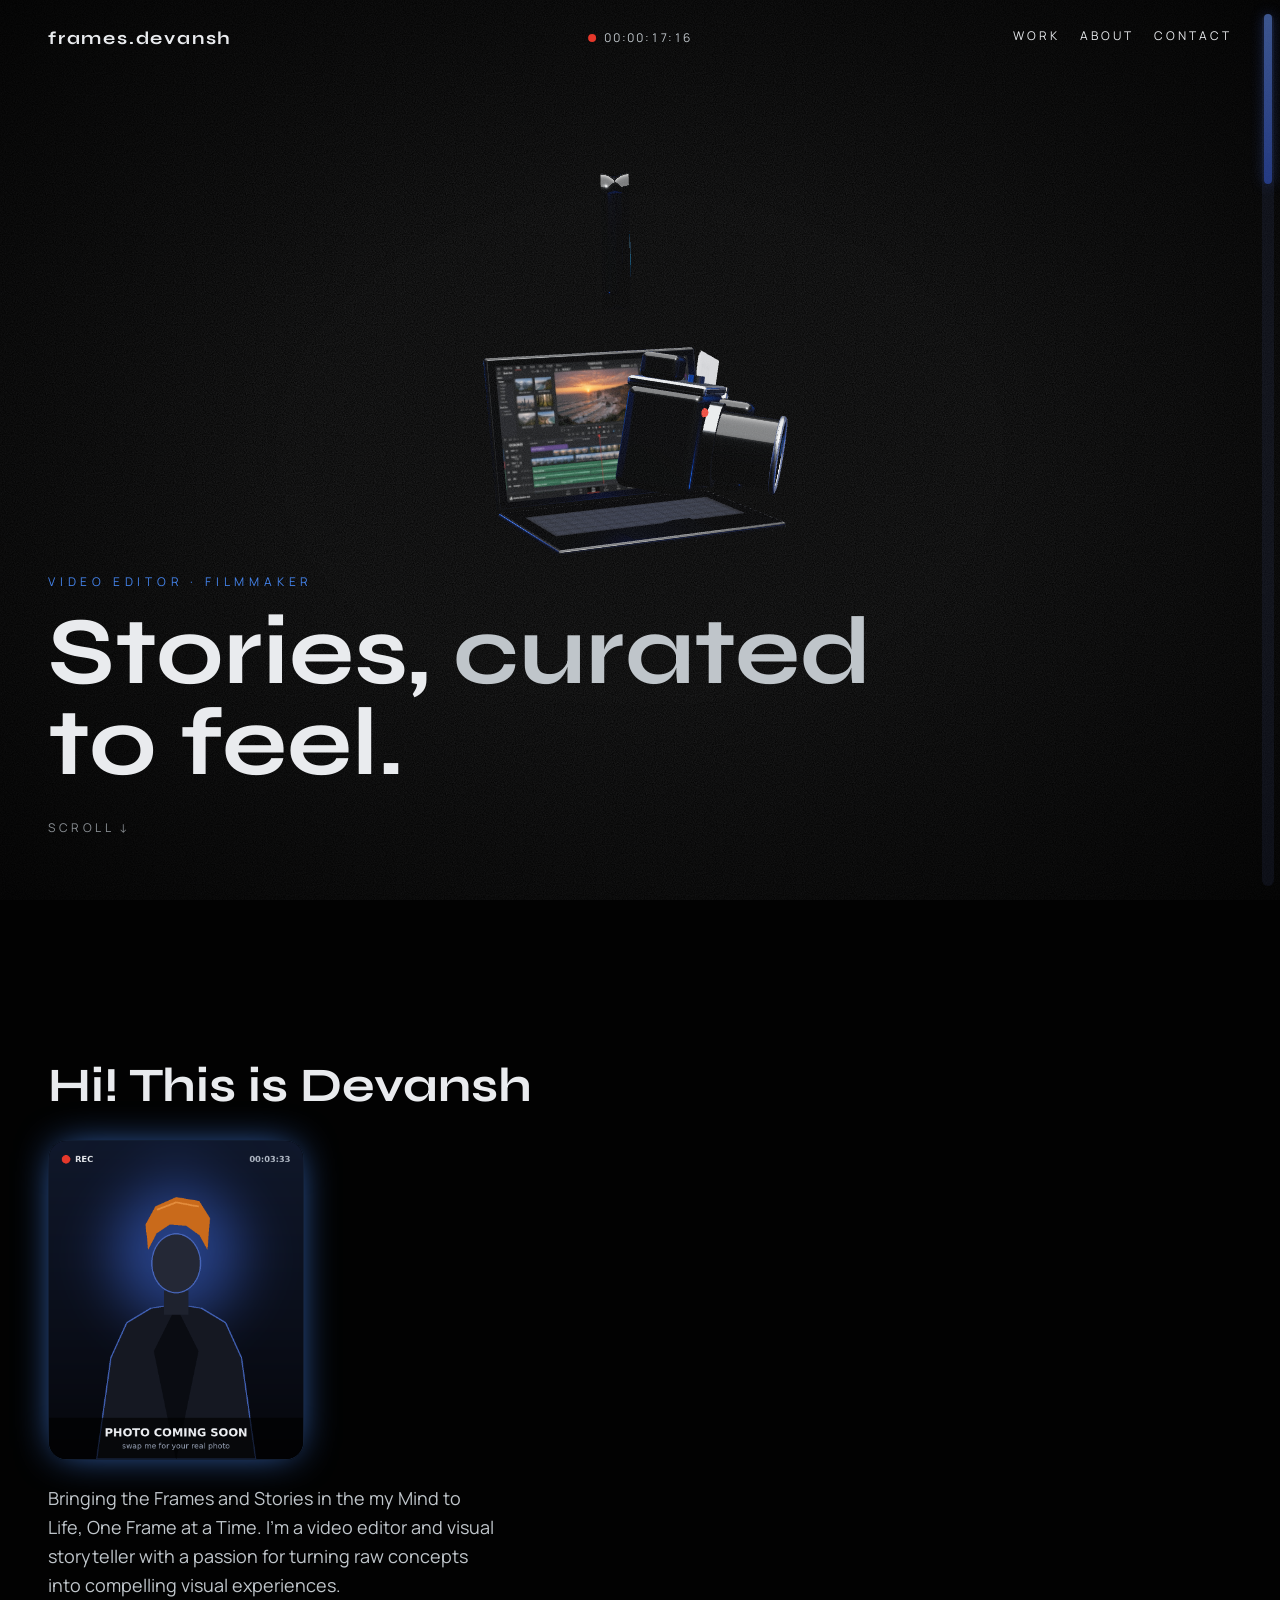
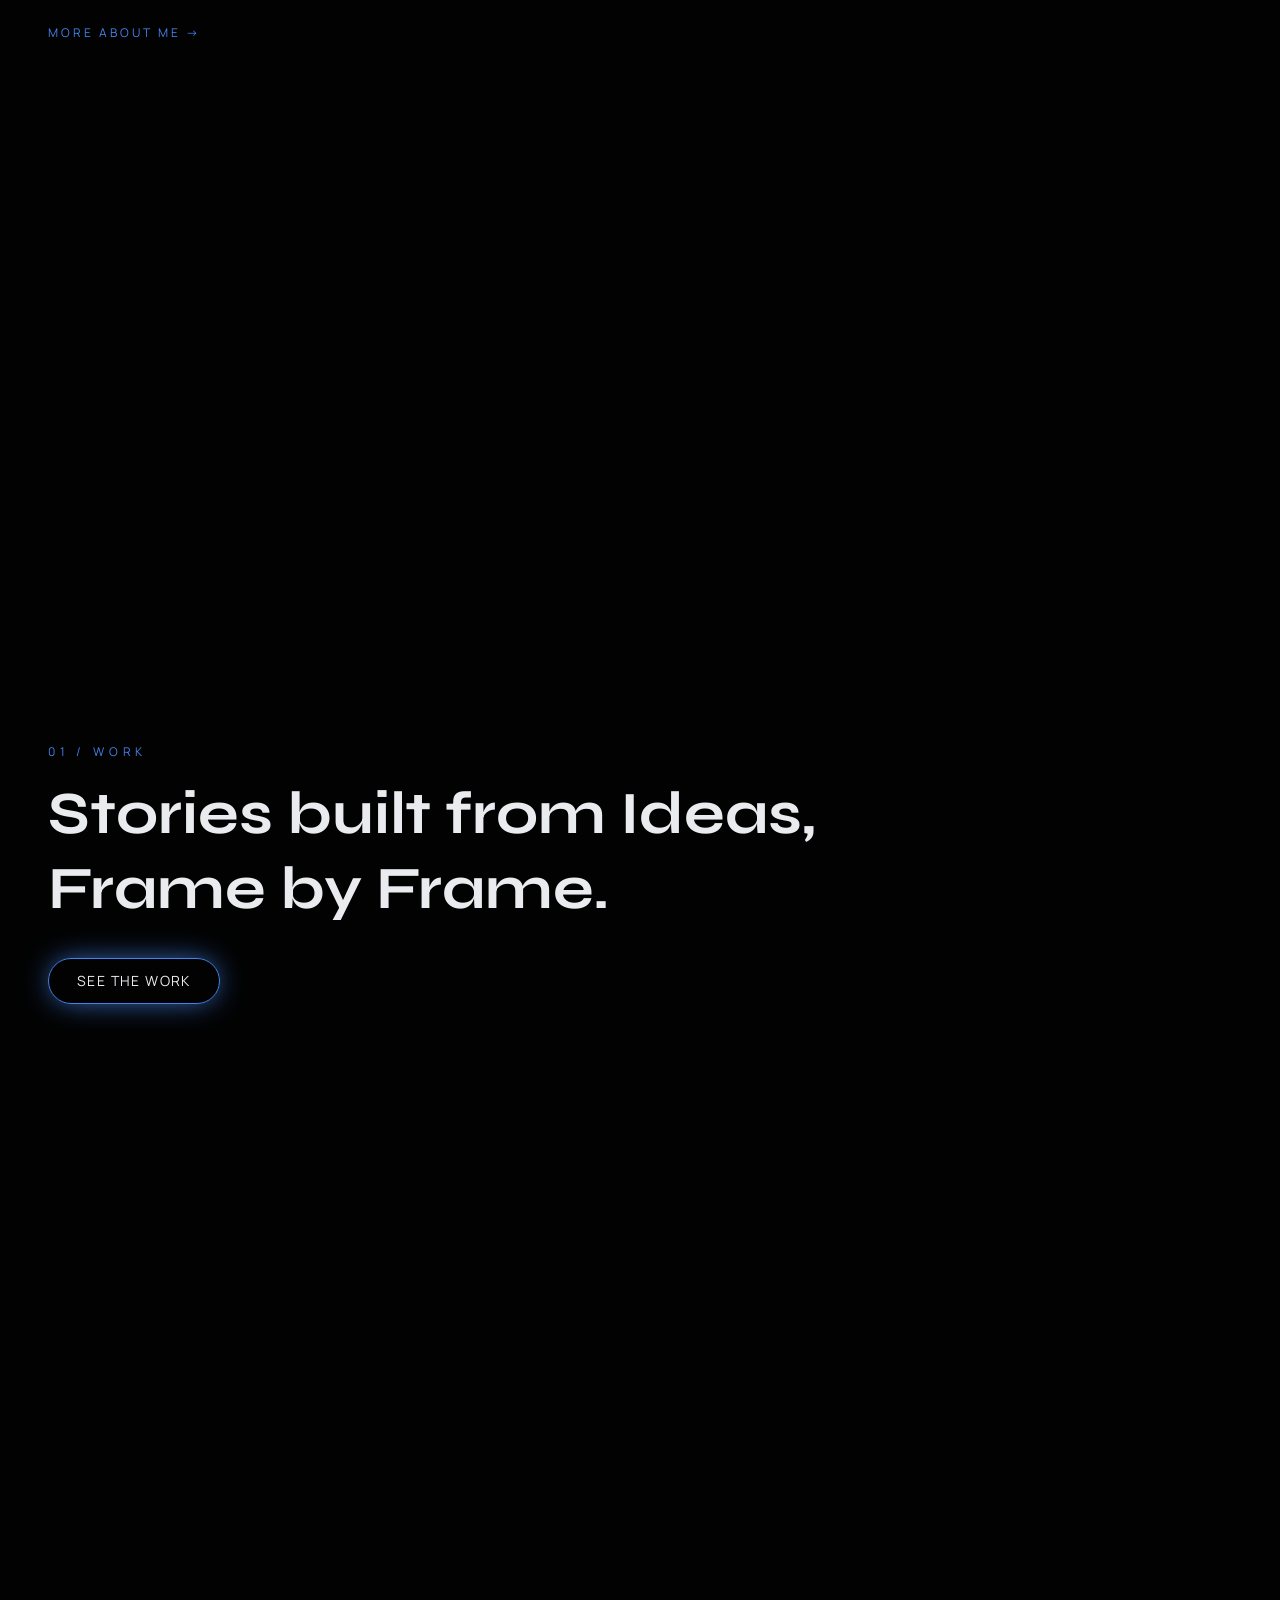
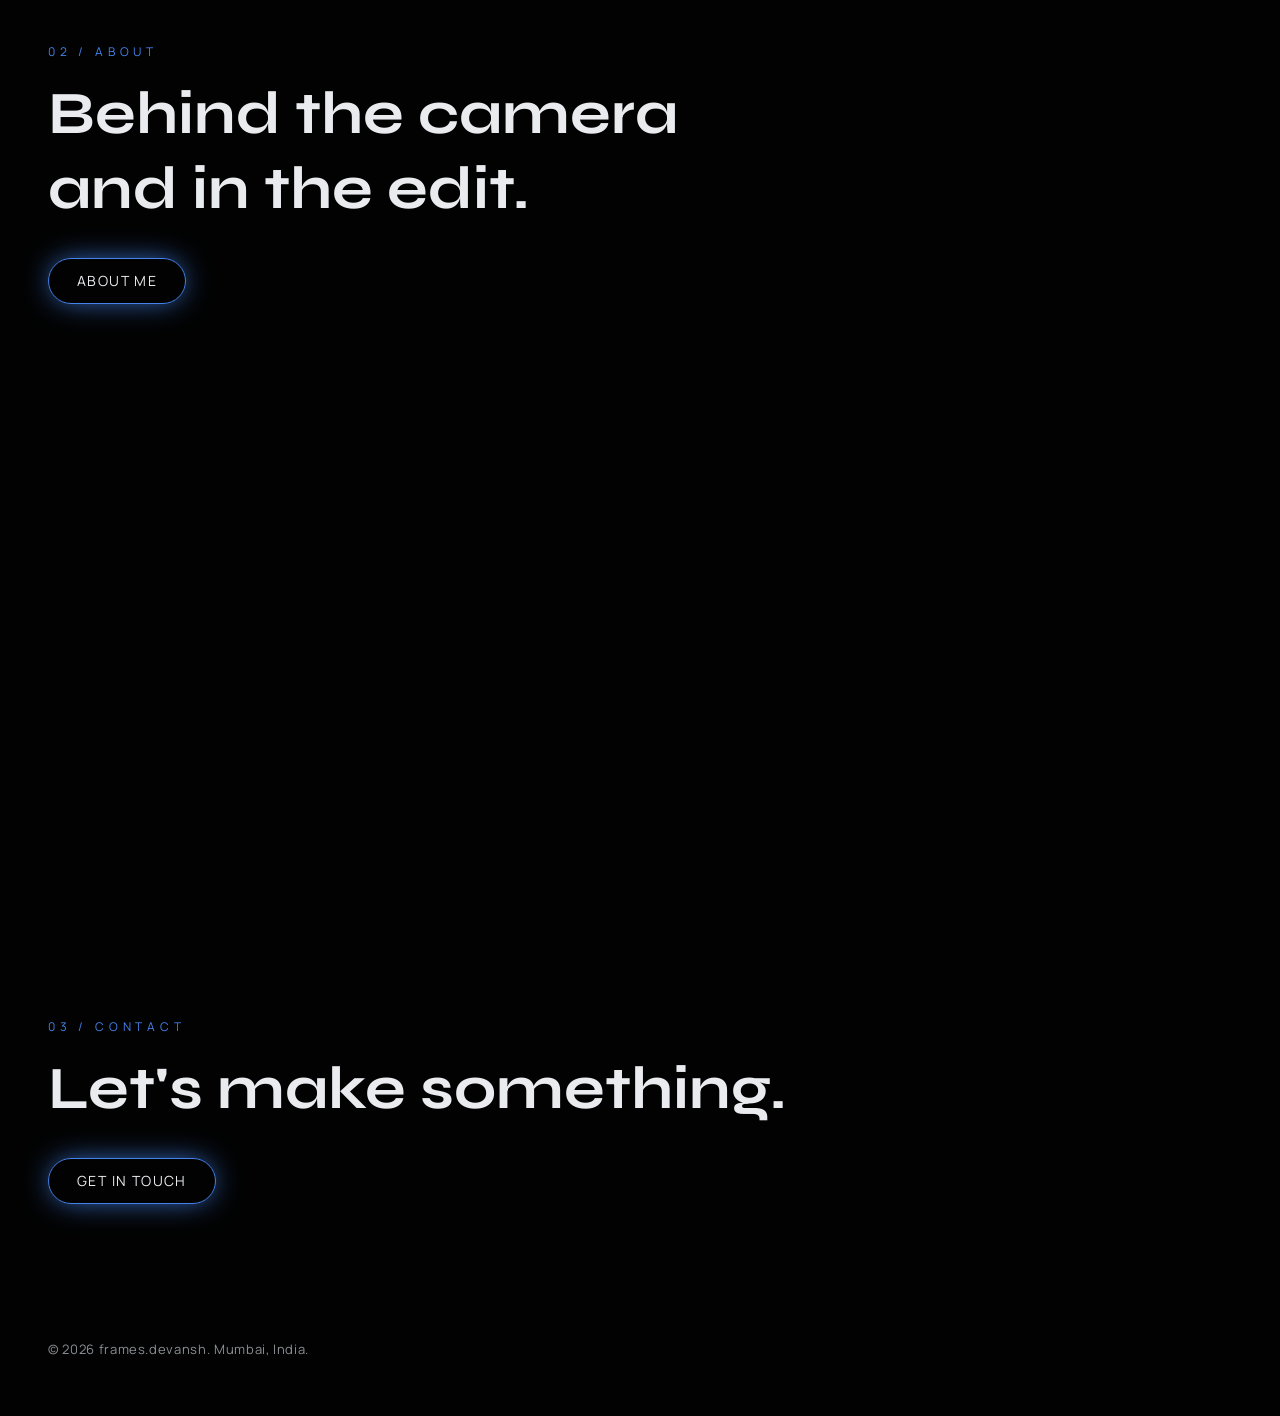
==== commit f12b2790: "Add files via upload" ====
--- a/index.html
+++ b/index.html
@@ -8,8 +8,8 @@
 <link rel="icon" type="image/png" href="./favicon.png"><link rel="apple-touch-icon" href="./favicon.png">
 <link rel="preconnect" href="https://fonts.googleapis.com">
 <link href="https://fonts.googleapis.com/css2?family=Syne:wght@600;700;800&family=Manrope:wght@400;500&display=swap" rel="stylesheet">
-  <script type="module" crossorigin src="./index-BDt3pzkg.js"></script>
-  <link rel="stylesheet" crossorigin href="./index-DjAy9SCh.css">
+  <script type="module" crossorigin src="./index-ByuDpE7T.js"></script>
+  <link rel="stylesheet" crossorigin href="./index-DqMJQUFO.css">
 </head>
-<body><div id="root"></div><script src="./site-data.js"></script><script src="./landing-data.js"></script><script src="./cursor.js"></script></body>
+<body><div id="root"></div><script src="./site-data.js"></script><script src="./landing-data.js"></script><script src="./cursor.js"></script><script src="./scrollbar.js"></script></body>
 </html>
--- a/index-DqMJQUFO.css
+++ b/index-DqMJQUFO.css
@@ -0,0 +1 @@
+@layer properties{@supports (((-webkit-hyphens:none)) and (not (margin-trim:inline))) or ((-moz-orient:inline) and (not (color:rgb(from red r g b)))){*,:before,:after,::backdrop{--tw-border-style:solid;--tw-leading:initial;--tw-tracking:initial;--tw-ordinal:initial;--tw-slashed-zero:initial;--tw-numeric-figure:initial;--tw-numeric-spacing:initial;--tw-numeric-fraction:initial;--tw-shadow:0 0 #0000;--tw-shadow-color:initial;--tw-shadow-alpha:100%;--tw-inset-shadow:0 0 #0000;--tw-inset-shadow-color:initial;--tw-inset-shadow-alpha:100%;--tw-ring-color:initial;--tw-ring-shadow:0 0 #0000;--tw-inset-ring-color:initial;--tw-inset-ring-shadow:0 0 #0000;--tw-ring-inset:initial;--tw-ring-offset-width:0px;--tw-ring-offset-color:#fff;--tw-ring-offset-shadow:0 0 #0000;--tw-translate-x:0;--tw-translate-y:0;--tw-translate-z:0}}}@layer theme{:root,:host{--font-sans:"Manrope", sans-serif;--font-mono:ui-monospace, SFMono-Regular, Menlo, Monaco, Consolas, "Liberation Mono", "Courier New", monospace;--spacing:.25rem;--container-md:28rem;--container-3xl:48rem;--container-4xl:56rem;--text-xs:.75rem;--text-xs--line-height:calc(1 / .75);--text-sm:.875rem;--text-sm--line-height:calc(1.25 / .875);--text-base:1rem;--text-base--line-height: 1.5 ;--text-lg:1.125rem;--text-lg--line-height:calc(1.75 / 1.125);--text-3xl:1.875rem;--text-3xl--line-height: 1.2 ;--text-4xl:2.25rem;--text-4xl--line-height:calc(2.5 / 2.25);--text-5xl:3rem;--text-5xl--line-height:1;--text-6xl:3.75rem;--text-6xl--line-height:1;--text-8xl:6rem;--text-8xl--line-height:1;--tracking-widest:.1em;--leading-tight:1.25;--leading-relaxed:1.625;--default-font-family:"Manrope", sans-serif;--default-mono-font-family:var(--font-mono);--color-background:var(--background);--color-foreground:var(--foreground);--color-border:var(--border);--font-display:"Syne", sans-serif}}@layer base{*,:after,:before,::backdrop{box-sizing:border-box;border:0 solid;margin:0;padding:0}::file-selector-button{box-sizing:border-box;border:0 solid;margin:0;padding:0}html,:host{-webkit-text-size-adjust:100%;tab-size:4;line-height:1.5;font-family:var(--default-font-family,-apple-system, BlinkMacSystemFont, "Segoe UI", Roboto, "Helvetica Neue", "Noto Sans", Arial, sans-serif, "Apple Color Emoji", "Segoe UI Emoji", "Segoe UI Symbol", "Noto Color Emoji");font-feature-settings:var(--default-font-feature-settings,normal);font-variation-settings:var(--default-font-variation-settings,normal);-webkit-tap-highlight-color:transparent}hr{height:0;color:inherit;border-top-width:1px}abbr:where([title]){-webkit-text-decoration:underline dotted;text-decoration:underline dotted}h1,h2,h3,h4,h5,h6{font-size:inherit;font-weight:inherit}a{color:inherit;-webkit-text-decoration:inherit;text-decoration:inherit}b,strong{font-weight:bolder}code,kbd,samp,pre{font-family:var(--default-mono-font-family,ui-monospace, SFMono-Regular, Menlo, Monaco, Consolas, "Liberation Mono", "Courier New", monospace);font-feature-settings:var(--default-mono-font-feature-settings,normal);font-variation-settings:var(--default-mono-font-variation-settings,normal);font-size:1em}small{font-size:80%}sub,sup{vertical-align:baseline;font-size:75%;line-height:0;position:relative}sub{bottom:-.25em}sup{top:-.5em}table{text-indent:0;border-color:inherit;border-collapse:collapse}:-moz-focusring:where(:not(iframe)){outline:auto}progress{vertical-align:baseline}summary{display:list-item}ol,ul,menu{list-style:none}img,svg,video,canvas,audio,iframe,embed,object{vertical-align:middle;display:block}img,video{max-width:100%;height:auto}button,input,select,optgroup,textarea{font:inherit;font-feature-settings:inherit;font-variation-settings:inherit;letter-spacing:inherit;color:inherit;opacity:1;background-color:#0000;border-radius:0}::file-selector-button{font:inherit;font-feature-settings:inherit;font-variation-settings:inherit;letter-spacing:inherit;color:inherit;opacity:1;background-color:#0000;border-radius:0}:where(select:is([multiple],[size])) optgroup{font-weight:bolder}:where(select:is([multiple],[size])) optgroup option{padding-inline-start:20px}::file-selector-button{margin-inline-end:4px}::placeholder{opacity:1}@supports (not ((-webkit-appearance:-apple-pay-button))) or (contain-intrinsic-size:1px){::placeholder{color:currentColor}@supports (color:color-mix(in lab,red,red)){::placeholder{color:color-mix(in oklab,currentcolor 50%,transparent)}}}textarea{resize:vertical}::-webkit-search-decoration{-webkit-appearance:none}::-webkit-date-and-time-value{min-height:1lh;text-align:inherit}::-webkit-datetime-edit{display:inline-flex}::-webkit-datetime-edit-fields-wrapper{padding:0}::-webkit-datetime-edit{padding-block:0}::-webkit-datetime-edit-year-field{padding-block:0}::-webkit-datetime-edit-month-field{padding-block:0}::-webkit-datetime-edit-day-field{padding-block:0}::-webkit-datetime-edit-hour-field{padding-block:0}::-webkit-datetime-edit-minute-field{padding-block:0}::-webkit-datetime-edit-second-field{padding-block:0}::-webkit-datetime-edit-millisecond-field{padding-block:0}::-webkit-datetime-edit-meridiem-field{padding-block:0}::-webkit-calendar-picker-indicator{line-height:1}:-moz-ui-invalid{box-shadow:none}button,input:where([type=button],[type=reset],[type=submit]){appearance:button}::file-selector-button{appearance:button}::-webkit-inner-spin-button{height:auto}::-webkit-outer-spin-button{height:auto}[hidden]:where(:not([hidden=until-found])){display:none!important}*{border-color:var(--color-border)}body{background-color:var(--color-background);color:var(--color-foreground)}}@layer components;@layer utilities{.pointer-events-auto{pointer-events:auto}.pointer-events-none{pointer-events:none}.visible{visibility:visible}.fixed{position:fixed}.relative{position:relative}.static{position:static}.inset-0{inset:0}.inset-x-0{inset-inline:0}.top-0{top:0}.-z-0{z-index:-0}.z-10{z-index:10}.z-50{z-index:50}.mt-5{margin-top:calc(var(--spacing) * 5)}.mt-6{margin-top:calc(var(--spacing) * 6)}.mb-3{margin-bottom:calc(var(--spacing) * 3)}.ml-auto{margin-left:auto}.block{display:block}.flex{display:flex}.inline-block{display:inline-block}.aspect-\[4\/5\]{aspect-ratio:4/5}.h-2{height:calc(var(--spacing) * 2)}.min-h-\[66svh\]{min-height:66svh}.min-h-svh{min-height:100svh}.w-2{width:calc(var(--spacing) * 2)}.w-52{width:calc(var(--spacing) * 52)}.w-fit{width:fit-content}.max-w-3xl{max-width:var(--container-3xl)}.max-w-4xl{max-width:var(--container-4xl)}.max-w-md{max-width:var(--container-md)}.basis-full{flex-basis:100%}.resize{resize:both}.flex-col{flex-direction:column}.flex-wrap{flex-wrap:wrap}.items-center{align-items:center}.items-end{align-items:flex-end}.justify-between{justify-content:space-between}.justify-center{justify-content:center}.justify-end{justify-content:flex-end}.gap-2{gap:calc(var(--spacing) * 2)}.gap-4{gap:calc(var(--spacing) * 4)}.gap-6{gap:calc(var(--spacing) * 6)}.gap-x-4{column-gap:calc(var(--spacing) * 4)}.gap-y-2\.5{row-gap:calc(var(--spacing) * 2.5)}.rounded-2xl{border-radius:calc(var(--radius) + 8px)}.rounded-full{border-radius:3.40282e38px}.border{border-style:var(--tw-border-style);border-width:1px}.border-\[oklch\(0\.5_0\.12_260\/0\.3\)\]{border-color:#3862a74d}.bg-\[\#e5382b\]{background-color:#e5382b}.bg-background{background-color:var(--background)}.object-cover{object-fit:cover}.px-6{padding-inline:calc(var(--spacing) * 6)}.px-7{padding-inline:calc(var(--spacing) * 7)}.py-3{padding-block:calc(var(--spacing) * 3)}.py-5{padding-block:calc(var(--spacing) * 5)}.py-16{padding-block:calc(var(--spacing) * 16)}.pt-10{padding-top:calc(var(--spacing) * 10)}.pb-12{padding-bottom:calc(var(--spacing) * 12)}.pb-14{padding-bottom:calc(var(--spacing) * 14)}.font-display{font-family:Syne,sans-serif}.text-3xl{font-size:var(--text-3xl);line-height:var(--tw-leading,var(--text-3xl--line-height))}.text-4xl{font-size:var(--text-4xl);line-height:var(--tw-leading,var(--text-4xl--line-height))}.text-5xl{font-size:var(--text-5xl);line-height:var(--tw-leading,var(--text-5xl--line-height))}.text-base{font-size:var(--text-base);line-height:var(--tw-leading,var(--text-base--line-height))}.text-sm{font-size:var(--text-sm);line-height:var(--tw-leading,var(--text-sm--line-height))}.text-xs{font-size:var(--text-xs);line-height:var(--tw-leading,var(--text-xs--line-height))}.text-\[11px\]{font-size:11px}.text-\[13px\]{font-size:13px}.leading-\[0\.95\]{--tw-leading:.95;line-height:.95}.leading-relaxed{--tw-leading:var(--leading-relaxed);line-height:var(--leading-relaxed)}.leading-tight{--tw-leading:var(--leading-tight);line-height:var(--leading-tight)}.tracking-\[0\.2em\]{--tw-tracking:.2em;letter-spacing:.2em}.tracking-\[0\.3em\]{--tw-tracking:.3em;letter-spacing:.3em}.tracking-\[0\.4em\]{--tw-tracking:.4em;letter-spacing:.4em}.tracking-\[0\.05em\]{--tw-tracking:.05em;letter-spacing:.05em}.tracking-\[0\.12em\]{--tw-tracking:.12em;letter-spacing:.12em}.tracking-\[0\.15em\]{--tw-tracking:.15em;letter-spacing:.15em}.tracking-\[0\.25em\]{--tw-tracking:.25em;letter-spacing:.25em}.tracking-widest{--tw-tracking:var(--tracking-widest);letter-spacing:var(--tracking-widest)}.text-foreground{color:var(--foreground)}.text-highlight{color:var(--highlight)}.text-muted-foreground{color:var(--muted-foreground)}.text-silver{color:var(--silver)}.uppercase{text-transform:uppercase}.tabular-nums{--tw-numeric-spacing:tabular-nums;font-variant-numeric:var(--tw-ordinal,) var(--tw-slashed-zero,) var(--tw-numeric-figure,) var(--tw-numeric-spacing,) var(--tw-numeric-fraction,)}.shadow-\[0_0_40px_-10px_oklch\(0\.62_0\.17_260\)\]{--tw-shadow:0 0 40px -10px var(--tw-shadow-color,oklch(62% .17 260));box-shadow:var(--tw-inset-shadow),var(--tw-inset-ring-shadow),var(--tw-ring-offset-shadow),var(--tw-ring-shadow),var(--tw-shadow)}@media(hover:hover){.hover\:text-foreground:hover{color:var(--foreground)}.hover\:text-highlight:hover{color:var(--highlight)}}@media(min-width:48rem){.md\:absolute{position:absolute}.md\:top-1\/2{top:50%}.md\:left-1\/2{left:50%}.md\:mt-8{margin-top:calc(var(--spacing) * 8)}.md\:mb-4{margin-bottom:calc(var(--spacing) * 4)}.md\:ml-0{margin-left:0}.md\:min-h-screen{min-height:100vh}.md\:w-64{width:calc(var(--spacing) * 64)}.md\:basis-auto{flex-basis:auto}.md\:-translate-x-1\/2{--tw-translate-x: -50% ;translate:var(--tw-translate-x) var(--tw-translate-y)}.md\:-translate-y-1\/2{--tw-translate-y: -50% ;translate:var(--tw-translate-x) var(--tw-translate-y)}.md\:flex-nowrap{flex-wrap:nowrap}.md\:gap-5{gap:calc(var(--spacing) * 5)}.md\:px-12{padding-inline:calc(var(--spacing) * 12)}.md\:py-6{padding-block:calc(var(--spacing) * 6)}.md\:py-24{padding-block:calc(var(--spacing) * 24)}.md\:pb-16{padding-bottom:calc(var(--spacing) * 16)}.md\:pb-24{padding-bottom:calc(var(--spacing) * 24)}.md\:text-5xl{font-size:var(--text-5xl);line-height:var(--tw-leading,var(--text-5xl--line-height))}.md\:text-6xl{font-size:var(--text-6xl);line-height:var(--tw-leading,var(--text-6xl--line-height))}.md\:text-8xl{font-size:var(--text-8xl);line-height:var(--tw-leading,var(--text-8xl--line-height))}.md\:text-lg{font-size:var(--text-lg);line-height:var(--tw-leading,var(--text-lg--line-height))}.md\:text-xs{font-size:var(--text-xs);line-height:var(--tw-leading,var(--text-xs--line-height))}.md\:tracking-\[0\.25em\]{--tw-tracking:.25em;letter-spacing:.25em}.md\:tracking-widest{--tw-tracking:var(--tracking-widest);letter-spacing:var(--tracking-widest)}}}:root{--radius:.625rem;--background:oklch(100% 0 0);--foreground:oklch(12.9% .042 264.695);--card:oklch(100% 0 0);--card-foreground:oklch(12.9% .042 264.695);--popover:oklch(100% 0 0);--popover-foreground:oklch(12.9% .042 264.695);--primary:oklch(20.8% .042 265.755);--primary-foreground:oklch(98.4% .003 247.858);--secondary:oklch(96.8% .007 247.896);--secondary-foreground:oklch(20.8% .042 265.755);--muted:oklch(96.8% .007 247.896);--muted-foreground:oklch(55.4% .046 257.417);--accent:oklch(96.8% .007 247.896);--accent-foreground:oklch(20.8% .042 265.755);--destructive:oklch(57.7% .245 27.325);--destructive-foreground:oklch(98.4% .003 247.858);--border:oklch(92.9% .013 255.508);--input:oklch(92.9% .013 255.508);--ring:oklch(70.4% .04 256.788);--chart-1:oklch(64.6% .222 41.116);--chart-2:oklch(60% .118 184.704);--chart-3:oklch(39.8% .07 227.392);--chart-4:oklch(82.8% .189 84.429);--chart-5:oklch(76.9% .188 70.08);--sidebar:oklch(98.4% .003 247.858);--sidebar-foreground:oklch(12.9% .042 264.695);--sidebar-primary:oklch(20.8% .042 265.755);--sidebar-primary-foreground:oklch(98.4% .003 247.858);--sidebar-accent:oklch(96.8% .007 247.896);--sidebar-accent-foreground:oklch(20.8% .042 265.755);--sidebar-border:oklch(92.9% .013 255.508);--sidebar-ring:oklch(70.4% .04 256.788)}.dark{--background:oklch(12.9% .042 264.695);--foreground:oklch(98.4% .003 247.858);--card:oklch(20.8% .042 265.755);--card-foreground:oklch(98.4% .003 247.858);--popover:oklch(20.8% .042 265.755);--popover-foreground:oklch(98.4% .003 247.858);--primary:oklch(92.9% .013 255.508);--primary-foreground:oklch(20.8% .042 265.755);--secondary:oklch(27.9% .041 260.031);--secondary-foreground:oklch(98.4% .003 247.858);--muted:oklch(27.9% .041 260.031);--muted-foreground:oklch(70.4% .04 256.788);--accent:oklch(27.9% .041 260.031);--accent-foreground:oklch(98.4% .003 247.858);--destructive:oklch(70.4% .191 22.216);--destructive-foreground:oklch(98.4% .003 247.858);--border:oklch(100% 0 0/.1);--input:oklch(100% 0 0/.15);--ring:oklch(55.1% .027 264.364);--chart-1:oklch(48.8% .243 264.376);--chart-2:oklch(69.6% .17 162.48);--chart-3:oklch(76.9% .188 70.08);--chart-4:oklch(62.7% .265 303.9);--chart-5:oklch(64.5% .246 16.439);--sidebar:oklch(20.8% .042 265.755);--sidebar-foreground:oklch(98.4% .003 247.858);--sidebar-primary:oklch(48.8% .243 264.376);--sidebar-primary-foreground:oklch(98.4% .003 247.858);--sidebar-accent:oklch(27.9% .041 260.031);--sidebar-accent-foreground:oklch(98.4% .003 247.858);--sidebar-border:oklch(100% 0 0/.1);--sidebar-ring:oklch(55.1% .027 264.364)}:root{--background:oklch(8% 0 0);--foreground:oklch(94% .005 250);--muted-foreground:oklch(65% .01 250);--highlight:oklch(62% .17 260);--silver:oklch(82% .01 250);--scene-silver:oklch(78% .012 250);--scene-dark:oklch(19% .008 250);--scene-blue:oklch(47% .16 264);--scene-paper:oklch(92% .003 250);--scene-ink:oklch(32% .008 250);--scene-red:oklch(63% .21 27);--scene-yellow:oklch(81% .16 83);--scene-cyan:oklch(68% .15 243);--scene-white:oklch(98% 0 0);--card:oklch(14% .01 260/.5);--border:oklch(50% .12 260/.3)}body{font-family:var(--font-sans)}.font-display{font-family:var(--font-display);font-weight:700}.grain:before{content:"";z-index:1;pointer-events:none;opacity:.14;mix-blend-mode:screen;background-image:url("data:image/svg+xml,%3Csvg xmlns='http://www.w3.org/2000/svg' width='200' height='200'%3E%3Cfilter id='n'%3E%3CfeTurbulence type='fractalNoise' baseFrequency='0.9' numOctaves='3' stitchTiles='stitch'/%3E%3CfeColorMatrix values='0 0 0 0 0.75 0 0 0 0 0.77 0 0 0 0 0.8 0 0 0 1 0'/%3E%3C/filter%3E%3Crect width='100%25' height='100%25' filter='url(%23n)'/%3E%3C/svg%3E");position:fixed;inset:0}.vignette{z-index:2;background:radial-gradient(#0000 40%,#000000b3)}.glass-card{background:var(--card);border:1px solid var(--border);-webkit-backdrop-filter:blur(12px);backdrop-filter:blur(12px);box-shadow:0 0 40px -10px var(--highlight)}.glow-btn{border:1px solid var(--highlight);color:var(--foreground);box-shadow:0 0 30px -5px var(--highlight);transition:box-shadow .3s}.glow-btn:hover{box-shadow:0 0 50px 0 var(--highlight)}@keyframes rec-blink{50%{opacity:.15}}.rec-dot{animation:1.4s step-end infinite rec-blink}@media(prefers-reduced-motion:reduce){.rec-dot{animation:none}}.ul-link{background:linear-gradient(currentColor,currentColor) 0 100%/0 1px no-repeat;padding-bottom:4px;transition:background-size .35s,color .2s}.ul-link:hover,.ul-link:focus-visible,.ul-link[aria-current]{background-size:100% 1px}.glow-btn{position:relative}.glow-btn:after{content:"";transform-origin:0;background:currentColor;height:1px;transition:transform .35s;position:absolute;bottom:10px;left:28px;right:28px;transform:scaleX(0)}.glow-btn:hover:after,.glow-btn:focus-visible:after{transform:scaleX(1)}@media(prefers-reduced-motion:reduce){.ul-link,.glow-btn:after{transition:none}}@property --tw-border-style{syntax:"*";inherits:false;initial-value:solid}@property --tw-leading{syntax:"*";inherits:false}@property --tw-tracking{syntax:"*";inherits:false}@property --tw-ordinal{syntax:"*";inherits:false}@property --tw-slashed-zero{syntax:"*";inherits:false}@property --tw-numeric-figure{syntax:"*";inherits:false}@property --tw-numeric-spacing{syntax:"*";inherits:false}@property --tw-numeric-fraction{syntax:"*";inherits:false}@property --tw-shadow{syntax:"*";inherits:false;initial-value:0 0 #0000}@property --tw-shadow-color{syntax:"*";inherits:false}@property --tw-shadow-alpha{syntax:"<percentage>";inherits:false;initial-value:100%}@property --tw-inset-shadow{syntax:"*";inherits:false;initial-value:0 0 #0000}@property --tw-inset-shadow-color{syntax:"*";inherits:false}@property --tw-inset-shadow-alpha{syntax:"<percentage>";inherits:false;initial-value:100%}@property --tw-ring-color{syntax:"*";inherits:false}@property --tw-ring-shadow{syntax:"*";inherits:false;initial-value:0 0 #0000}@property --tw-inset-ring-color{syntax:"*";inherits:false}@property --tw-inset-ring-shadow{syntax:"*";inherits:false;initial-value:0 0 #0000}@property --tw-ring-inset{syntax:"*";inherits:false}@property --tw-ring-offset-width{syntax:"<length>";inherits:false;initial-value:0}@property --tw-ring-offset-color{syntax:"*";inherits:false;initial-value:#fff}@property --tw-ring-offset-shadow{syntax:"*";inherits:false;initial-value:0 0 #0000}@property --tw-translate-x{syntax:"*";inherits:false;initial-value:0}@property --tw-translate-y{syntax:"*";inherits:false;initial-value:0}@property --tw-translate-z{syntax:"*";inherits:false;initial-value:0}
